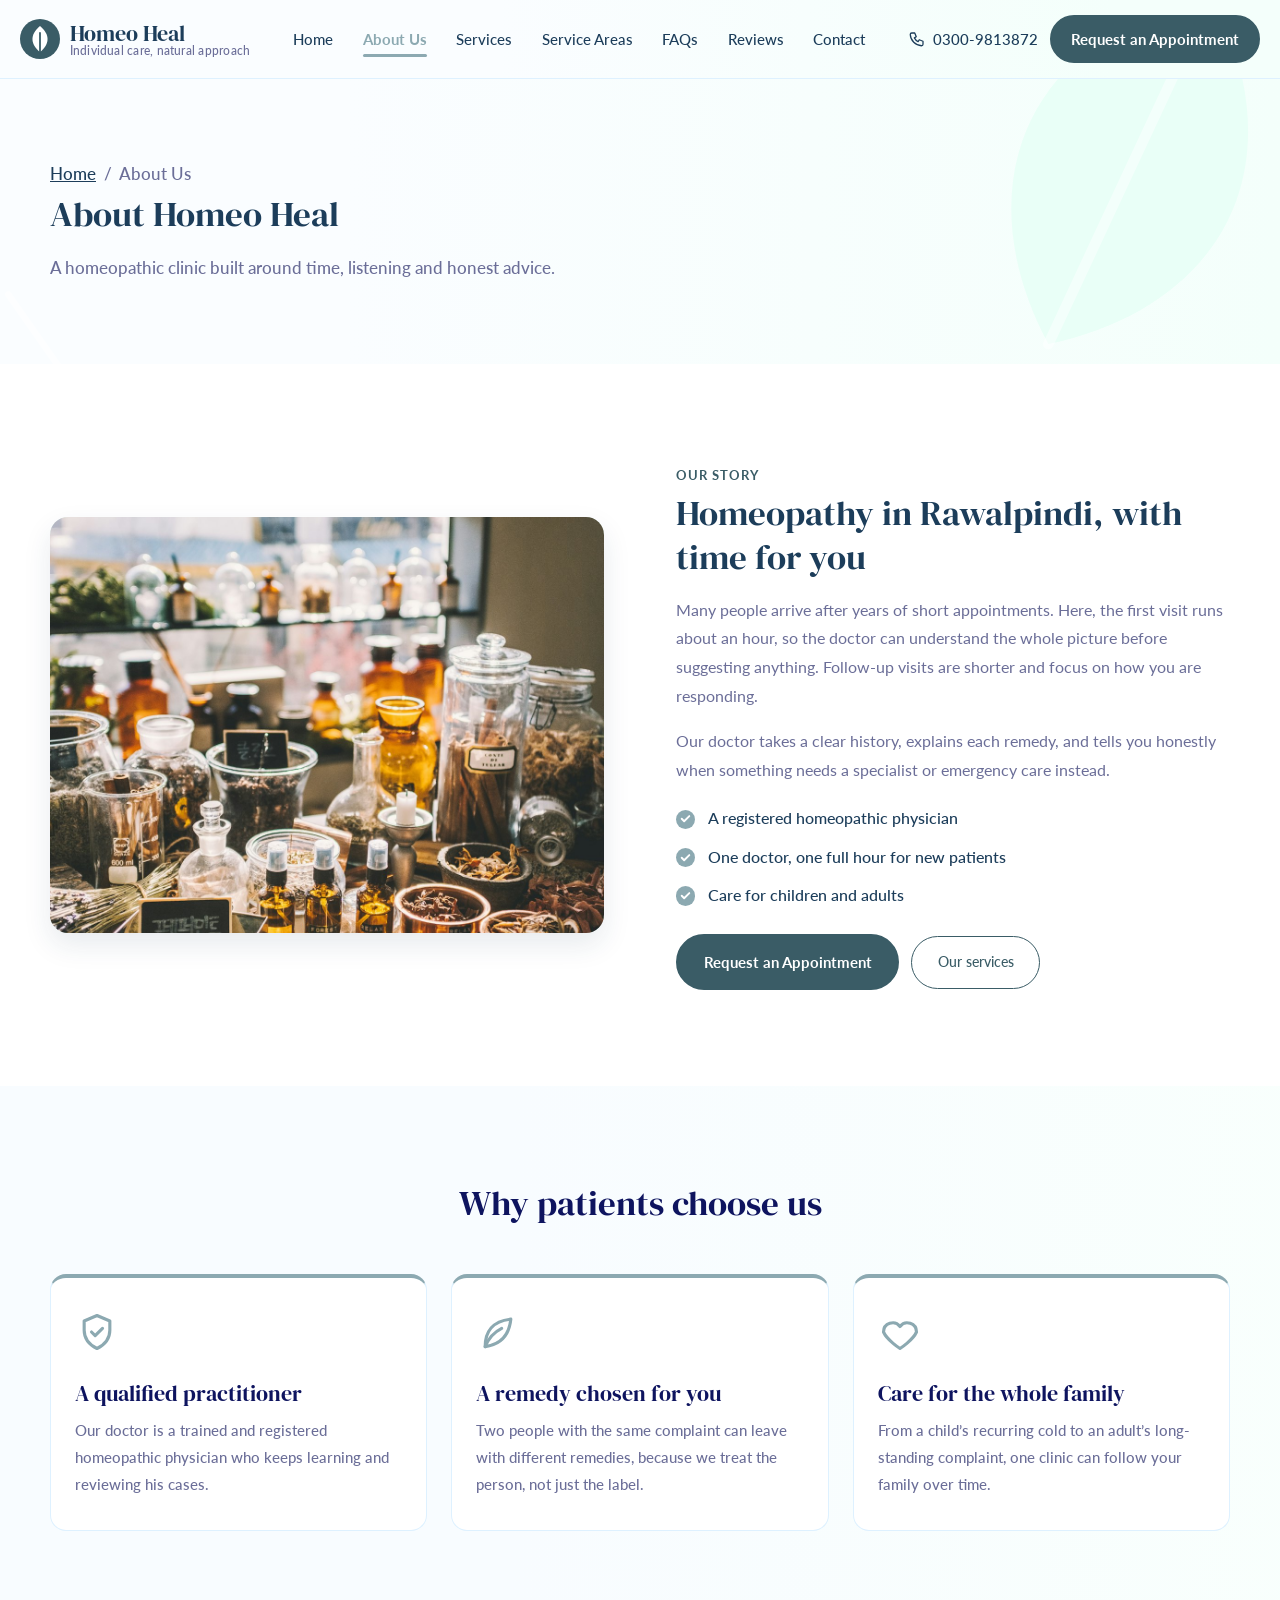
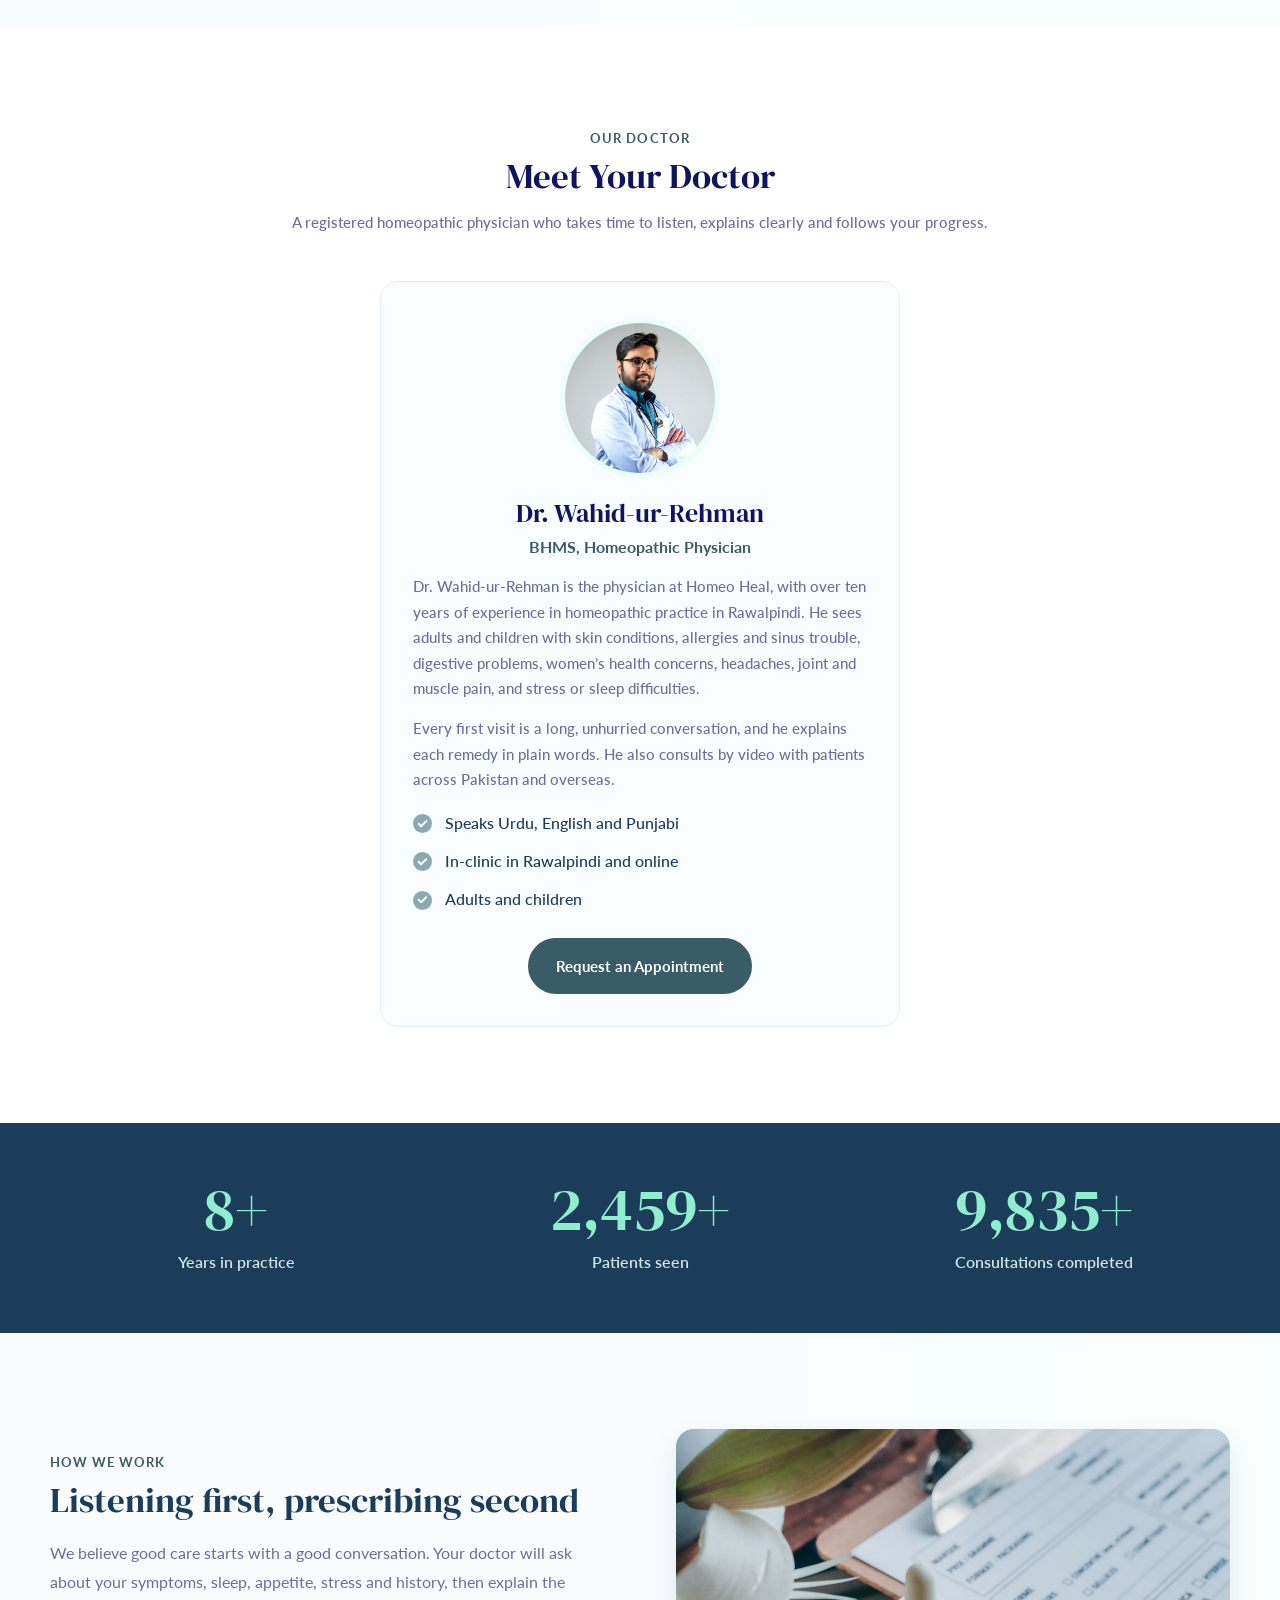
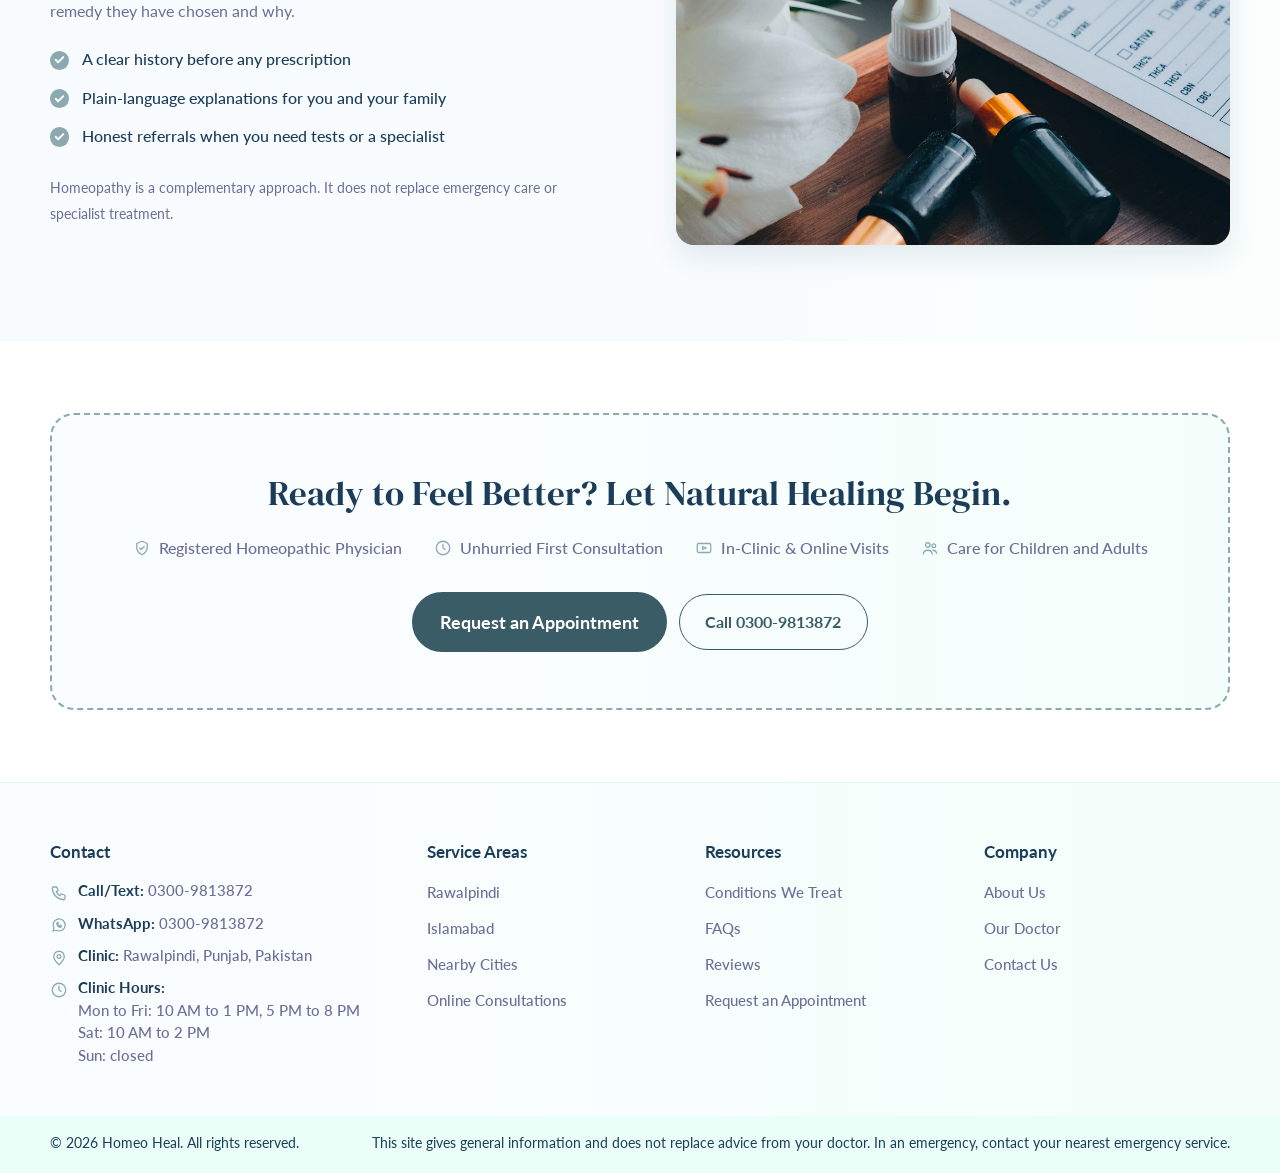
==== about.html @ 40932a97 "Remove sticky bottom bar; keep button pairs on one line on phones Co-Authored-By: Claude Sonnet 5.5 " ====
<!DOCTYPE html>
<html lang="en">
<head>
<meta charset="utf-8">
<meta name="viewport" content="width=device-width, initial-scale=1">
<title>About Us | Homeo Heal Homeopathic Clinic, Rawalpindi</title>
<meta name="description" content="Meet the registered homeopathic doctor at Homeo Heal and learn how we take time to listen. Unhurried first visits for adults and children.">
<meta property="og:type" content="website">
<meta property="og:title" content="About Us | Homeo Heal Homeopathic Clinic, Rawalpindi">
<meta property="og:description" content="Meet the registered homeopathic doctor at Homeo Heal and learn how we take time to listen. Unhurried first visits for adults and children.">
<meta property="og:image" content="assets/images/remedies-bottles.jpg">
<link rel="icon" href="data:image/svg+xml,%3Csvg xmlns='http://www.w3.org/2000/svg' viewBox='0 0 40 40'%3E%3Ccircle cx='20' cy='20' r='20' fill='%233A5C66'/%3E%3Cpath d='M20 33C11 26 9 16 20 7c11 9 9 19 0 26Z' fill='%23fff'/%3E%3C/svg%3E">
<link rel="preconnect" href="https://fonts.googleapis.com">
<link rel="preconnect" href="https://fonts.gstatic.com" crossorigin>
<link href="https://fonts.googleapis.com/css2?family=DM+Serif+Display&family=Lato:wght@400;700;900&display=swap" rel="stylesheet">
<link rel="stylesheet" href="assets/css/style.css">
</head>
<body>

<svg width="0" height="0" style="position:absolute" aria-hidden="true" focusable="false">
  <defs>
    <symbol id="leaf" viewBox="0 0 100 100">
      <path d="M50 96C18 72 12 34 50 4c38 30 32 68 0 92Z" fill="currentColor"/>
      <path d="M50 96V22" stroke="#fff" stroke-opacity="0.45" stroke-width="2.5" stroke-linecap="round" fill="none"/>
    </symbol>
  </defs>
</svg>


<header class="site-header">
  <div class="wrap header-row">
    <a class="brand" href="index.html" aria-label="Homeo Heal, home">
      <svg class="brand-mark" viewBox="0 0 40 40" aria-hidden="true"><circle cx="20" cy="20" r="20" fill="#3A5C66"/><path d="M20 33C11 26 9 16 20 7c11 9 9 19 0 26Z" fill="#fff"/><path d="M20 33V14" stroke="#3A5C66" stroke-width="1.8" stroke-linecap="round"/></svg>
      <span>Homeo Heal<small>Individual care, natural approach</small></span>
    </a>

    <nav class="nav" id="nav" aria-label="Main">
      <ul class="menu">
        <li><a href="index.html">Home</a></li>
        <li><a href="about.html" aria-current="page">About Us</a></li>
        <li><a href="services.html">Services</a></li>
        <li><a href="service-areas.html">Service Areas</a></li>
        <li><a href="faqs.html">FAQs</a></li>
        <li><a href="reviews.html">Reviews</a></li>
        <li><a href="contact.html">Contact</a></li>
      </ul>
    </nav>

    <div class="header-actions">
      <a class="header-phone" href="tel:+923009813872"><svg viewBox="0 0 24 24" fill="none" stroke="currentColor" stroke-width="1.7" stroke-linecap="round" stroke-linejoin="round" aria-hidden="true"><path d="M5 4h4l2 5-2.5 1.5a11 11 0 0 0 5 5L15 13l5 2v4a2 2 0 0 1-2 2A16 16 0 0 1 3 6a2 2 0 0 1 2-2z"/></svg>0300-9813872</a>
      <a class="btn btn--gold btn-long" href="request-an-appointment.html">Request an Appointment</a>
      <a class="btn btn--gold btn-short" href="request-an-appointment.html">Book</a>
      <button class="menu-toggle" id="menu-toggle" type="button" aria-expanded="false" aria-controls="nav">Menu</button>
    </div>
  </div>
</header>

<main id="top">

  <section class="page-hero">
    <svg class="banner-leaf l1" aria-hidden="true"><use href="#leaf"/></svg><svg class="banner-leaf l2" aria-hidden="true"><use href="#leaf"/></svg>
    <div class="wrap">
      <p class="crumbs"><a href="index.html">Home</a> &nbsp;/&nbsp; About Us</p>
      <h1>About Homeo Heal</h1>
      <p>A homeopathic clinic built around time, listening and honest advice.</p>
    </div>
  </section>

  <section class="section">
    <div class="wrap split">
      <figure class="photo wide"><img src="assets/images/apothecary.jpg" alt="Glass jars of dried herbs and natural ingredients on an apothecary table" width="1200" height="800" loading="lazy"></figure>
      <div>
        <span class="eyebrow">Our story</span>
        <h2>Homeopathy in Rawalpindi, with time for you</h2>
        <p style="margin-top:1rem">Many people arrive after years of short appointments. Here, the first visit runs about an hour, so the doctor can understand the whole picture before suggesting anything. Follow-up visits are shorter and focus on how you are responding.</p>
        <p>Our doctor takes a clear history, explains each remedy, and tells you honestly when something needs a specialist or emergency care instead.</p>
        <ul class="ticks">
          <li>A registered homeopathic physician</li>
          <li>One doctor, one full hour for new patients</li>
          <li>Care for children and adults</li>
        </ul>
        <div class="btn-row pair"><a class="btn btn--gold" href="request-an-appointment.html"><span class="lb-l">Request an Appointment</span><span class="lb-s">Book Appointment</span></a><a class="btn btn--outline" href="services.html"><span class="lb-l">Our services</span><span class="lb-s">Services</span></a></div>
      </div>
    </div>
  </section>

  <section class="section section--mint">
    <div class="wrap">
      <div class="section-head"><h2>Why patients choose us</h2></div>
      <div class="values">
        <article class="value"><svg viewBox="0 0 24 24" fill="none" stroke="currentColor" stroke-width="1.7" stroke-linecap="round" stroke-linejoin="round" aria-hidden="true"><path d="M12 3l7 3v5c0 5-3 8-7 10-4-2-7-5-7-10V6l7-3z"/><path d="M9 12l2 2 4-4"/></svg><h3>A qualified practitioner</h3><p>Our doctor is a trained and registered homeopathic physician who keeps learning and reviewing his cases.</p></article>
        <article class="value"><svg viewBox="0 0 24 24" fill="none" stroke="currentColor" stroke-width="1.7" stroke-linecap="round" stroke-linejoin="round" aria-hidden="true"><path d="M5 20c0-8 4-14 14-15-1 10-7 14-14 15z"/><path d="M5 20c2-5 5-8 9-10"/></svg><h3>A remedy chosen for you</h3><p>Two people with the same complaint can leave with different remedies, because we treat the person, not just the label.</p></article>
        <article class="value"><svg viewBox="0 0 24 24" fill="none" stroke="currentColor" stroke-width="1.7" stroke-linecap="round" stroke-linejoin="round" aria-hidden="true"><path d="M12 21s-7-4.5-9-9a5 5 0 0 1 9-3 5 5 0 0 1 9 3c-2 4.5-9 9-9 9z"/></svg><h3>Care for the whole family</h3><p>From a child’s recurring cold to an adult’s long-standing complaint, one clinic can follow your family over time.</p></article>
      </div>
    </div>
  </section>

  <section class="section" id="doctors">
    <div class="wrap">
      <div class="section-head">
        <span class="eyebrow">Our doctor</span>
        <h2>Meet Your Doctor</h2>
        <p>A registered homeopathic physician who takes time to listen, explains clearly and follows your progress.</p>
      </div>
      <div class="doctor-grid single">
        <article class="doctor doctor--solo">
          <img src="assets/images/doctor-male.jpg" alt="Portrait of Dr. Wahid-ur-Rehman in a white coat with a stethoscope" width="160" height="160" loading="lazy">
          <h3>Dr. Wahid-ur-Rehman</h3>
          <p class="cred">BHMS, Homeopathic Physician</p>
          <p class="bio">Dr. Wahid-ur-Rehman is the physician at Homeo Heal, with over ten years of experience in homeopathic practice in Rawalpindi. He sees adults and children with skin conditions, allergies and sinus trouble, digestive problems, women’s health concerns, headaches, joint and muscle pain, and stress or sleep difficulties.</p>
          <p class="bio">Every first visit is a long, unhurried conversation, and he explains each remedy in plain words. He also consults by video with patients across Pakistan and overseas.</p>
          <ul class="ticks">
            <li>Speaks Urdu, English and Punjabi</li>
            <li>In-clinic in Rawalpindi and online</li>
            <li>Adults and children</li>
          </ul>
          <a class="btn" href="request-an-appointment.html">Request an Appointment</a>
        </article>
      </div>
    </div>
  </section>

  <section class="stats" aria-label="Clinic in numbers">
    <div class="wrap">
      <ul>
        <li><div class="num"><span class="count" data-target="10">10</span>+</div><div class="label">Years in practice</div></li>
        <li><div class="num"><span class="count" data-target="3000">3,000</span>+</div><div class="label">Patients seen</div></li>
        <li><div class="num"><span class="count" data-target="12000">12,000</span>+</div><div class="label">Consultations completed</div></li>
      </ul>
    </div>
  </section>

  <section class="section section--soft">
    <div class="wrap split flip">
      <figure class="photo wide"><img src="assets/images/droppers-notes.jpg" alt="Remedy dropper bottles beside a clipboard of patient notes" width="1000" height="667" loading="lazy"></figure>
      <div>
        <span class="eyebrow">How we work</span>
        <h2>Listening first, prescribing second</h2>
        <p style="margin-top:1rem">We believe good care starts with a good conversation. Your doctor will ask about your symptoms, sleep, appetite, stress and history, then explain the remedy they have chosen and why.</p>
        <ul class="ticks">
          <li>A clear history before any prescription</li>
          <li>Plain-language explanations for you and your family</li>
          <li>Honest referrals when you need tests or a specialist</li>
        </ul>
        <p class="fine-note" style="font-size:0.9rem;color:var(--muted)">Homeopathy is a complementary approach. It does not replace emergency care or specialist treatment.</p>
      </div>
    </div>
  </section>

  <section class="cta">
    <svg class="banner-leaf l1" aria-hidden="true"><use href="#leaf"/></svg>
    <div class="wrap">
      <h2>Ready to Feel Better? Let Natural Healing Begin.</h2>
      <div class="cta-features">
        <p><svg viewBox="0 0 24 24" fill="none" stroke="currentColor" stroke-width="1.7" stroke-linecap="round" stroke-linejoin="round" aria-hidden="true"><path d="M12 3l7 3v5c0 5-3 8-7 10-4-2-7-5-7-10V6l7-3z"/><path d="M9 12l2 2 4-4"/></svg>Registered Homeopathic Physician</p>
        <p><svg viewBox="0 0 24 24" fill="none" stroke="currentColor" stroke-width="1.7" stroke-linecap="round" stroke-linejoin="round" aria-hidden="true"><circle cx="12" cy="12" r="9"/><path d="M12 7v5l3 2"/></svg>Unhurried First Consultation</p>
        <p><svg viewBox="0 0 24 24" fill="none" stroke="currentColor" stroke-width="1.7" stroke-linecap="round" stroke-linejoin="round" aria-hidden="true"><rect x="3" y="6" width="18" height="12" rx="2"/><path d="M10 10l5 2-5 2z"/></svg>In-Clinic &amp; Online Visits</p>
        <p><svg viewBox="0 0 24 24" fill="none" stroke="currentColor" stroke-width="1.7" stroke-linecap="round" stroke-linejoin="round" aria-hidden="true"><circle cx="9" cy="8" r="3"/><circle cx="17" cy="9" r="2.5"/><path d="M3 20c.5-3.5 3-5 6-5s5.5 1.5 6 5"/><path d="M16 15c2.5 0 4 1.2 5 4"/></svg>Care for Children and Adults</p>
      </div>
      <div class="btn-row pair center">
        <a class="btn btn--gold" href="request-an-appointment.html"><span class="lb-l">Request an Appointment</span><span class="lb-s">Book Appointment</span></a>
        <a class="btn btn--light" href="tel:+923009813872"><span class="lb-l">Call 0300-9813872</span><span class="lb-s">Call Now</span></a>
      </div>
    </div>
  </section>
</main>

<footer class="site-footer">
  <div class="wrap">
    <div class="footer-row">
      <div class="foot-contact">
        <span class="foot-head">Contact</span>
        <p><svg viewBox="0 0 24 24" fill="none" stroke="currentColor" stroke-width="1.7" stroke-linecap="round" stroke-linejoin="round" aria-hidden="true"><path d="M5 4h4l2 5-2.5 1.5a11 11 0 0 0 5 5L15 13l5 2v4a2 2 0 0 1-2 2A16 16 0 0 1 3 6a2 2 0 0 1 2-2z"/></svg><span><strong>Call/Text:</strong> <a href="tel:+923009813872">0300-9813872</a></span></p>
        <p><svg viewBox="0 0 24 24" fill="none" stroke="currentColor" stroke-width="1.7" stroke-linecap="round" stroke-linejoin="round" aria-hidden="true"><path d="M4 20l1.3-4A8 8 0 1 1 8.5 19L4 20z"/><path d="M9 10c.5 2.5 2.5 4.5 5 5l1.5-1.5-2-1-1 .8c-.8-.4-1.6-1.2-2-2l.8-1-1-2z"/></svg><span><strong>WhatsApp:</strong> <a href="https://wa.me/923009813872" rel="noopener">0300-9813872</a></span></p>
        <p><svg viewBox="0 0 24 24" fill="none" stroke="currentColor" stroke-width="1.7" stroke-linecap="round" stroke-linejoin="round" aria-hidden="true"><path d="M12 21s-7-6.5-7-11a7 7 0 0 1 14 0c0 4.5-7 11-7 11z"/><circle cx="12" cy="10" r="2.5"/></svg><span><strong>Clinic:</strong> Rawalpindi, Punjab, Pakistan</span></p>
        <p><svg viewBox="0 0 24 24" fill="none" stroke="currentColor" stroke-width="1.7" stroke-linecap="round" stroke-linejoin="round" aria-hidden="true"><circle cx="12" cy="12" r="9"/><path d="M12 7v5l3 2"/></svg><span><strong>Clinic Hours:</strong><br>Mon to Fri: 10 AM to 1 PM, 5 PM to 8 PM<br>Sat: 10 AM to 2 PM<br>Sun: closed</span></p>
      </div>
      <div>
        <span class="foot-head">Service Areas</span>
        <ul class="foot-links">
          <li><a href="service-areas.html#rawalpindi">Rawalpindi</a></li>
          <li><a href="service-areas.html#islamabad">Islamabad</a></li>
          <li><a href="service-areas.html#nearby">Nearby Cities</a></li>
          <li><a href="service-areas.html#online">Online Consultations</a></li>
        </ul>
      </div>
      <div>
        <span class="foot-head">Resources</span>
        <ul class="foot-links">
          <li><a href="services.html">Conditions We Treat</a></li>
          <li><a href="faqs.html">FAQs</a></li>
          <li><a href="reviews.html">Reviews</a></li>
          <li><a href="request-an-appointment.html">Request an Appointment</a></li>
        </ul>
      </div>
      <div>
        <span class="foot-head">Company</span>
        <ul class="foot-links">
          <li><a href="about.html">About Us</a></li>
          <li><a href="about.html#doctors">Our Doctor</a></li>
          <li><a href="contact.html">Contact Us</a></li>
        </ul>
      </div>
    </div>
  </div>
</footer>
<div class="copyrightDiv">
  <div class="wrap copyright">
    <span>© 2026 Homeo Heal. All rights reserved.</span>
    <span>This site gives general information and does not replace advice from your doctor. In an emergency, contact your nearest emergency service.</span>
  </div>
</div>

<script src="assets/js/main.js"></script>
</body>
</html>
---- assets/css/style.css ----
/* Homeo Heal — shared styles */
:root {
  --navy: #0f3b4c;
  --teal: #1b7f86;
  --teal-dark: #14666c;
  --mint: #e8f3f2;
  --soft: #f4faf9;
  --gold: #d9a441;
  --gold-dark: #c28f2f;
  --ink: #17323b;
  --muted: #506972;
  --line: #d3e2e1;
  --paper: #ffffff;
  --error: #a63a2b;
  --icon: #8ca9b1;
  --check: #90edcd;
  --serif: "Lora", Georgia, "Times New Roman", serif;
  --sans: "Nunito Sans", system-ui, -apple-system, "Segoe UI", Roboto, Arial, sans-serif;
}
*, *::before, *::after { box-sizing: border-box; }
html { scroll-behavior: smooth; scroll-padding-top: 90px; }
body { overflow-x: clip; margin: 0; font-family: var(--sans); font-size: 1.0625rem; line-height: 1.65; color: var(--ink); background: var(--paper); }
img, svg { max-width: 100%; }
img { display: block; height: auto; }
a { color: var(--teal-dark); }
h1, h2, h3, h4 { font-family: var(--serif); line-height: 1.2; margin: 0; color: var(--navy); }
h1 { font-size: clamp(2.1rem, 5vw, 3.4rem); font-weight: 600; }
h2 { font-size: clamp(1.8rem, 3.8vw, 2.6rem); font-weight: 600; }
h3 { font-size: 1.3rem; font-weight: 600; }
p { margin: 0 0 1rem; }
ul { padding-left: 1.2rem; }
:focus-visible { outline: 3px solid var(--gold); outline-offset: 3px; }
[hidden] { display: none !important; }
.wrap { width: min(1180px, 100% - 2.5rem); margin-inline: auto; }
.section { padding: clamp(3.5rem, 8vw, 6rem) 0; }
.section--mint { background: var(--mint); }
.section--soft { background: var(--soft); }
.section-head { text-align: center; max-width: 44rem; margin: 0 auto 3rem; }
.section-head p { color: var(--muted); margin-top: 0.75rem; }
.eyebrow { display: inline-block; font: 700 0.85rem var(--sans); letter-spacing: 0.08em; text-transform: uppercase; color: var(--teal); margin-bottom: 0.6rem; }
.center { text-align: center; }
.mt { margin-top: 2rem; }

/* Buttons */
.btn {
  display: inline-block; font: 700 1rem/1 var(--sans);
  padding: 1rem 1.6rem; border-radius: 999px;
  border: 2px solid var(--teal); background: var(--teal); color: #fff;
  text-decoration: none; cursor: pointer; text-align: center;
  transition: background 0.15s, border-color 0.15s, color 0.15s, transform 0.15s, box-shadow 0.15s;
}
.btn:hover { background: var(--teal-dark); border-color: var(--teal-dark); transform: translateY(-2px); box-shadow: 0 8px 18px rgba(20, 102, 108, 0.28); }
.btn:active { transform: translateY(0); }
.btn--gold { background: var(--gold); border-color: var(--gold); color: var(--navy); box-shadow: 0 4px 12px rgba(217, 164, 65, 0.35); }
.btn--gold:hover { background: var(--gold-dark); border-color: var(--gold-dark); box-shadow: 0 8px 18px rgba(217, 164, 65, 0.5); }
.btn--outline { background: transparent; color: var(--teal-dark); }
.btn--outline:hover { background: var(--teal); color: #fff; border-color: var(--teal); }
.btn--light { background: transparent; border-color: #fff; color: #fff; }
.btn--light:hover { background: #fff; color: var(--navy); border-color: #fff; box-shadow: 0 8px 18px rgba(0, 0, 0, 0.2); }
.btn--block { width: 100%; }
.btn-row { display: flex; flex-wrap: wrap; gap: 0.75rem; }
.btn-row.center { justify-content: center; }

/* Announcement bar */
.topbar { background: var(--navy); color: #e6f1f0; font-size: 0.93rem; text-align: center; padding: 0.55rem 1rem; }
.topbar a { color: #fff; font-weight: 700; }

/* Header */
.site-header { position: sticky; top: 0; z-index: 50; background: #fff; border-bottom: 1px solid var(--line); }
.site-header .wrap { width: min(1320px, 100% - 2.5rem); }
.brand { flex: none; }
.header-row { display: flex; align-items: center; justify-content: space-between; gap: 1rem; min-height: 78px; }
.brand { display: flex; align-items: center; gap: 0.6rem; font-family: var(--serif); font-weight: 700; font-size: 1.25rem; color: var(--navy); text-decoration: none; line-height: 1.1; }
.brand-mark { width: 40px; height: 40px; flex: none; }
.brand small { display: block; font-family: var(--sans); font-weight: 600; font-size: 0.72rem; color: var(--muted); letter-spacing: 0.02em; }
.header-actions { display: flex; align-items: center; gap: 0.75rem; }
.header-phone { font-weight: 700; color: var(--navy); text-decoration: none; white-space: nowrap; display: none; align-items: center; gap: 0.4rem; }
.header-phone svg { width: 18px; height: 18px; color: var(--navy); }
.header-phone:hover { color: var(--teal); }
.header-actions .btn { padding: 0.75rem 1.2rem; font-size: 0.95rem; }
.header-actions .btn-long { display: none; }
.menu-toggle { display: inline-flex; background: none; border: 2px solid var(--line); border-radius: 8px; padding: 0.55rem 0.7rem; cursor: pointer; color: var(--navy); font: 700 0.9rem var(--sans); }

.nav { display: none; position: absolute; left: 0; right: 0; top: 100%; background: #fff; border-bottom: 1px solid var(--line); padding: 0.5rem 1.25rem 1.25rem; box-shadow: 0 12px 24px rgba(15, 59, 76, 0.12); }
.nav.open { display: block; }
.menu { list-style: none; margin: 0; padding: 0; }
.menu a { display: block; padding: 0.85rem 0; font-weight: 700; color: var(--navy); text-decoration: none; border-bottom: 1px solid var(--line); }
.menu a[aria-current="page"] { color: var(--teal); }

@media (min-width: 1040px) {
  .menu-toggle { display: none; }
  .nav { display: block; position: static; background: none; border: 0; padding: 0; box-shadow: none; }
  .menu { display: flex; gap: 0.15rem; }
  .menu a { border: 0; padding: 1.75rem 0.65rem; position: relative; white-space: nowrap; }
  .menu a::after { content: ""; position: absolute; left: 0.65rem; right: 0.65rem; bottom: 1.1rem; height: 3px; border-radius: 3px; background: var(--gold); transform: scaleX(0); transform-origin: left; transition: transform 0.2s; }
  .menu a:hover { color: var(--teal); }
  .menu a:hover::after, .menu a[aria-current="page"]::after { transform: scaleX(1); }
}

@media (min-width: 1280px) {
  .header-phone { display: inline-flex; }
  .header-actions .btn-long { display: inline-block; }
  .header-actions .btn-short { display: none; }
  .menu a { padding-left: 0.85rem; padding-right: 0.85rem; }
  .menu a::after { left: 0.85rem; right: 0.85rem; }
}
.header-actions .btn { white-space: nowrap; }

/* Home banner */
.banner { position: relative; background: linear-gradient(180deg, var(--soft) 0%, #fff 100%); overflow: hidden; }
.banner-leaf { position: absolute; color: var(--mint); pointer-events: none; }
.banner-leaf.l1 { width: 420px; height: 420px; right: -90px; top: -110px; transform: rotate(25deg); }
.banner-leaf.l2 { width: 260px; height: 260px; left: -90px; bottom: -80px; transform: rotate(-35deg); color: #dcefec; }
.banner-grid { position: relative; display: grid; gap: 2.5rem; padding: clamp(2.5rem, 6vw, 4.5rem) 0 clamp(5rem, 9vw, 7rem); align-items: center; }
@media (min-width: 940px) { .banner-grid { grid-template-columns: 1.1fr 0.9fr; gap: 4rem; } }
.banner h1 { margin-bottom: 1.1rem; }
.banner h1 em { font-style: normal; color: var(--teal); }
.banner p.lead { font-size: 1.15rem; color: var(--muted); max-width: 36rem; margin-bottom: 2rem; }
.banner-photo { position: relative; max-width: 420px; justify-self: center; width: 100%; }
.banner-photo .frame { border-radius: 220px 220px 28px 28px; overflow: hidden; aspect-ratio: 9 / 11; background: var(--teal); box-shadow: 0 24px 50px rgba(15, 59, 76, 0.22); border: 8px solid #fff; }
.banner-photo .frame img { width: 100%; height: 100%; object-fit: cover; }
.badge { position: absolute; display: flex; align-items: center; gap: 0.6rem; background: #fff; border-radius: 14px; padding: 0.7rem 0.95rem; font: 700 0.88rem/1.25 var(--sans); color: var(--navy); box-shadow: 0 12px 28px rgba(15, 59, 76, 0.18); }
.badge svg { width: 30px; height: 30px; color: var(--teal); flex: none; }
.badge small { display: block; font-weight: 600; color: var(--muted); }
.badge.b1 { left: -14px; bottom: 16%; }
.badge.b2 { right: -10px; top: 12%; }
@media (max-width: 520px) { .badge.b1 { left: 0; } .badge.b2 { right: 0; } }

/* Trust strip / personalised */
.trust { position: relative; margin-top: -3.5rem; padding-bottom: clamp(3rem, 7vw, 5rem); }
.trust-card { background: #fff; border: 1px solid var(--line); border-radius: 20px; box-shadow: 0 18px 40px rgba(15, 59, 76, 0.1); padding: 1.5rem; display: grid; gap: 1.25rem; align-items: center; }
@media (min-width: 900px) { .trust-card { grid-template-columns: auto 1fr auto; padding: 1.75rem 2.25rem; gap: 2rem; } }
.trust-count .num { font: 700 clamp(2.4rem, 5vw, 3.2rem) var(--serif); color: var(--navy); line-height: 1; }
.stars { color: var(--gold); letter-spacing: 3px; font-size: 1.15rem; }
.trust-text { color: var(--muted); margin: 0; }
.avatars { display: flex; align-items: center; }
.avatars img, .avatars span { width: 48px; height: 48px; border-radius: 50%; border: 3px solid #fff; object-fit: cover; margin-left: -12px; box-shadow: 0 2px 6px rgba(15, 59, 76, 0.2); }
.avatars img:first-child { margin-left: 0; }
.avatars span { display: grid; place-items: center; background: var(--teal); color: #fff; font: 700 0.85rem var(--sans); width: auto; min-width: 48px; padding: 0 0.6rem; border-radius: 999px; }
.trust-body { text-align: center; max-width: 52rem; margin: clamp(2.5rem, 6vw, 4rem) auto 0; }
.benefits { display: flex; flex-wrap: wrap; justify-content: center; gap: 0.75rem 2rem; margin-top: 1.75rem; }
.benefits p { margin: 0; display: flex; align-items: center; gap: 0.55rem; font-weight: 700; color: var(--navy); }
.benefits svg { width: 22px; height: 22px; color: var(--teal); flex: none; }

/* Cards grid (What we treat) */
.cards { display: grid; gap: 1.5rem; grid-template-columns: 1fr; }
@media (min-width: 640px) { .cards { grid-template-columns: repeat(2, 1fr); } }
@media (min-width: 980px) { .cards { grid-template-columns: repeat(3, 1fr); } }
.card { background: #fff; border: 1px solid var(--line); border-radius: 18px; padding: 2rem 1.6rem; transition: transform 0.2s, box-shadow 0.2s, border-color 0.2s; }
.card:hover { transform: translateY(-6px); box-shadow: 0 18px 36px rgba(15, 59, 76, 0.12); border-color: var(--teal); }
.card .ico { width: 68px; height: 68px; border-radius: 18px; background: var(--mint); display: grid; place-items: center; margin-bottom: 1.2rem; color: var(--teal); transition: background 0.2s, color 0.2s; }
@media (min-width: 980px) { .cards.two { grid-template-columns: repeat(2, 1fr); } }
.card:hover .ico { background: var(--teal); color: #fff; }
.card .ico svg { width: 34px; height: 34px; }
.card h3 { margin-bottom: 0.5rem; }
.card p { color: var(--muted); margin: 0; }
.card .more { display: inline-block; margin-top: 1rem; font-weight: 700; text-decoration: none; color: var(--teal-dark); }
.card .more:hover { text-decoration: underline; }
.card ul { margin: 1rem 0 0; padding-left: 1.1rem; color: var(--muted); font-size: 0.97rem; }
.card ul li { margin-bottom: 0.25rem; }

/* How it works */
.steps { display: grid; gap: 1.5rem; }
@media (min-width: 860px) { .steps { grid-template-columns: 1fr 1fr; gap: 2rem; } }
.track { background: #fff; border: 1px solid var(--line); border-radius: 20px; padding: 2rem 1.75rem; }
.track-title { display: inline-block; background: var(--navy); color: #fff; border-radius: 999px; padding: 0.4rem 1.1rem; font: 700 0.95rem var(--sans); margin-bottom: 1.5rem; }
.track ol { list-style: none; margin: 0; padding: 0; counter-reset: s; }
.track li { counter-increment: s; position: relative; padding: 0 0 1.5rem 3.4rem; font-weight: 600; color: var(--navy); min-height: 2.6rem; }
.track li:last-child { padding-bottom: 0; }
.track li::before { content: counter(s); position: absolute; left: 0; top: -0.15rem; width: 2.3rem; height: 2.3rem; border-radius: 50%; background: #fff; border: 2px solid var(--teal); color: var(--teal-dark); display: grid; place-items: center; font: 700 1rem var(--serif); z-index: 1; }
.track li::after { content: ""; position: absolute; left: 1.1rem; top: 2.1rem; bottom: -0.35rem; width: 2px; background: var(--line); }
.track li:last-child::after { display: none; }
.track li span { display: block; font-weight: 400; color: var(--muted); }
.steps-foot { text-align: center; margin-top: 2rem; padding: 1rem 1.25rem; background: var(--mint); border-radius: 14px; font-weight: 700; color: var(--navy); }
.steps-foot a { white-space: nowrap; }

/* Areas */
.areas { display: grid; gap: 1.5rem; }
@media (min-width: 640px) { .areas { grid-template-columns: repeat(2, 1fr); } }
@media (min-width: 1000px) { .areas { grid-template-columns: repeat(4, 1fr); } }
.area { background: #fff; border: 1px solid var(--line); border-radius: 16px; padding: 1.5rem; }
.area h3 { font-size: 1.15rem; margin-bottom: 0.2rem; }
.area h3 a { color: var(--navy); text-decoration: none; }
.area h3 a:hover { color: var(--teal); }
.area .region { display: block; color: var(--teal-dark); font-weight: 700; font-size: 0.88rem; margin-bottom: 0.8rem; }
.area ul { list-style: none; margin: 0; padding: 0; }
.area li { padding: 0.3rem 0 0.3rem 1.4rem; position: relative; color: var(--muted); }
.area li::before { content: ""; position: absolute; left: 0; top: 0.75rem; width: 8px; height: 8px; border-radius: 50%; background: var(--gold); }
.note-line { text-align: center; color: var(--muted); margin: 2rem 0 1.25rem; }

/* Reviews */
.reviews-grid { display: grid; gap: 1.5rem; }
@media (min-width: 700px) { .reviews-grid { grid-template-columns: repeat(2, 1fr); } }
@media (min-width: 1000px) { .reviews-grid.three { grid-template-columns: repeat(3, 1fr); } }
.review-card { position: relative; background: #fff; border: 1px solid var(--line); border-radius: 18px; padding: 1.75rem 1.6rem; display: flex; flex-direction: column; gap: 1rem; transition: transform 0.2s, box-shadow 0.2s; }
.review-card:hover { transform: translateY(-5px); box-shadow: 0 16px 34px rgba(15, 59, 76, 0.11); }
.review-card h3 { font-size: 1.15rem; }
.review-card blockquote { margin: 0; color: var(--muted); flex: 1; }
.review-card .quote-ico { position: absolute; right: 1.25rem; top: 1.1rem; width: 34px; height: 34px; color: var(--mint); }
.author { display: flex; align-items: center; gap: 0.8rem; border-top: 1px solid var(--line); padding-top: 1rem; }
.author img { width: 52px; height: 52px; border-radius: 50%; object-fit: cover; }
.author .name { font-weight: 700; color: var(--navy); line-height: 1.2; }
.author .loc { font-size: 0.9rem; color: var(--muted); }
.sample-note { text-align: center; margin-top: 1.5rem; font-size: 0.85rem; color: var(--muted); }
.rating-box { display: grid; gap: 1.25rem; align-items: center; background: #fff; border: 1px solid var(--line); border-radius: 18px; padding: 1.5rem 2rem; margin: 0 auto 2.5rem; max-width: 760px; text-align: center; }
@media (min-width: 700px) { .rating-box { grid-template-columns: auto 1fr; text-align: left; } }
.rating-box .big { font: 700 3rem var(--serif); color: var(--navy); line-height: 1; }

/* Detail text section */
.detail { display: grid; gap: 2.5rem; align-items: start; }
@media (min-width: 940px) { .detail { grid-template-columns: 1.25fr 0.75fr; gap: 4rem; } }
.detail h2 { margin: 2.5rem 0 1rem; font-size: clamp(1.5rem, 3vw, 2.1rem); }
.detail h2:first-child { margin-top: 0; }
.detail h3 { margin: 1.5rem 0 0.75rem; }
.detail p, .detail li { color: var(--muted); }
.detail li strong { color: var(--navy); }
.detail ul { margin: 0 0 1rem; }
.detail li { margin-bottom: 0.65rem; }
.side-stack { display: grid; gap: 1.25rem; position: sticky; top: 100px; }
.photo { border-radius: 18px; overflow: hidden; background: var(--mint); box-shadow: 0 14px 30px rgba(15, 59, 76, 0.12); }
.photo img { width: 100%; height: 100%; object-fit: cover; }
.photo.tall { aspect-ratio: 4 / 5; }
.photo.wide { aspect-ratio: 4 / 3; }
.photo figcaption { padding: 0.7rem 1rem; font-size: 0.85rem; color: var(--muted); background: #fff; }
figure.photo { margin: 0; }

/* Split block */
.split { display: grid; gap: 2.5rem; align-items: center; }
@media (min-width: 900px) { .split { grid-template-columns: 1fr 1fr; gap: 4.5rem; } .split.flip .photo { order: 2; } }
.split p { color: var(--muted); }
.ticks { list-style: none; padding: 0; margin: 1.25rem 0 1.5rem; }
.ticks li { position: relative; padding-left: 2rem; margin-bottom: 0.6rem; color: var(--ink); font-weight: 600; }
.ticks li::before { content: ""; position: absolute; left: 0; top: 0.32rem; width: 1.2rem; height: 1.2rem; border-radius: 50%; background: var(--teal) url("data:image/svg+xml,%3Csvg xmlns='http://www.w3.org/2000/svg' viewBox='0 0 24 24' fill='none' stroke='white' stroke-width='3.5' stroke-linecap='round' stroke-linejoin='round'%3E%3Cpath d='M5 12.5l4.5 4.5L19 7.5'/%3E%3C/svg%3E") center / 70% no-repeat; }

/* Stats */
.stats { background: var(--navy); color: #fff; padding: 3.5rem 0; }
.stats ul { list-style: none; margin: 0; padding: 0; display: grid; gap: 2rem; text-align: center; }
@media (min-width: 700px) { .stats ul { grid-template-columns: repeat(3, 1fr); } }
.stats .num { font: 700 clamp(2.6rem, 6vw, 3.8rem) var(--serif); color: var(--gold); line-height: 1; }
.stats .label { color: #cfe5e3; margin-top: 0.5rem; font-weight: 600; }

/* FAQ */
.faq { max-width: 860px; margin: 0 auto; }
.faq details { background: #fff; border: 1px solid var(--line); border-radius: 14px; padding: 0 1.4rem; margin-bottom: 0.75rem; transition: border-color 0.15s, box-shadow 0.15s; }
.faq details:hover { border-color: var(--teal); }
.faq details[open] { border-color: var(--teal); box-shadow: 0 10px 24px rgba(15, 59, 76, 0.08); }
.faq summary { cursor: pointer; padding: 1.15rem 0; font: 700 1.05rem var(--sans); color: var(--navy); list-style: none; display: flex; justify-content: space-between; gap: 1rem; }
.faq summary::-webkit-details-marker { display: none; }
.faq summary::after { content: "+"; font-size: 1.6rem; line-height: 1; color: var(--teal); flex: none; }
.faq details[open] summary::after { content: "\2212"; }
.faq details p { color: var(--muted); padding-bottom: 1.15rem; margin: 0; }
.faq-group { font: 600 1.4rem var(--serif); color: var(--navy); margin: 2.5rem 0 1rem; }
.faq-group:first-child { margin-top: 0; }
.faq-foot { text-align: center; margin-top: 1.5rem; color: var(--muted); }

/* CTA */
.cta { background: linear-gradient(135deg, var(--teal-dark), var(--navy)); color: #fff; text-align: center; padding: clamp(3.5rem, 8vw, 5.5rem) 0; position: relative; overflow: hidden; }
.cta .banner-leaf { color: rgba(255, 255, 255, 0.06); width: 340px; height: 340px; left: -80px; top: -80px; transform: rotate(-20deg); }
.cta .wrap { position: relative; }
.cta h2 { color: #fff; margin-bottom: 1.25rem; }
.cta-features { display: flex; flex-wrap: wrap; justify-content: center; gap: 0.6rem 2rem; margin-bottom: 2rem; }
.cta-features p { margin: 0; display: flex; align-items: center; gap: 0.5rem; color: #d7eceb; font-weight: 600; }
.cta-features svg { width: 18px; height: 18px; color: var(--gold); flex: none; }
.cta p.sub { max-width: 40rem; margin: 0 auto 1.75rem; color: #d7eceb; font-size: 1.1rem; }

/* Inner page hero */
.page-hero { position: relative; background: linear-gradient(135deg, var(--navy) 0%, #14566a 100%); color: #fff; overflow: hidden; padding: clamp(3rem, 7vw, 5rem) 0; }
.page-hero .banner-leaf { color: rgba(255, 255, 255, 0.07); }
.page-hero .banner-leaf.l1 { right: -60px; top: -120px; }
.page-hero .banner-leaf.l2 { left: -80px; bottom: -120px; color: rgba(255, 255, 255, 0.05); }
.page-hero .wrap { position: relative; }
.crumbs { font-size: 0.9rem; color: #bfe0de; margin-bottom: 0.8rem; }
.crumbs a { color: #fff; }
.page-hero h1 { color: #fff; margin-bottom: 0.9rem; }
.page-hero p { color: #d7eceb; font-size: 1.15rem; max-width: 42rem; margin: 0; }

/* Doctors */
.doctor-grid { display: grid; gap: 1.5rem; grid-template-columns: 1fr; }
@media (min-width: 640px) { .doctor-grid { grid-template-columns: repeat(2, 1fr); } }
@media (min-width: 960px) { .doctor-grid { grid-template-columns: repeat(3, 1fr); } }
.doctor { background: #fff; border: 1px solid var(--line); border-radius: 18px; padding: 2rem 1.5rem 1.5rem; text-align: center; transition: transform 0.2s, box-shadow 0.2s; }
.doctor:hover { transform: translateY(-5px); box-shadow: 0 16px 34px rgba(15, 59, 76, 0.11); }
.doctor img { width: 132px; height: 132px; border-radius: 50%; object-fit: cover; margin: 0 auto 1.1rem; border: 5px solid var(--mint); }
.doctor h3 { font-size: 1.2rem; margin-bottom: 0.15rem; }
.doctor .cred { color: var(--teal-dark); font-weight: 700; margin-bottom: 0.75rem; }
.doctor details { text-align: left; margin-top: 0.5rem; }
.doctor summary { cursor: pointer; font-weight: 700; color: var(--teal-dark); text-align: center; list-style: none; }
.doctor summary::-webkit-details-marker { display: none; }
.doctor summary:hover { text-decoration: underline; }
.doctor details p { margin: 0.75rem 0 0; color: var(--muted); font-size: 0.97rem; }

/* Values */
.values { display: grid; gap: 1.5rem; }
@media (min-width: 860px) { .values { grid-template-columns: repeat(3, 1fr); } }
.value { background: #fff; border-radius: 16px; padding: 2rem 1.5rem; border-top: 4px solid var(--gold); }
.value svg { width: 44px; height: 44px; color: var(--teal); margin-bottom: 1rem; }
.value h3 { margin-bottom: 0.5rem; }
.value p { margin: 0; color: var(--muted); }

/* Contact */
.contact-grid { display: grid; gap: 1.5rem; }
@media (min-width: 700px) { .contact-grid { grid-template-columns: repeat(2, 1fr); } }
@media (min-width: 1000px) { .contact-grid { grid-template-columns: repeat(4, 1fr); } }
.contact-card { background: #fff; border: 1px solid var(--line); border-radius: 18px; padding: 1.75rem 1.5rem; text-align: center; transition: transform 0.2s, box-shadow 0.2s, border-color 0.2s; }
.contact-card:hover { transform: translateY(-5px); box-shadow: 0 16px 34px rgba(15, 59, 76, 0.11); border-color: var(--teal); }
.contact-card .ico { width: 60px; height: 60px; border-radius: 50%; background: var(--mint); color: var(--teal); display: grid; place-items: center; margin: 0 auto 1rem; }
.contact-card .ico svg { width: 28px; height: 28px; }
.contact-card h3 { font-size: 1.1rem; margin-bottom: 0.4rem; }
.contact-card p { margin: 0; color: var(--muted); }
.hours { width: 100%; max-width: 520px; border-collapse: collapse; margin: 0 auto; }
.hours th, .hours td { padding: 0.8rem 1rem; border-bottom: 1px solid var(--line); text-align: left; }
.hours th { color: var(--navy); font-weight: 700; }
.hours td { color: var(--muted); }

/* Booking page */
.book-grid { display: grid; gap: 2rem; align-items: start; }
@media (min-width: 960px) { .book-grid { grid-template-columns: 1.1fr 0.9fr; gap: 3rem; } }
.side-card { background: var(--soft); border: 1px solid var(--line); border-radius: 18px; padding: 1.75rem; }
.side-card h3 { margin-bottom: 1rem; }
.side-card .ticks { margin-bottom: 0; }
.side-card + .side-card, .side-card + .photo, .photo + .side-card { margin-top: 1.25rem; }
.side-contact { list-style: none; margin: 0; padding: 0; }
.side-contact li { display: flex; gap: 0.7rem; align-items: flex-start; margin-bottom: 0.8rem; color: var(--ink); }
.side-contact svg { width: 20px; height: 20px; color: var(--teal); flex: none; margin-top: 0.2rem; }
.side-contact a { color: var(--navy); font-weight: 700; text-decoration: none; }
.side-contact a:hover { text-decoration: underline; }

/* Form card */
.form-card { background: #fff; color: var(--ink); border: 1px solid var(--line); border-radius: 18px; padding: 1.75rem; box-shadow: 0 18px 40px rgba(15, 59, 76, 0.1); }
.tabs { display: grid; grid-template-columns: 1fr 1fr; gap: 0; margin-bottom: 1.25rem; border: 2px solid var(--line); border-radius: 999px; overflow: hidden; }
.tab { background: #fff; border: 0; padding: 0.8rem 0.5rem; font: 700 0.95rem var(--sans); color: var(--muted); cursor: pointer; transition: background 0.15s, color 0.15s; }
.tab[aria-selected="true"] { background: var(--teal); color: #fff; }
.tab:hover:not([aria-selected="true"]) { background: var(--mint); color: var(--teal-dark); }
.tab[aria-selected="true"]:hover { background: var(--teal-dark); }
.form-card h2 { font-size: 1.6rem; margin-bottom: 0.25rem; }
.form-card .sub-note { color: var(--muted); font-size: 0.97rem; margin-bottom: 1.25rem; }
.field { margin-bottom: 0.9rem; }
.field label { display: block; font-weight: 700; font-size: 0.92rem; margin-bottom: 0.3rem; }
.field label span { font-weight: 400; color: var(--muted); }
input[type="text"], input[type="tel"], input[type="email"], input[type="date"], select, textarea {
  width: 100%; font: inherit; color: var(--ink); padding: 0.75rem 0.85rem;
  border: 1.5px solid #9db7b5; border-radius: 8px; background: #fff;
  transition: border-color 0.15s, box-shadow 0.15s, background-color 0.15s;
}
input[type="text"]::placeholder, input[type="tel"]::placeholder, textarea::placeholder { color: #8aa0a6; }
input[type="text"]:hover, input[type="tel"]:hover, input[type="email"]:hover, input[type="date"]:hover,
select:hover:not(:disabled), textarea:hover { border-color: var(--teal); background: #f6fbfa; }
input[type="text"]:focus, input[type="tel"]:focus, input[type="email"]:focus, input[type="date"]:focus,
select:focus, textarea:focus { outline: none; border-color: var(--teal); background: #fff; box-shadow: 0 0 0 4px rgba(27, 127, 134, 0.18); }
select { cursor: pointer; }
select:disabled { background: #f1f5f5; color: var(--muted); cursor: not-allowed; }
input[type="date"]::-webkit-calendar-picker-indicator { cursor: pointer; }
textarea { min-height: 96px; resize: vertical; }
input[aria-invalid="true"], select[aria-invalid="true"] { border-color: var(--error); }
input[aria-invalid="true"]:focus, select[aria-invalid="true"]:focus { box-shadow: 0 0 0 4px rgba(166, 58, 43, 0.18); }
.two { display: grid; gap: 0.9rem; }
@media (min-width: 480px) { .two { grid-template-columns: 1fr 1fr; } }
.error { color: var(--error); font-size: 0.88rem; min-height: 1.1em; margin-top: 0.2rem; }
.form-card .btn { width: 100%; }
.fine-note { font-size: 0.82rem; color: var(--muted); margin: 0.75rem 0 0; }
.summary { margin: 1rem 0; padding: 0; list-style: none; border-top: 1px solid var(--line); }
.summary li { display: flex; justify-content: space-between; gap: 1rem; padding: 0.6rem 0; border-bottom: 1px solid var(--line); font-size: 0.97rem; }
.summary li span:first-child { color: var(--muted); }
.summary li span:last-child { font-weight: 700; text-align: right; }
.confirm-actions { display: grid; gap: 0.6rem; }

/* Footer */
.site-footer { background: #0a2733; color: #c4dcda; padding: 3.5rem 0 0; font-size: 0.97rem; }
.footer-row { display: grid; gap: 2rem; }
@media (min-width: 700px) { .footer-row { grid-template-columns: repeat(2, 1fr); } }
@media (min-width: 1000px) { .footer-row { grid-template-columns: 1.4fr 1fr 1fr 1fr; } }
.foot-head { color: #fff; font: 700 1.05rem var(--sans); margin-bottom: 0.9rem; display: block; }
.site-footer a { color: #c4dcda; text-decoration: none; }
.site-footer a:hover { color: #fff; text-decoration: underline; }
.site-footer p { margin: 0 0 0.6rem; }
.foot-links { list-style: none; margin: 0; padding: 0; }
.foot-links li { margin-bottom: 0.5rem; }
.foot-contact p { display: flex; gap: 0.6rem; align-items: flex-start; }
.foot-contact svg { width: 18px; height: 18px; color: var(--icon); flex: none; margin-top: 0.3rem; }
.foot-contact strong { color: #fff; }
.site-footer .brand { color: #fff; margin-bottom: 0.8rem; }
.site-footer .brand small { color: #9fc0bd; }
.copyright { border-top: 1px solid #25444f; margin-top: 2.5rem; padding: 1.25rem 0 5.5rem; font-size: 0.85rem; color: #9fc0bd; display: grid; gap: 0.4rem; }
@media (min-width: 860px) { .copyright { padding-bottom: 1.5rem; grid-template-columns: auto 1fr; gap: 2rem; } .copyright span:last-child { text-align: right; } }

/* Mobile action bar */
.mobile-bar { position: fixed; left: 0; right: 0; bottom: 0; z-index: 60; display: grid; grid-template-columns: 1fr 1fr; gap: 0.5rem; padding: 0.6rem 0.75rem calc(0.6rem + env(safe-area-inset-bottom, 0px)); background: #fff; border-top: 1px solid var(--line); box-shadow: 0 -6px 18px rgba(15, 59, 76, 0.12); }
.mobile-bar .btn { padding: 0.85rem 0.5rem; font-size: 0.95rem; }
@media (min-width: 860px) { .mobile-bar { display: none; } }

@media (prefers-reduced-motion: reduce) {
  html { scroll-behavior: auto; }
  * { transition: none !important; }
  .btn:hover, .card:hover, .review-card:hover, .doctor:hover, .contact-card:hover { transform: none; }
}

/* ===== Booking page: refined form ===== */
.req-hero { position: relative; text-align: center; background: linear-gradient(180deg, var(--soft) 0%, #fff 100%); padding: clamp(3rem, 7vw, 4.5rem) 0 1.5rem; overflow: hidden; }
.req-hero .wrap { position: relative; }
.req-hero .banner-leaf.l1 { right: -120px; top: -150px; }
.req-hero .banner-leaf.l2 { left: -110px; bottom: -150px; }
.req-hero h1 { font-size: clamp(1.9rem, 4.4vw, 2.9rem); max-width: 46rem; margin: 0 auto 0.9rem; }
.req-hero p { color: var(--muted); max-width: 40rem; margin: 0 auto; font-size: 1.1rem; }
.req-body { background: linear-gradient(180deg, #fff 0%, var(--soft) 100%); padding: 1.5rem 0 clamp(3rem, 7vw, 5rem); }
.form-card--lg { max-width: 780px; margin: 0 auto; padding: clamp(1.25rem, 4vw, 2.5rem); border-radius: 24px; border-color: #e3eeed; box-shadow: 0 24px 60px rgba(15, 59, 76, 0.12); }
.form-card--lg .tabs { background: var(--soft); border: 1px solid var(--line); padding: 5px; gap: 5px; border-radius: 999px; margin-bottom: 1.75rem; overflow: visible; }
.form-card--lg .tab { display: flex; align-items: center; justify-content: center; gap: 0.5rem; border-radius: 999px; background: transparent; padding: 0.8rem 0.5rem; transition: background 0.25s, color 0.25s, box-shadow 0.25s; }
.form-card--lg .tab svg { width: 18px; height: 18px; flex: none; }
.form-card--lg .tab[aria-selected="true"] { background: var(--teal); color: #fff; box-shadow: 0 6px 16px rgba(27, 127, 134, 0.35); }
.form-card--lg .tab:hover:not([aria-selected="true"]) { background: #fff; color: var(--teal-dark); }
.form-card--lg .tab[aria-selected="true"]:hover { background: var(--teal-dark); }
@media (max-width: 480px) { .form-card--lg .tab { font-size: 0.85rem; gap: 0.3rem; } .form-card--lg .tab svg { display: none; } }
.form-head { margin-bottom: 1.4rem; }
.form-head h2 { font-size: clamp(1.5rem, 3vw, 1.9rem); margin-bottom: 0.3rem; }
.form-head .sub-note { margin: 0; }

.form-card--lg .field { margin-bottom: 1.15rem; }
.form-card--lg .field label { font-size: 0.93rem; margin-bottom: 0.45rem; color: var(--navy); }
.req { color: #c0392b; margin-left: 2px; font-weight: 700; }
.field label .opt { font-weight: 400; color: var(--muted); }

.control { position: relative; }
.control .lead { position: absolute; left: 15px; top: 50%; transform: translateY(-50%); width: 20px; height: 20px; color: var(--icon); pointer-events: none; transition: color 0.2s; z-index: 2; }
.control--area .lead { top: 18px; transform: none; }
.control:focus-within .lead { color: var(--teal); }
.control input, .control textarea, .select-btn {
  width: 100%; height: 54px; padding: 0 1rem 0 2.9rem; font: inherit; color: var(--ink);
  border: 1.5px solid #d3e2e1; border-radius: 12px; background: #fff;
  transition: border-color 0.2s, box-shadow 0.2s, background-color 0.2s;
}
.control textarea { height: auto; min-height: 112px; padding: 0.95rem 1rem 0.95rem 2.9rem; line-height: 1.5; }
.control input::placeholder, .control textarea::placeholder { color: #94a8ad; }
.control input:hover, .control textarea:hover, .select-btn:hover:not(:disabled) { border-color: #8fc3c4; background: #fbfefe; }
.control input:focus, .control textarea:focus, .select.open .select-btn, .select-btn:focus-visible {
  outline: none; border-color: var(--teal); background: #fff; box-shadow: 0 0 0 4px rgba(27, 127, 134, 0.16);
}
.control input[aria-invalid="true"], .select.invalid .select-btn { border-color: #d6705f; background: #fffafa; }
.control input[aria-invalid="true"]:focus { box-shadow: 0 0 0 4px rgba(166, 58, 43, 0.14); }
.control input[type="date"] { padding-right: 0.8rem; min-height: 54px; cursor: pointer; }
.control input[type="date"]::-webkit-calendar-picker-indicator { cursor: pointer; opacity: 0.55; transition: opacity 0.2s; }
.control input[type="date"]::-webkit-calendar-picker-indicator:hover { opacity: 1; }

.control--phone .prefix { position: absolute; left: 1px; top: 1px; bottom: 1px; display: flex; align-items: center; gap: 0.45rem; padding: 0 0.8rem 0 0.9rem; background: var(--soft); border-right: 1px solid #d3e2e1; border-radius: 11px 0 0 11px; font-weight: 700; font-size: 0.95rem; color: var(--navy); pointer-events: none; z-index: 2; }
.control--phone .flag { width: 22px; height: 15px; border-radius: 2px; box-shadow: 0 0 0 1px rgba(0, 0, 0, 0.12); }
.control--phone input { padding-left: 6.1rem; }

/* custom select */
.sr-only { position: absolute !important; width: 1px; height: 1px; margin: -1px; padding: 0; overflow: hidden; clip: rect(0 0 0 0); white-space: nowrap; border: 0; }
.select { position: relative; }
.select-btn { display: flex; align-items: center; justify-content: space-between; gap: 0.75rem; text-align: left; cursor: pointer; }
.select-label { overflow: hidden; text-overflow: ellipsis; white-space: nowrap; }
.select-label.placeholder { color: #94a8ad; }
.select-btn .chev { width: 18px; height: 18px; flex: none; color: var(--icon); transition: transform 0.25s, color 0.2s; }
.select.open .select-btn .chev { transform: rotate(180deg); color: var(--teal); }
.select.disabled .select-btn { background: #f3f7f7; color: var(--muted); cursor: pointer; }
.select.disabled .select-btn:hover { background: #f3f7f7; border-color: #DEF1FF; }
.select-list { position: absolute; z-index: 30; left: 0; right: 0; top: calc(100% + 8px); margin: 0; padding: 6px; list-style: none; background: #fff; border: 1px solid var(--line); border-radius: 14px; box-shadow: 0 18px 40px rgba(15, 59, 76, 0.18); max-height: 270px; overflow-y: auto; opacity: 0; visibility: hidden; transform: translateY(-8px) scale(0.98); transform-origin: top; transition: opacity 0.18s, transform 0.18s, visibility 0.18s; }
.select.open .select-list { opacity: 1; visibility: visible; transform: none; }
.select-opt { display: flex; align-items: center; justify-content: space-between; gap: 0.75rem; padding: 0.7rem 0.85rem; border-radius: 9px; cursor: pointer; color: var(--ink); transition: background 0.12s; }
.select-opt .txt small { display: block; font-size: 0.82rem; font-weight: 400; color: var(--muted); line-height: 1.3; }
.select-opt.active, .select-opt:hover { background: var(--mint); }
.select-opt[aria-selected="true"] { font-weight: 700; color: var(--teal-dark); }
.select-opt .tick { width: 18px; height: 18px; color: var(--teal); opacity: 0; flex: none; }
.select-opt[aria-selected="true"] .tick { opacity: 1; }

/* inline errors glide in */
.form-card--lg .error { max-height: 0; opacity: 0; overflow: hidden; margin-top: 0; min-height: 0; transition: max-height 0.25s, opacity 0.25s, margin-top 0.25s; }
.form-card--lg .error:not(:empty) { max-height: 3.5rem; opacity: 1; margin-top: 0.4rem; }

/* checkbox */
.check { position: relative; display: flex; gap: 0.75rem; align-items: flex-start; cursor: pointer; font-size: 0.97rem; color: var(--ink); margin: 0.3rem 0 1.5rem; user-select: none; }
.check input { position: absolute; opacity: 0; width: 22px; height: 22px; margin: 0; cursor: pointer; }
.check .box { width: 22px; height: 22px; flex: none; border: 1.5px solid #9db7b5; border-radius: 7px; background: #fff; display: grid; place-items: center; transition: background 0.2s, border-color 0.2s, box-shadow 0.2s; margin-top: 1px; }
.check .box svg { width: 14px; height: 14px; color: #fff; opacity: 0; transform: scale(0.5); transition: opacity 0.2s, transform 0.2s; }
.check:hover .box { border-color: var(--teal); }
.check input:checked + .box { background: var(--teal); border-color: var(--teal); }
.check input:checked + .box svg { opacity: 1; transform: scale(1); }
.check input:focus-visible + .box { box-shadow: 0 0 0 4px rgba(27, 127, 134, 0.2); }

/* submit */
.btn.submit { display: flex; align-items: center; justify-content: center; gap: 0.6rem; height: 58px; font-size: 1.05rem; }
.btn.submit svg { width: 20px; height: 20px; transition: transform 0.2s; }
.btn.submit:hover svg { transform: translateX(5px); }
.btn.submit .spin { display: none; width: 20px; height: 20px; border: 3px solid rgba(15, 59, 76, 0.25); border-top-color: var(--navy); border-radius: 50%; animation: spin 0.7s linear infinite; }
.btn.submit.loading { pointer-events: none; opacity: 0.9; }
.btn.submit.loading svg { display: none; }
.btn.submit.loading .spin { display: inline-block; }
.secure { display: flex; gap: 0.6rem; align-items: flex-start; margin: 1.1rem 0 0; padding: 0.85rem 1rem; background: var(--soft); border-radius: 12px; font-size: 0.85rem; color: var(--muted); line-height: 1.5; }
.secure svg { width: 18px; height: 18px; color: var(--teal); flex: none; margin-top: 2px; }

/* confirmation */
#confirm { text-align: center; outline: none; }
#confirm .summary { text-align: left; }
.ok-ico { width: 64px; height: 64px; border-radius: 50%; background: var(--mint); color: var(--teal); display: grid; place-items: center; margin: 0 auto 1rem; }
.ok-ico svg { width: 30px; height: 30px; }
#confirm h2 { font-size: 1.6rem; margin-bottom: 0.4rem; }

/* below-form info */
.req-info { max-width: 1000px; margin: 2.5rem auto 0; display: grid; gap: 1.25rem; align-items: stretch; }
@media (min-width: 900px) { .req-info { grid-template-columns: repeat(3, minmax(0, 1fr)); } }
.req-info .side-card, .req-info .photo { margin: 0 !important; min-width: 0; }
.req-info .photo { position: relative; min-height: 240px; aspect-ratio: auto; }
.req-info .photo img { position: absolute; inset: 0; width: 100%; height: 100%; object-fit: cover; }

/* motion */
@keyframes spin { to { transform: rotate(360deg); } }
@keyframes fadeUp { from { opacity: 0; transform: translateY(10px); } to { opacity: 1; transform: none; } }
form.swap > *, #when-fields:not([hidden]) { animation: fadeUp 0.35s ease backwards; }
/* an open dropdown or calendar lifts its row above the rows below, so nothing covers it */
.raise { position: relative; z-index: 40; }

/* calendar popover */
.cal { position: absolute; z-index: 30; left: 0; top: calc(100% + 8px); width: min(340px, calc(100vw - 2.5rem)); padding: 14px; background: #fff; border: 1px solid var(--line); border-radius: 16px; box-shadow: 0 18px 40px rgba(15, 59, 76, 0.18); opacity: 0; visibility: hidden; transform: translateY(-8px) scale(0.98); transform-origin: top left; transition: opacity 0.18s, transform 0.18s, visibility 0.18s; }
.select.open .cal { opacity: 1; visibility: visible; transform: none; }
.cal-head { display: flex; align-items: center; justify-content: space-between; margin-bottom: 10px; }
.cal-title { font: 600 1.05rem var(--serif); color: var(--navy); }
.cal-nav { width: 36px; height: 36px; border-radius: 50%; border: 1.5px solid var(--line); background: #fff; color: var(--teal-dark); display: grid; place-items: center; cursor: pointer; padding: 0; transition: background 0.15s, border-color 0.15s; }
.cal-nav svg { width: 18px; height: 18px; }
.cal-nav:hover:not(:disabled) { background: var(--mint); border-color: var(--teal); }
.cal-nav:disabled { opacity: 0.35; cursor: not-allowed; }
.cal-grid { display: grid; grid-template-columns: repeat(7, 1fr); gap: 4px; }
.cal-dow { text-align: center; font-size: 0.75rem; font-weight: 700; color: var(--muted); padding: 4px 0; }
.cal-day { aspect-ratio: 1; border: 0; border-radius: 10px; background: none; font: 600 0.92rem var(--sans); color: var(--ink); cursor: pointer; padding: 0; transition: background 0.15s, color 0.15s; }
.cal-day:hover:not(:disabled) { background: var(--mint); }
.cal-day:disabled { color: #b9c7ca; cursor: not-allowed; }
.cal-day.today:not(.sel) { box-shadow: inset 0 0 0 1.5px var(--gold); }
.cal-day.sel { background: var(--teal); color: #fff; }
.cal-foot { margin: 10px 0 0; font-size: 0.78rem; color: var(--muted); text-align: center; }
form.swap > *:nth-child(2) { animation-delay: 0.04s; }
form.swap > *:nth-child(3) { animation-delay: 0.08s; }
form.swap > *:nth-child(4) { animation-delay: 0.12s; }
#confirm:not([hidden]) { animation: fadeUp 0.4s ease both; }
@media (prefers-reduced-motion: reduce) { * { animation: none !important; } }

/* =====================================================================
   Typography and colour system matched to tanejaphysicaltherapy.com
   Fonts: DM Serif Display (headings) + Lato (body)
   Colours: #1C3D5A / #0E145F headings, #6B6E98 body, #8CA9B1 accent,
            #DEF1FF borders, #E9FFF7 / #F4FFFB / #F8FCFF tints
   ===================================================================== */
:root {
  --navy: #1C3D5A;
  --deep: #0E145F;
  --ink: #1C3D5A;
  --text: #6B6E98;
  --muted: #6B6E98;
  --teal: #8CA9B1;
  --teal-dark: #3A5C66;
  --icon: #8CA9B1;
  --line: #DEF1FF;
  --mint: #E9FFF7;
  --soft: #F8FCFF;
  --link: #4989F5;
  --serif: "DM Serif Display", Georgia, "Times New Roman", serif;
  --sans: "Lato", system-ui, -apple-system, "Segoe UI", Roboto, Arial, sans-serif;
}
body { font-family: var(--sans); font-size: 16px; line-height: 1.8; color: var(--text); background: #fff; }
h1, h2, h3, h4 { font-family: var(--serif); font-weight: 400; color: var(--navy); }
h1 { font-size: 35px; line-height: 1.35; }
h2 { font-size: 35px; line-height: 1.25; }
h3 { font-size: 22px; line-height: 1.35; }
p { color: var(--text); }
a { color: var(--link); }
.eyebrow { color: var(--teal-dark); font-weight: 700; font-size: 13px; }

/* buttons: #8CA9B1 with white text, like their CTA buttons */
.btn { font: 700 15px/1.35 var(--sans); }
.btn, .btn--gold { background: #8CA9B1; border-color: #8CA9B1; color: #fff; box-shadow: none; }
.btn:hover, .btn--gold:hover { background: #3A5C66; border-color: #3A5C66; color: #fff; box-shadow: 0 8px 18px rgba(58, 92, 102, 0.25); }
.btn--outline { background: transparent; border: 1px solid #8CA9B1; color: #3A5C66; font-weight: 500; font-size: 14px; }
.btn--outline:hover { background: #8CA9B1; color: #fff; border-color: #8CA9B1; }
.btn--light { background: transparent; border: 1px solid #8CA9B1; color: #3A5C66; }
.btn--light:hover { background: #8CA9B1; color: #fff; border-color: #8CA9B1; box-shadow: none; }
.banner .btn, .cta .btn { font-size: 18px; }
.banner .btn--outline, .cta .btn--light, .cta .btn--outline { font-size: 16px; }
.btn-row { align-items: center; }

/* top bar + header */
.topbar { background: #1C3D5A; }
.site-header { background: linear-gradient(90deg, #FAFDFF 39%, #F4FFFB 87%); border-bottom: 1px solid #DEF1FF; }
.brand { font-family: var(--serif); font-weight: 400; font-size: 22px; color: var(--navy); }
.brand small { font-family: var(--sans); font-weight: 500; color: var(--text); }
.menu a { font-size: 15px; font-weight: 500; line-height: 1; color: #1C3D5A; }
.menu a[aria-current="page"] { font-weight: 700; color: #8CA9B1; }
.menu a:hover { color: #3A5C66; }
.menu a::after { background: #8CA9B1; }
.header-phone { font-size: 15px; font-weight: 500; color: #1C3D5A; }
.header-phone svg { color: #1C3D5A; }
.header-actions .btn { font-size: 15px; font-weight: 700; }
.menu-toggle { color: #1C3D5A; border-color: #DEF1FF; }

/* home banner */
.banner { background: linear-gradient(90deg, #FAFDFF 66%, #F4FFFB 100%); }
.banner-leaf { color: #E9FFF7; }
.banner-leaf.l2 { color: #F0FBF8; }
.banner h1 { font-size: 43px; line-height: 1.4; font-weight: 400; color: #1C3D5A; }
.banner h1 em { color: #3A5C66; }
.banner p.lead { font-size: 16px; line-height: 1.8; color: #6B6E98; }
.banner-photo .frame { background: #8CA9B1; }
.badge { color: #1C3D5A; }
.badge svg { color: #8CA9B1; }
.badge small { color: #6B6E98; }

/* trust strip */
.trust-card { background: #E9FFF7; border: 1px solid #D2FAEC; box-shadow: 0 14px 32px rgba(28, 61, 90, 0.08); }
.trust-count .num { font-family: var(--sans); font-weight: 900; font-size: 28px; line-height: 1; color: #1C3D5A; }
.trust-text { font-size: 14px; line-height: 1.5; color: #656565; }
.avatars img, .avatars span { border: 4px solid #E9FFF7; }
.avatars span { background: #3A5C66; font-size: 12px; font-weight: 600; }
.trust-body h2 { font-size: 35px; line-height: 1.3; color: #0E145F; }
.benefits p { font-size: 17px; font-weight: 500; line-height: 1.35; color: #6B6E98; }
.benefits svg { color: #8CA9B1; }

/* section headings */
.section--mint { background: linear-gradient(90deg, #F8FCFF 40%, rgba(244, 255, 251, 0.6) 100%); }
.section--soft { background: linear-gradient(90deg, #F8FCFF 59%, rgba(244, 255, 251, 0.5) 100%); }
.section-head h2 { color: #0E145F; }
.section-head p { font-size: 15px; font-weight: 500; line-height: 1.5; color: #6B6E98; }

/* cards */
.card { background: #FAFDFF; border: 1px solid #DEF1FF; }
.card:hover { border-color: #8CA9B1; box-shadow: 0 14px 30px rgba(28, 61, 90, 0.08); }
.card .ico { background: #E9FFF7; color: #8CA9B1; }
.card:hover .ico { background: #8CA9B1; color: #fff; }
.card h3 { font-family: var(--serif); font-weight: 400; font-size: 18px; line-height: 1.35; color: #0E145F; }
.card p { font-size: 14px; font-weight: 500; line-height: 1.5; color: #6B6E98; }
.card .more { font-size: 14px; font-weight: 500; color: #3A5C66; }
.card ul { font-size: 14px; color: #6B6E98; }

/* how it works */
.track { background: #fff; border: 1px solid #DEF1FF; transition: border-color 0.2s; }
.track:hover { border-color: #8CA9B1; }
.track-title { background: #E9FFF7; color: #0E145F; font: 500 18px/1.8 var(--sans); border-radius: 999px; padding: 0.1rem 1.1rem; }
.track li { font-size: 16px; font-weight: 500; line-height: 1.35; color: #6B6E98; }
.track li a { color: #6B6E98; text-decoration: underline; }
.track li::before { border-color: #DEF1FF; color: #0E145F; background: #fff; }
.track li::after { background: #DEF1FF; }
.track li span { font-size: 14px; color: #6B6E98; }
.steps-foot { background: #F4FFFB; font-size: 14px; font-weight: 500; color: #6B6E98; }
.steps-foot a { color: #4AA3DF; }

/* areas */
.area { background: #fff; border: 1px solid #DEF1FF; }
.area h3, .area h3 a { font-family: var(--sans); font-weight: 500; font-size: 18px; line-height: 1.2; color: #1C3D5A; }
.area .region { color: #3A5C66; font-weight: 500; font-size: 14px; }
.area li { font-size: 15px; font-weight: 500; line-height: 1.8; color: #1C3D5A; }
.area li::before { background: #8CA9B1; }
.note-line { background: #F4FFFB; border-radius: 12px; padding: 0.75rem 1rem; font-size: 14px; font-weight: 500; line-height: 1.5; color: #6B6E98; }

/* reviews */
.review-card { background: #F8FCFF; border: 1px solid #DEF1FF; }
.review-card h3 { font-family: var(--sans); font-weight: 700; font-size: 17px; line-height: 1.5; color: #1C3D5A; }
.review-card blockquote { font-size: 16px; font-weight: 500; line-height: 1.8; color: #6B6E98; }
.review-card .quote-ico { color: #DEF1FF; }
.author { border-top-color: #DEF1FF; }
.author .name { font-size: 18px; font-weight: 500; line-height: 1.5; color: #1C3D5A; }
.author .loc { font-size: 14px; font-weight: 500; color: #6B6E98; }
.sample-note { font-size: 13px; color: #6B6E98; }
.rating-box { background: #E9FFF7; border-color: #D2FAEC; }
.rating-box .big { font-family: var(--sans); font-weight: 900; color: #1C3D5A; font-size: 34px; }

/* long text section */
.detail h2 { font-size: 35px; line-height: 1.4; color: #1C3D5A; }
.detail h3 { font-family: var(--sans); font-size: 22px; font-weight: 500; color: #1C3D5A; }
.detail p, .detail li { font-size: 16px; font-weight: 400; line-height: 1.8; color: #6B6E98; }
.detail li strong { font-size: 17px; color: #1C3D5A; }
.detail li::marker { color: #8CA9B1; }
.photo { background: #E9FFF7; box-shadow: 0 12px 28px rgba(28, 61, 90, 0.1); }
.ticks li { font-size: 16px; font-weight: 500; color: #1C3D5A; }
.ticks li::before { background-color: #8CA9B1; }
.split p { color: #6B6E98; }

/* FAQ */
.faq details { background: #F5FFFB; border: 1px solid #C2F2E0; }
.faq details:hover, .faq details[open] { border-color: #8CA9B1; box-shadow: none; }
.faq summary { font: 700 17px/1.4 var(--sans); color: #1C3D5A; }
.faq summary::after { color: #8CA9B1; }
.faq details p { font-size: 16px; font-weight: 500; line-height: 1.7; color: #6B6E98; }
.faq-group { font-family: var(--serif); font-weight: 400; font-size: 26px; color: #1C3D5A; }
.faq-foot { font-size: 14px; font-weight: 500; color: #6B6E98; }

/* call to action: dashed #8CA9B1 box like theirs */
.cta { background: #fff; text-align: center; padding: clamp(2.5rem, 6vw, 4.5rem) 0; }
.cta .banner-leaf { display: none; }
.cta .wrap { border: 2px dashed #8CA9B1; border-radius: 24px; padding: clamp(2rem, 5vw, 3.5rem) clamp(1.25rem, 4vw, 3rem); background: linear-gradient(90deg, #FAFDFF 27%, #F4FFFB 100%); }
.cta h2 { color: #1C3D5A; font-size: 35px; line-height: 1.3; }
.cta-features p { font-size: 16px; font-weight: 500; line-height: 1.5; color: #6B6E98; }
.cta-features svg { color: #8CA9B1; }
.cta p.sub { color: #6B6E98; }

/* inner page banners: light like theirs */
.page-hero, .req-hero { background: linear-gradient(90deg, #FAFDFF 27%, #F4FFFB 100%); color: #1C3D5A; }
.page-hero .banner-leaf, .req-hero .banner-leaf { color: #E9FFF7; }
.page-hero h1, .req-hero h1 { font-size: 35px; line-height: 1.4; color: #1C3D5A; }
.page-hero p, .req-hero p { font-size: 17px; font-weight: 500; line-height: 1.8; color: #6B6E98; }
.crumbs { color: #6B6E98; font-size: 14px; }
.crumbs a { color: #1C3D5A; }

/* doctors, values, contact, side cards */
.doctor, .value, .contact-card, .side-card { background: #FAFDFF; border: 1px solid #DEF1FF; }
.value { border-top: 4px solid #8CA9B1; background: #fff; }
.doctor:hover, .contact-card:hover { border-color: #8CA9B1; }
.doctor img { border-color: #E9FFF7; }
.doctor h3, .value h3, .contact-card h3, .side-card h3 { font-family: var(--serif); font-weight: 400; color: #0E145F; }
.doctor h3 { font-size: 20px; }
.doctor .cred { color: #3A5C66; font-weight: 700; }
.doctor details p, .value p, .contact-card p { color: #6B6E98; font-size: 15px; font-weight: 500; }
.doctor summary { color: #3A5C66; }
.value svg { color: #8CA9B1; }
.contact-card .ico { background: #E9FFF7; color: #8CA9B1; }
.contact-card a, .side-contact a { color: #1C3D5A; }
.hours th { color: #1C3D5A; }
.hours td { color: #6B6E98; }
.side-contact svg { color: #8CA9B1; }
.stats { background: #1C3D5A; }
.stats .num { font-family: var(--serif); font-weight: 400; color: #90EDCD; }

/* form */
.form-card--lg .tab[aria-selected="true"] { background: #8CA9B1; box-shadow: 0 6px 16px rgba(140, 169, 177, 0.4); }
.form-card--lg .tab[aria-selected="true"]:hover { background: #3A5C66; }
.form-card--lg .tab:hover:not([aria-selected="true"]) { color: #3A5C66; }
.form-head h2 { font-size: 28px; color: #1C3D5A; }
.form-card .sub-note { font-size: 15px; font-weight: 500; color: #6B6E98; }
.form-card--lg .field label { font-weight: 700; color: #1C3D5A; }
.control input, .control textarea, .select-btn { border-color: #DEF1FF; background: #fff; }
.control input:hover, .control textarea:hover, .select-btn:hover:not(:disabled) { border-color: #8CA9B1; background: #FAFDFF; }
.control input:focus, .control textarea:focus, .select.open .select-btn, .select-btn:focus-visible { border-color: #8CA9B1; box-shadow: 0 0 0 4px rgba(140, 169, 177, 0.28); }
.control:focus-within .lead { color: #3A5C66; }
.select-opt.active, .select-opt:hover { background: #E9FFF7; }
.select-opt[aria-selected="true"], .select-opt .tick { color: #3A5C66; }
.cal-day:hover:not(:disabled) { background: #E9FFF7; }
.cal-day.sel { background: #8CA9B1; }
.cal-nav { color: #3A5C66; border-color: #DEF1FF; }
.cal-nav:hover:not(:disabled) { background: #E9FFF7; border-color: #8CA9B1; }
.check input:checked + .box { background: #8CA9B1; border-color: #8CA9B1; }
.check input:focus-visible + .box { box-shadow: 0 0 0 4px rgba(140, 169, 177, 0.35); }
.secure { background: #F4FFFB; color: #6B6E98; }
.secure svg { color: #8CA9B1; }
.ok-ico { background: #E9FFF7; color: #8CA9B1; }
.btn.submit { font-size: 18px; }

/* footer: light, like theirs */
.site-footer { background: linear-gradient(90deg, #FAFDFF 27%, #F4FFFB 87%); color: #6B6E98; border-top: 1px solid #DEF1FF; padding-bottom: 2.5rem; }
.foot-head { font: 700 17px/1.5 var(--sans); color: #1C3D5A; }
.site-footer a, .site-footer p { font-size: 15px; font-weight: 500; line-height: 1.5; color: #6B6E98; }
.site-footer a:hover { color: #1C3D5A; text-decoration: underline; }
.foot-contact strong { font-weight: 700; color: #1C3D5A; }
.foot-contact svg { color: #8CA9B1; }
.site-footer .brand { color: #1C3D5A; }
.copyrightDiv { background: #E9FFF7; }
.copyrightDiv .copyright { border: 0; margin: 0 auto; padding: 1rem 0 5.5rem; display: grid; gap: 0.4rem; }
.copyrightDiv span { font-size: 14px; font-weight: 400; line-height: 1.5; color: #1C3D5A; }
@media (min-width: 860px) { .copyrightDiv .copyright { padding-bottom: 1rem; grid-template-columns: auto 1fr; gap: 2rem; } .copyrightDiv .copyright span:last-child { text-align: right; } }

/* mobile sizes follow theirs: h1 28, h2 26, smaller body */
@media (max-width: 768px) {
  h1, .page-hero h1, .req-hero h1 { font-size: 28px; }
  .banner h1 { font-size: 28px; }
  h2, .trust-body h2, .detail h2, .cta h2 { font-size: 26px; }
  .banner p.lead, .page-hero p, .req-hero p { font-size: 14px; }
  .banner .btn, .cta .btn { font-size: 15px; }
  .benefits p { font-size: 15px; }
  .faq summary { font-size: 16px; }
  .faq details p, .review-card blockquote { font-size: 14px; }
  .detail p, .detail li { font-size: 15px; }
  .detail li strong { font-size: 16px; }
  .review-card h3, .author .name { font-size: 16px; }
  .author .loc { font-size: 13px; }
  .area h3, .area h3 a { font-size: 16px; }
  .area li { font-size: 14px; }
  .btn.submit { font-size: 16px; }
}

/* ===== Buttons: dark slate by default, soft grey-blue on hover (site-wide) ===== */
.btn, .btn--gold { background: #3A5C66; border-color: #3A5C66; color: #fff; box-shadow: none; }
.btn:hover, .btn--gold:hover { background: #8CA9B1; border-color: #8CA9B1; color: #fff; box-shadow: 0 8px 18px rgba(140, 169, 177, 0.4); }
.btn--outline { background: transparent; border: 1px solid #3A5C66; color: #3A5C66; }
.btn--outline:hover { background: #8CA9B1; border-color: #8CA9B1; color: #fff; box-shadow: none; }
.btn--light { background: transparent; border: 1px solid #3A5C66; color: #3A5C66; }
.btn--light:hover { background: #8CA9B1; border-color: #8CA9B1; color: #fff; box-shadow: none; }
.btn.submit .spin { border-color: rgba(255, 255, 255, 0.35); border-top-color: #fff; }
.form-card--lg .tab[aria-selected="true"], .form-card--lg .tab[aria-selected="true"]:hover { background: #3A5C66; box-shadow: 0 6px 16px rgba(58, 92, 102, 0.35); }
.cal-day.sel { background: #3A5C66; }

/* Outline buttons (e.g. "Call 0300-...") turn the dark slate on hover */
.btn--outline:hover, .btn--light:hover { background: #3A5C66; border-color: #3A5C66; color: #fff; box-shadow: 0 8px 18px rgba(58, 92, 102, 0.28); }

/* ===== Final button rule: every button goes dark slate (#3A5C66) on hover ===== */
.btn, .btn--gold { background: #8CA9B1; border-color: #8CA9B1; color: #fff; box-shadow: none; }
.btn:hover, .btn--gold:hover, .btn--outline:hover, .btn--light:hover { background: #3A5C66; border-color: #3A5C66; color: #fff; box-shadow: 0 8px 18px rgba(58, 92, 102, 0.28); }
.btn--outline, .btn--light { background: transparent; border: 1px solid #8CA9B1; color: #3A5C66; }
.btn.submit .spin { border-color: rgba(255, 255, 255, 0.4); border-top-color: #fff; }
.form-card--lg .tab[aria-selected="true"], .form-card--lg .tab[aria-selected="true"]:hover { background: #3A5C66; }

/* ===== FINAL button colours: solid buttons stay dark slate; outline buttons fill dark slate on hover ===== */
.btn, .btn--gold { background: #3A5C66; border-color: #3A5C66; color: #fff; box-shadow: none; }
.btn:hover, .btn--gold:hover { background: #3A5C66; border-color: #3A5C66; color: #fff; box-shadow: 0 8px 18px rgba(58, 92, 102, 0.3); }
.btn--outline, .btn--light { background: transparent; border: 1px solid #3A5C66; color: #3A5C66; box-shadow: none; }
.btn--outline:hover, .btn--light:hover { background: #3A5C66; border-color: #3A5C66; color: #fff; box-shadow: 0 8px 18px rgba(58, 92, 102, 0.3); }
.form-card--lg .tab[aria-selected="true"], .form-card--lg .tab[aria-selected="true"]:hover { background: #3A5C66; }

/* single doctor card */
.doctor-grid.single { grid-template-columns: minmax(0, 520px); justify-content: center; }
.doctor--solo { padding: 2.25rem 2rem 2rem; }
.doctor--solo img { width: 160px; height: 160px; }
.doctor--solo h3 { font-size: 26px; }
.doctor--solo .bio { font-size: 15px; font-weight: 500; line-height: 1.7; color: #6B6E98; text-align: left; margin-bottom: 0.9rem; }
.doctor--solo .ticks { text-align: left; margin: 1rem 0 1.5rem; }

/* benefit lines under the home headline use the same size/family as other body lists */
.benefits p { font-family: var(--sans); font-size: 16px; font-weight: 500; line-height: 1.8; color: #6B6E98; }
@media (max-width: 768px) { .benefits p { font-size: 15px; } }

/* home banner collage: remedy bottles + thermometer + stethoscope */
.banner-photo { max-width: 500px; }
.collage { display: grid; grid-template-columns: 1.2fr 1fr; grid-template-rows: 1fr 1fr; gap: 14px; aspect-ratio: 9 / 10; }
.collage > div { overflow: hidden; border-radius: 28px; border: 6px solid #fff; background: #E9FFF7; box-shadow: 0 18px 40px rgba(28, 61, 90, 0.16); }
.collage img { width: 100%; height: 100%; object-fit: cover; display: block; }
.collage .c-main { grid-row: 1 / 3; border-radius: 220px 220px 28px 28px; }
.collage .c-main img { object-position: 38% center; }
.banner-photo .badge.b1 { left: -18px; bottom: 9%; }
.banner-photo .badge.b2 { right: -12px; top: 6%; }

/* review + success screens */
.send-error { margin: 1rem 0 0; padding: 0.8rem 1rem; background: #fff5f3; border: 1px solid #f0c4bb; border-radius: 12px; color: #a63a2b; font-size: 14px; font-weight: 500; line-height: 1.5; text-align: left; }
#confirm .confirm-actions { margin-top: 1.25rem; }
#success { text-align: center; padding: 1.5rem 0 1rem; outline: none; }
#success:not([hidden]) { animation: fadeUp 0.4s ease backwards; }
.ok-ico.big { width: 88px; height: 88px; margin-bottom: 1.25rem; background: #3A5C66; color: #fff; animation: popIn 0.5s cubic-bezier(0.2, 1.4, 0.4, 1) backwards; }
.ok-ico.big svg { width: 42px; height: 42px; }
#success h2 { font-size: 30px; margin-bottom: 0.5rem; }
.success-count { margin: 1.25rem 0 0; font-size: 14px; font-weight: 500; color: #6B6E98; }
@keyframes popIn { from { transform: scale(0.4); opacity: 0; } to { transform: scale(1); opacity: 1; } }

/* ===== Small phones: header must never be wider than the screen ===== */
.brand { flex: 0 1 auto; min-width: 0; }
.header-row { gap: 0.6rem; }
@media (max-width: 479px) {
  .header-actions .btn-short { display: none; }      /* the fixed bottom bar already has "Book appointment" */
  .brand { font-size: 21px; gap: 0.5rem; }
  .brand-mark { width: 36px; height: 36px; }
}
@media (max-width: 389px) {
  .brand small { display: none; }                    /* tagline would not fit next to the Menu button */
}

/* very narrow screens (folded foldables, small phones): keep the patient avatar row inside the card */
@media (max-width: 400px) {
  .avatars img, .avatars span { width: 40px; height: 40px; margin-left: -10px; border-width: 3px; }
  .avatars img:first-child { margin-left: 0; }
  .avatars span { min-width: 40px; padding: 0 0.5rem; font-size: 11px; }
}
@media (max-width: 340px) {
  .avatars img:nth-of-type(n+5) { display: none; }
}

/* ===== No sticky bottom bar; button pairs stay on one line on phones ===== */
.mobile-bar { display: none !important; }
.copyrightDiv .copyright { padding-bottom: 1.25rem; }
.lb-s { display: none; }
@media (max-width: 479px) {
  .lb-l { display: none; }
  .lb-s { display: inline; }
  .btn-row.pair { flex-wrap: nowrap; gap: 0.6rem; }
  .btn-row.pair .btn { flex: 1 1 auto; min-width: 0; padding: 0.95rem 0.7rem; font-size: 15px; white-space: nowrap; }
  .banner .btn-row.pair .btn, .cta .btn-row.pair .btn { font-size: 15px; }
}
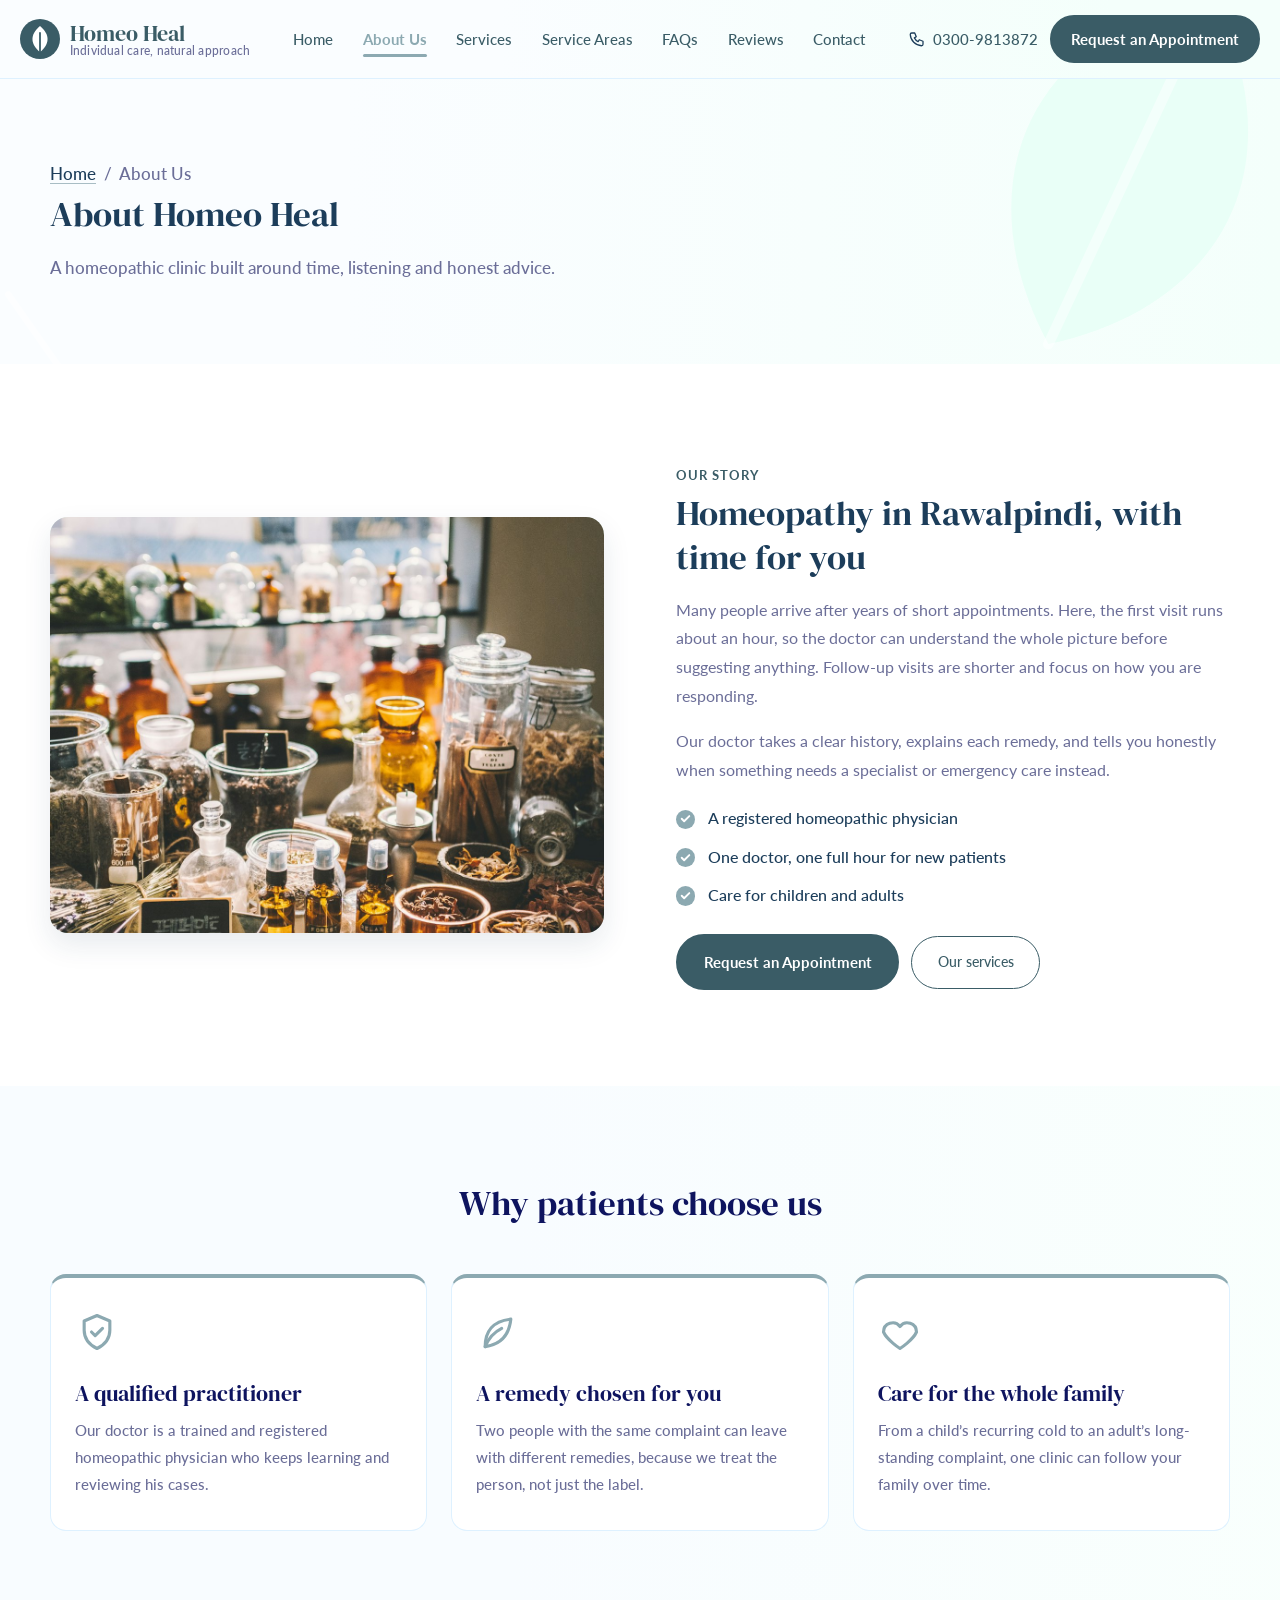
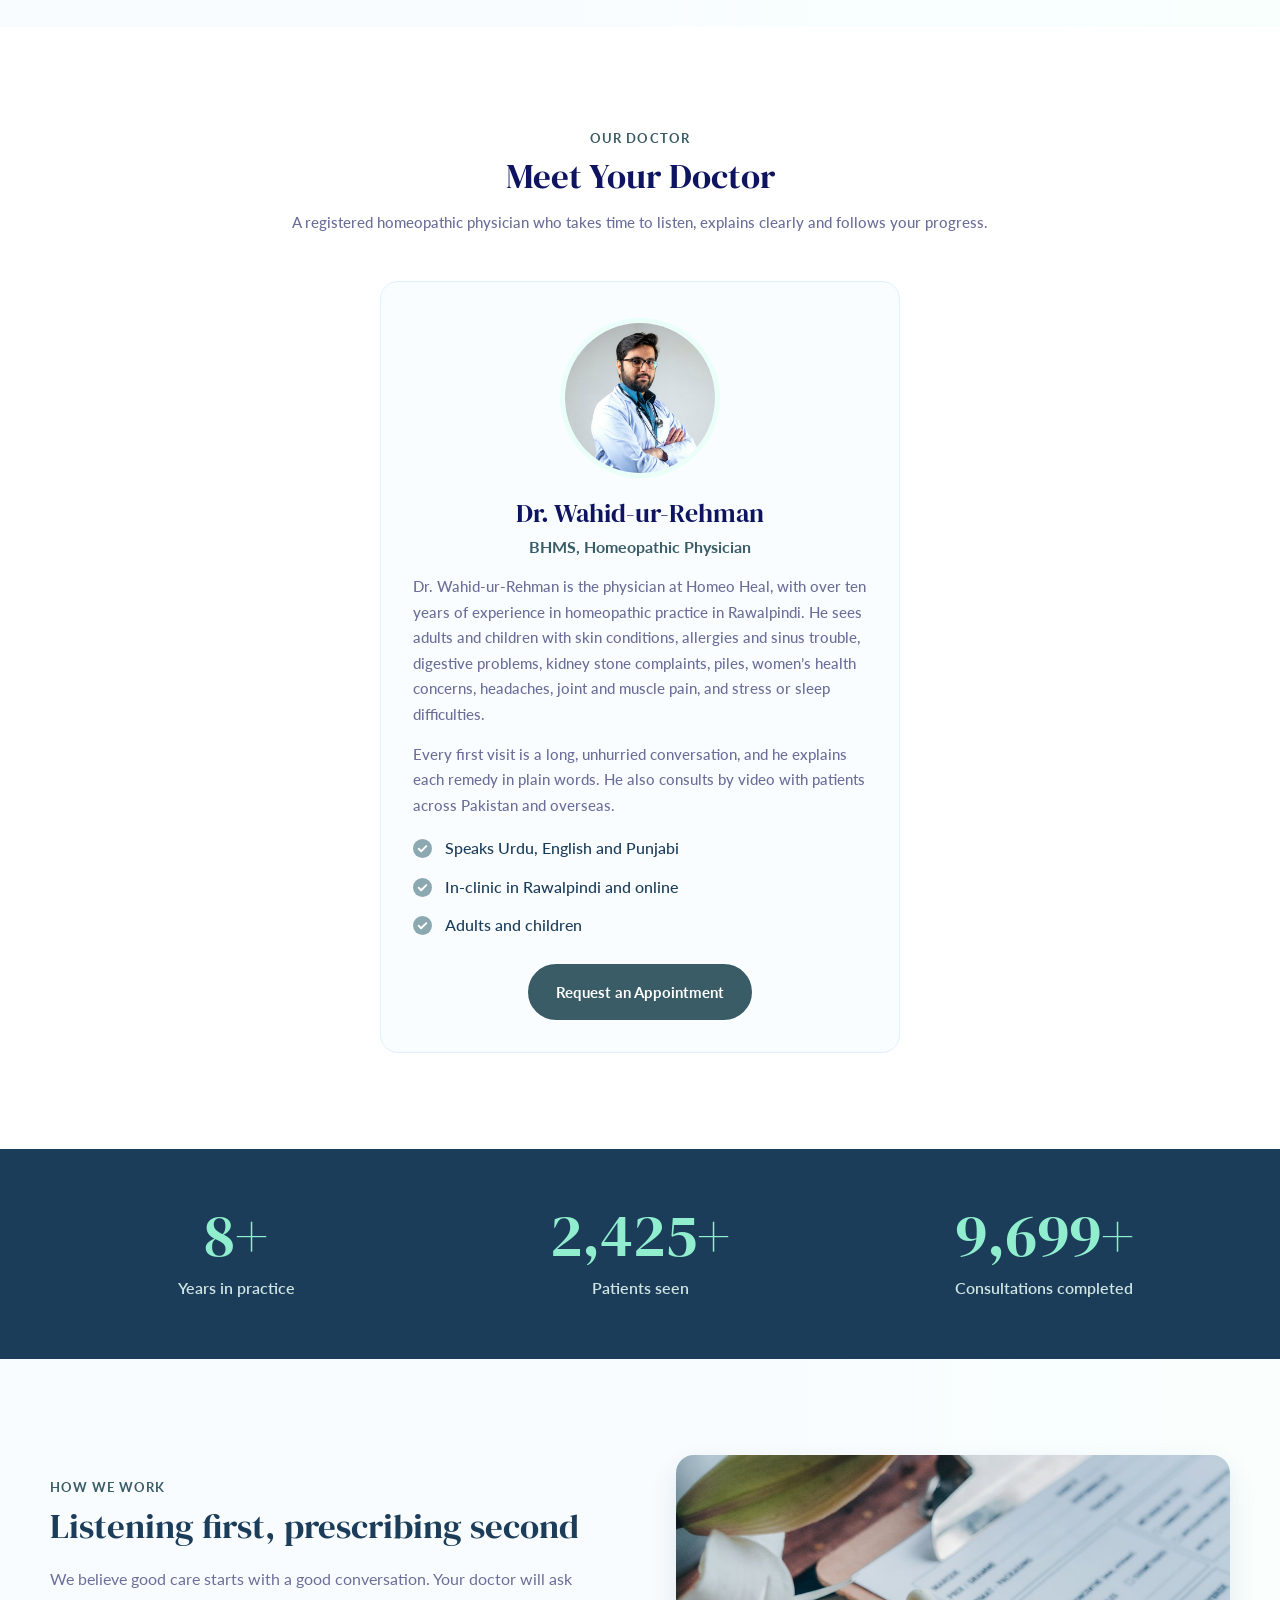
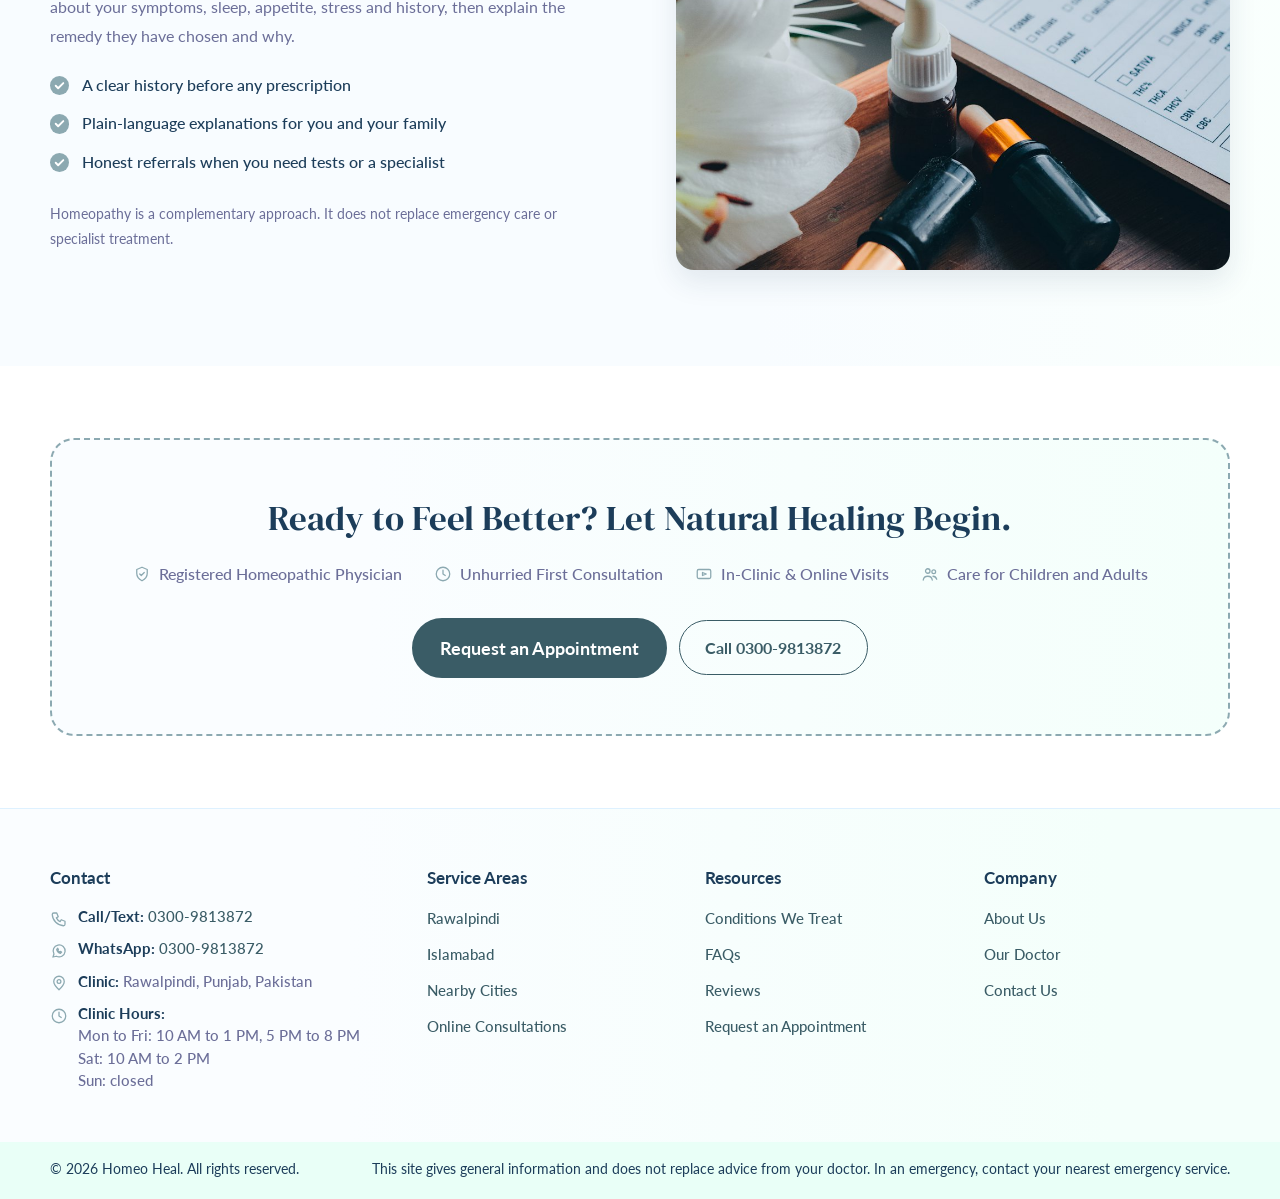
==== commit 236b2a20: "Add Kidney Stones and Piles to services, home, doctor bio and FAQs Co-Authored-By: Claude Sonnet 5.5" ====
--- a/about.html
+++ b/about.html
@@ -107,7 +107,7 @@
           <img src="assets/images/doctor-male.jpg" alt="Portrait of Dr. Wahid-ur-Rehman in a white coat with a stethoscope" width="160" height="160" loading="lazy">
           <h3>Dr. Wahid-ur-Rehman</h3>
           <p class="cred">BHMS, Homeopathic Physician</p>
-          <p class="bio">Dr. Wahid-ur-Rehman is the physician at Homeo Heal, with over ten years of experience in homeopathic practice in Rawalpindi. He sees adults and children with skin conditions, allergies and sinus trouble, digestive problems, women’s health concerns, headaches, joint and muscle pain, and stress or sleep difficulties.</p>
+          <p class="bio">Dr. Wahid-ur-Rehman is the physician at Homeo Heal, with over ten years of experience in homeopathic practice in Rawalpindi. He sees adults and children with skin conditions, allergies and sinus trouble, digestive problems, kidney stone complaints, piles, women’s health concerns, headaches, joint and muscle pain, and stress or sleep difficulties.</p>
           <p class="bio">Every first visit is a long, unhurried conversation, and he explains each remedy in plain words. He also consults by video with patients across Pakistan and overseas.</p>
           <ul class="ticks">
             <li>Speaks Urdu, English and Punjabi</li>
--- a/assets/css/style.css
+++ b/assets/css/style.css
@@ -865,3 +865,86 @@
   .btn-row.pair .btn { flex: 1 1 auto; min-width: 0; padding: 0.95rem 0.7rem; font-size: 15px; white-space: nowrap; }
   .banner .btn-row.pair .btn, .cta .btn-row.pair .btn { font-size: 15px; }
 }
+
+/* ===== Links (anchors): theme slate with a soft underline; navy + stronger underline on hover ===== */
+/* text links only: buttons (.btn) keep their own colours */
+a:not(.btn), a:not(.btn):visited { color: #3A5C66; }
+a:not(.btn):hover { color: #1C3D5A; }
+main a:not(.btn) {
+  color: #3A5C66; text-decoration: underline; text-decoration-color: rgba(140, 169, 177, 0.75);
+  text-decoration-thickness: 1px; text-underline-offset: 3px;
+  transition: color 0.2s, text-decoration-color 0.2s, text-decoration-thickness 0.2s;
+}
+main a:not(.btn):hover { color: #1C3D5A; text-decoration-color: #8CA9B1; text-decoration-thickness: 2px; }
+/* in-text links in the lighter body copy */
+.track li a, .steps-foot a, .faq-foot a, .detail a { color: #3A5C66; font-weight: 700; }
+.track li a:hover, .steps-foot a:hover, .faq-foot a:hover, .detail a:hover { color: #1C3D5A; }
+/* title / label links keep a clean look until hovered */
+main .area h3 a, main .area h3 a:visited { color: #1C3D5A; text-decoration: none; }
+main .area h3 a:hover { color: #3A5C66; text-decoration: underline; text-decoration-color: #8CA9B1; text-decoration-thickness: 2px; text-underline-offset: 4px; }
+main .crumbs a, main .crumbs a:visited { color: #1C3D5A; }
+main .crumbs a:hover { color: #3A5C66; }
+main .card .more { text-decoration: none; font-weight: 700; color: #3A5C66; }
+main .card .more:hover { color: #1C3D5A; text-decoration: underline; text-decoration-color: #8CA9B1; text-decoration-thickness: 2px; text-underline-offset: 4px; }
+main .contact-card a, main .side-contact a { font-weight: 700; color: #1C3D5A; }
+main .contact-card a:hover, main .side-contact a:hover { color: #3A5C66; }
+/* header + footer */
+.brand:hover { color: #3A5C66; }
+.header-phone { transition: color 0.2s; }
+.header-phone:hover { color: #3A5C66; text-decoration: underline; text-decoration-color: #8CA9B1; text-underline-offset: 4px; }
+.site-footer a { transition: color 0.2s, text-decoration-color 0.2s; text-underline-offset: 3px; }
+.site-footer a:hover { color: #1C3D5A; text-decoration: underline; text-decoration-color: #8CA9B1; text-decoration-thickness: 2px; }
+
+/* ===== FAQ boxes: lively hover (lift, accent edge, soft shadow, icon grows) ===== */
+.faq details { transition: transform 0.25s ease, box-shadow 0.25s ease, border-color 0.25s ease, background-color 0.25s ease; }
+.faq details:hover {
+  transform: translateY(-3px);
+  background-color: #fff;
+  border-color: #8CA9B1;
+  box-shadow: 0 14px 28px rgba(28, 61, 90, 0.11), inset 4px 0 0 #8CA9B1;
+}
+.faq summary { transition: color 0.2s ease; }
+.faq details:hover summary { color: #3A5C66; }
+.faq summary::after { transition: transform 0.25s ease, color 0.2s ease; display: inline-block; }
+.faq details:hover summary::after { color: #3A5C66; transform: scale(1.3); }
+@media (prefers-reduced-motion: reduce) { .faq details:hover { transform: none; } .faq details:hover summary::after { transform: none; } }
+
+/* ===== Lively hover on boxes site-wide: areas, steps, values, side cards, rating, photos, stats ===== */
+.area, .track, .value, .side-card, .trust-card, .rating-box {
+  transition: transform 0.25s ease, box-shadow 0.25s ease, border-color 0.25s ease, background-color 0.25s ease;
+}
+.area:hover, .track:hover, .value:hover, .side-card:hover, .rating-box:hover {
+  transform: translateY(-4px);
+  border-color: #8CA9B1;
+  background-color: #fff;
+  box-shadow: 0 16px 32px rgba(28, 61, 90, 0.12);
+}
+.trust-card:hover { transform: translateY(-3px); box-shadow: 0 20px 40px rgba(28, 61, 90, 0.14); border-color: #8CA9B1; }
+/* service-area boxes: title, bullets and city names react too */
+.area li { transition: transform 0.2s ease, color 0.2s ease; }
+.area li::before { transition: transform 0.2s ease, background-color 0.2s ease; }
+main .area:hover h3 a { color: #3A5C66; }
+.area:hover .region { color: #1C3D5A; }
+.area li:hover { transform: translateX(5px); color: #3A5C66; }
+.area li:hover::before { transform: scale(1.5); background-color: #3A5C66; }
+/* steps: the number circles light up */
+.track li::before { transition: background-color 0.2s ease, color 0.2s ease, border-color 0.2s ease; }
+.track li:hover::before { background-color: #3A5C66; border-color: #3A5C66; color: #fff; }
+/* values + side cards: icon nudges */
+.value svg, .side-card .ticks li::before { transition: transform 0.25s ease; }
+.value:hover svg { transform: scale(1.12) rotate(-4deg); }
+/* photos and the banner collage zoom gently */
+.photo img, .collage img { transition: transform 0.6s ease; }
+.photo:hover img, .collage > div:hover img { transform: scale(1.06); }
+.collage > div { transition: box-shadow 0.3s ease, transform 0.3s ease; }
+.collage > div:hover { box-shadow: 0 24px 48px rgba(28, 61, 90, 0.22); transform: translateY(-3px); }
+.badge { transition: transform 0.25s ease, box-shadow 0.25s ease; }
+.badge:hover { transform: translateY(-3px); box-shadow: 0 16px 34px rgba(15, 59, 76, 0.24); }
+/* numbers in the dark stats band */
+.stats .num { transition: transform 0.25s ease; }
+.stats li:hover .num { transform: scale(1.08); }
+@media (prefers-reduced-motion: reduce) {
+  .area:hover, .track:hover, .value:hover, .side-card:hover, .rating-box:hover, .trust-card:hover,
+  .area li:hover, .collage > div:hover, .badge:hover { transform: none; }
+  .photo:hover img, .collage > div:hover img, .value:hover svg, .stats li:hover .num { transform: none; }
+}
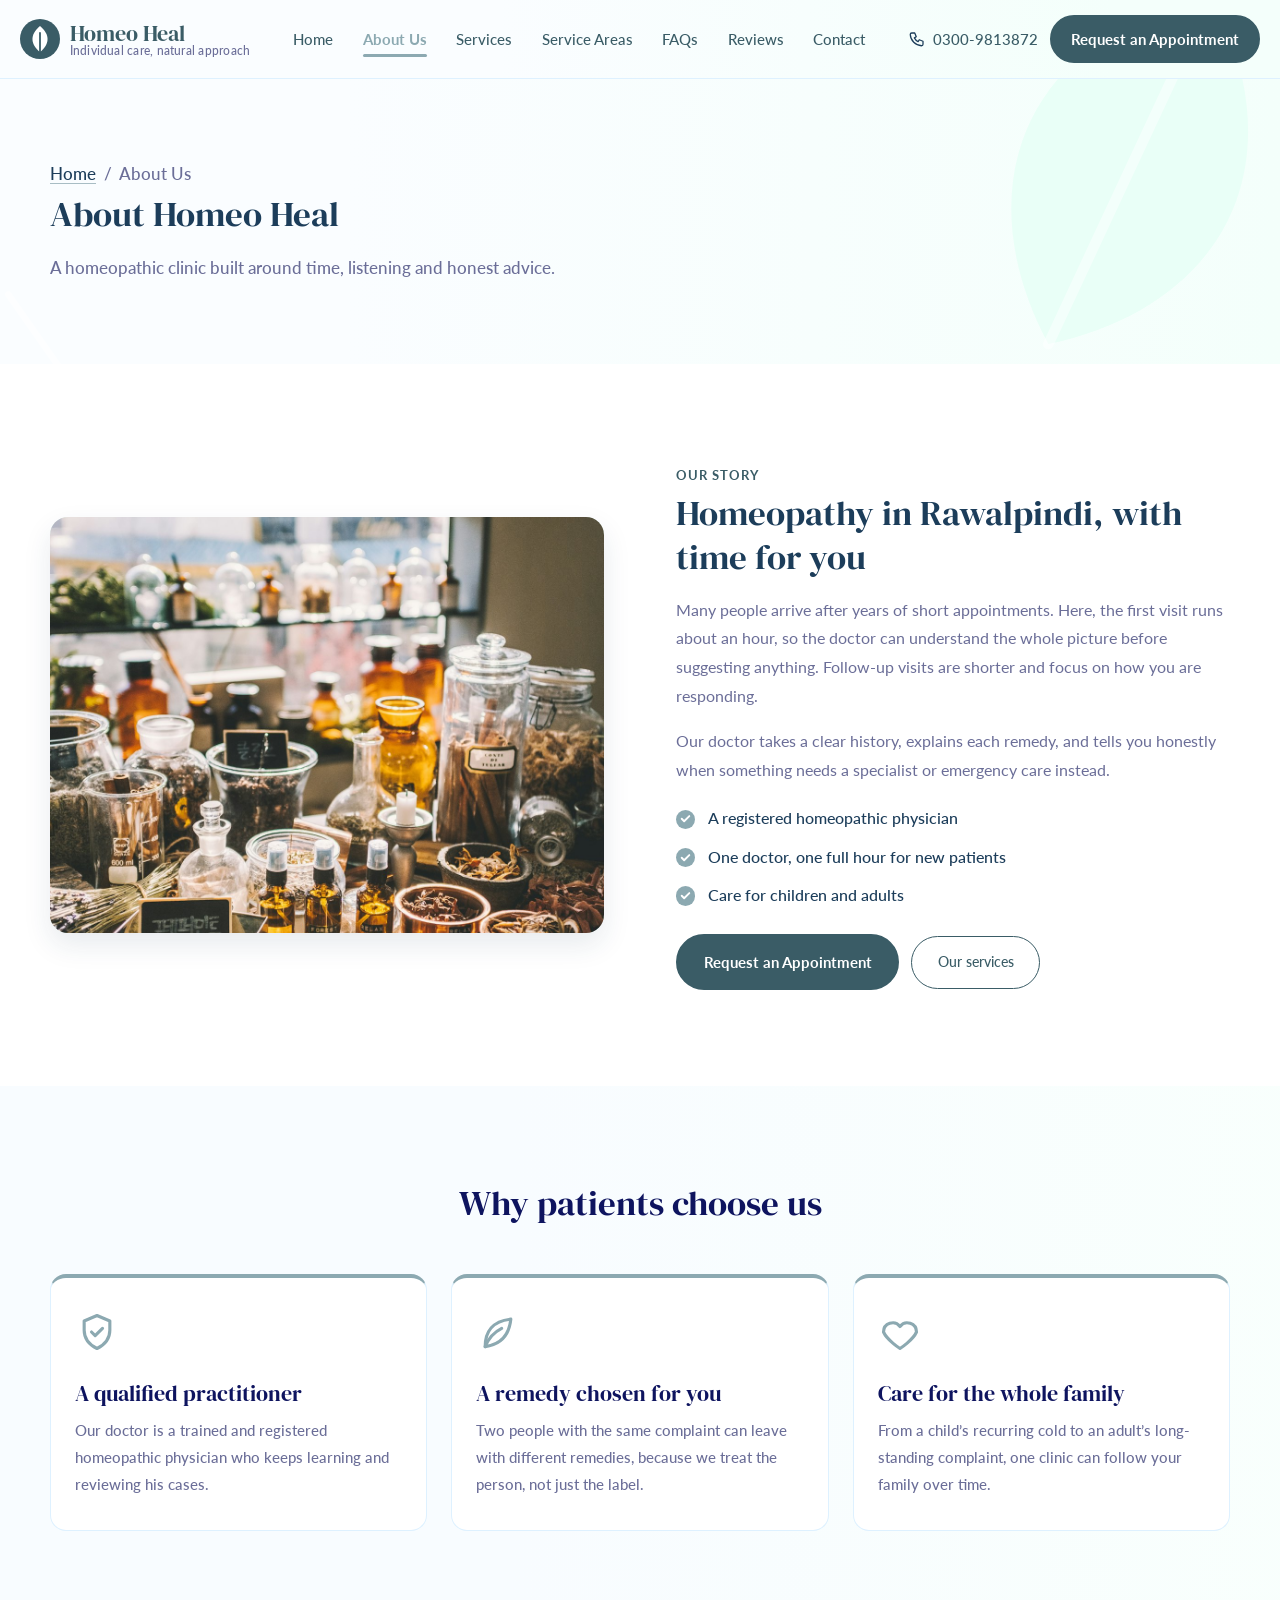
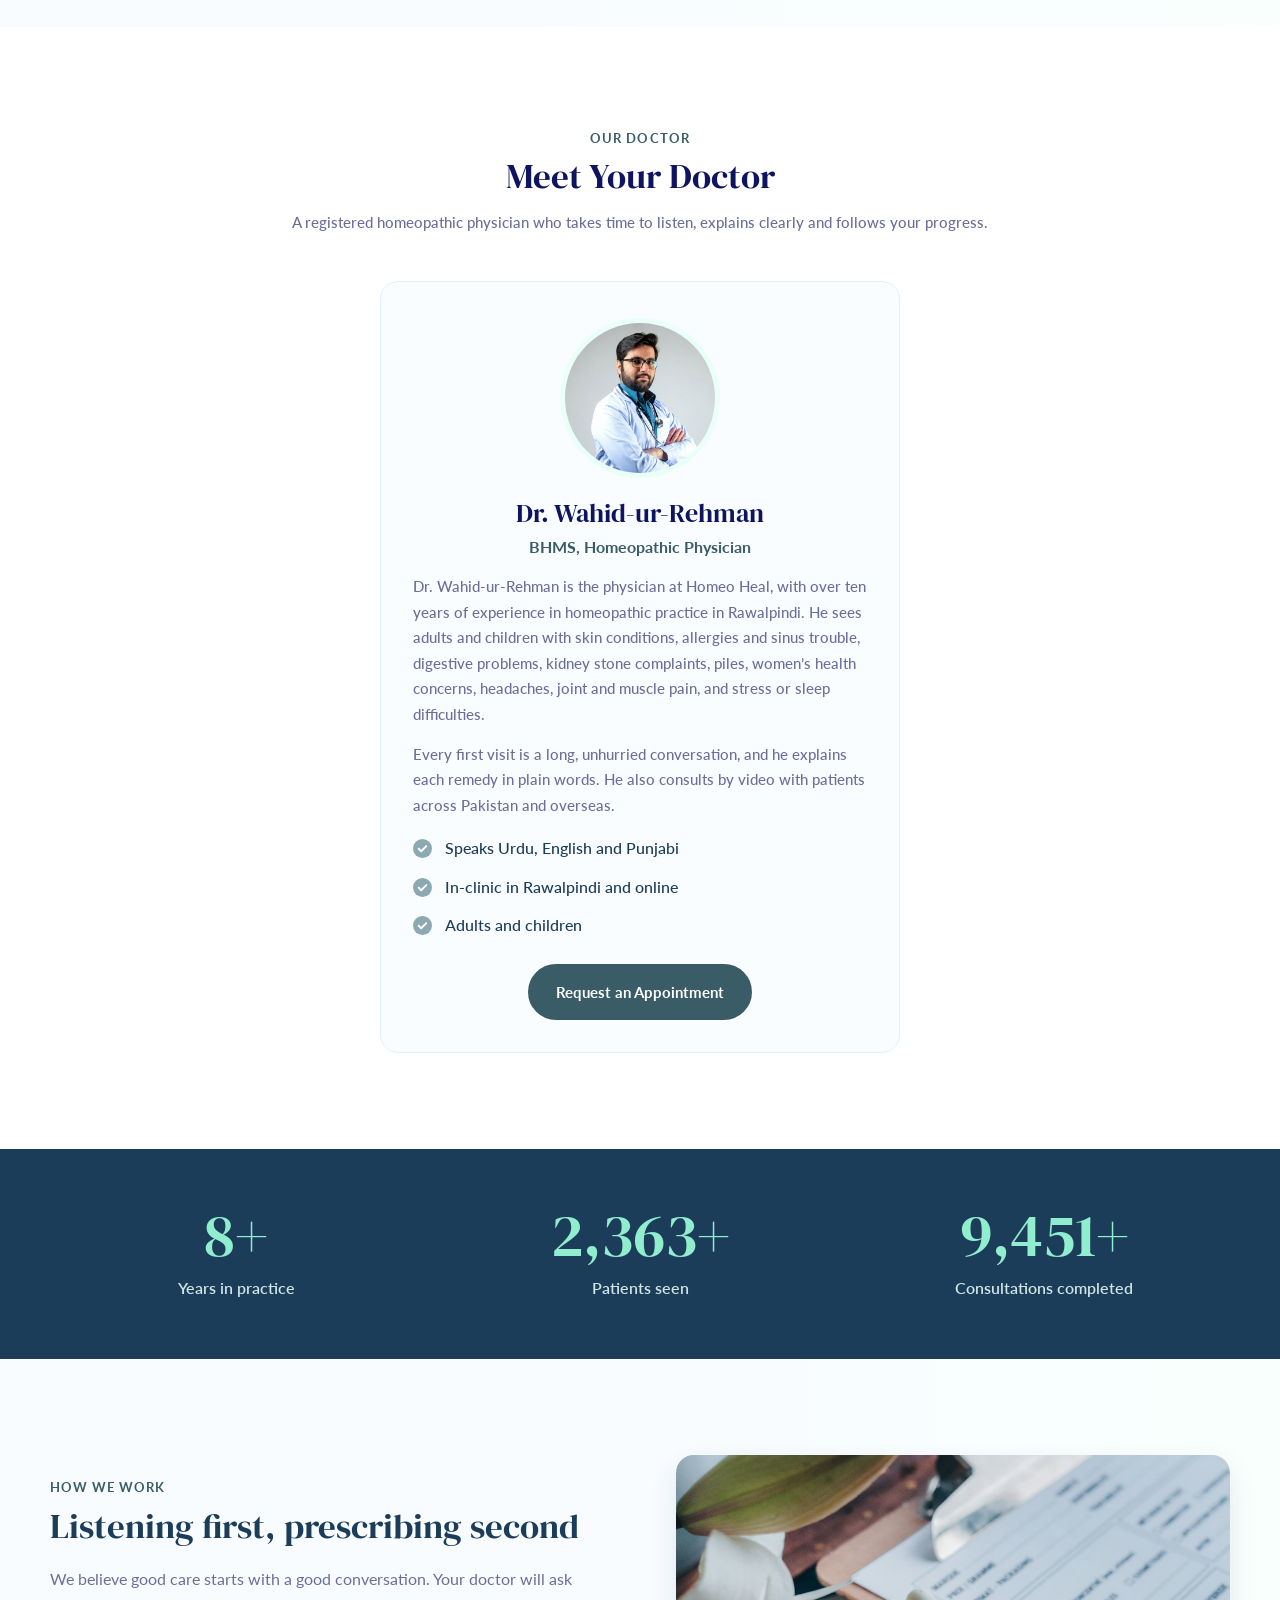
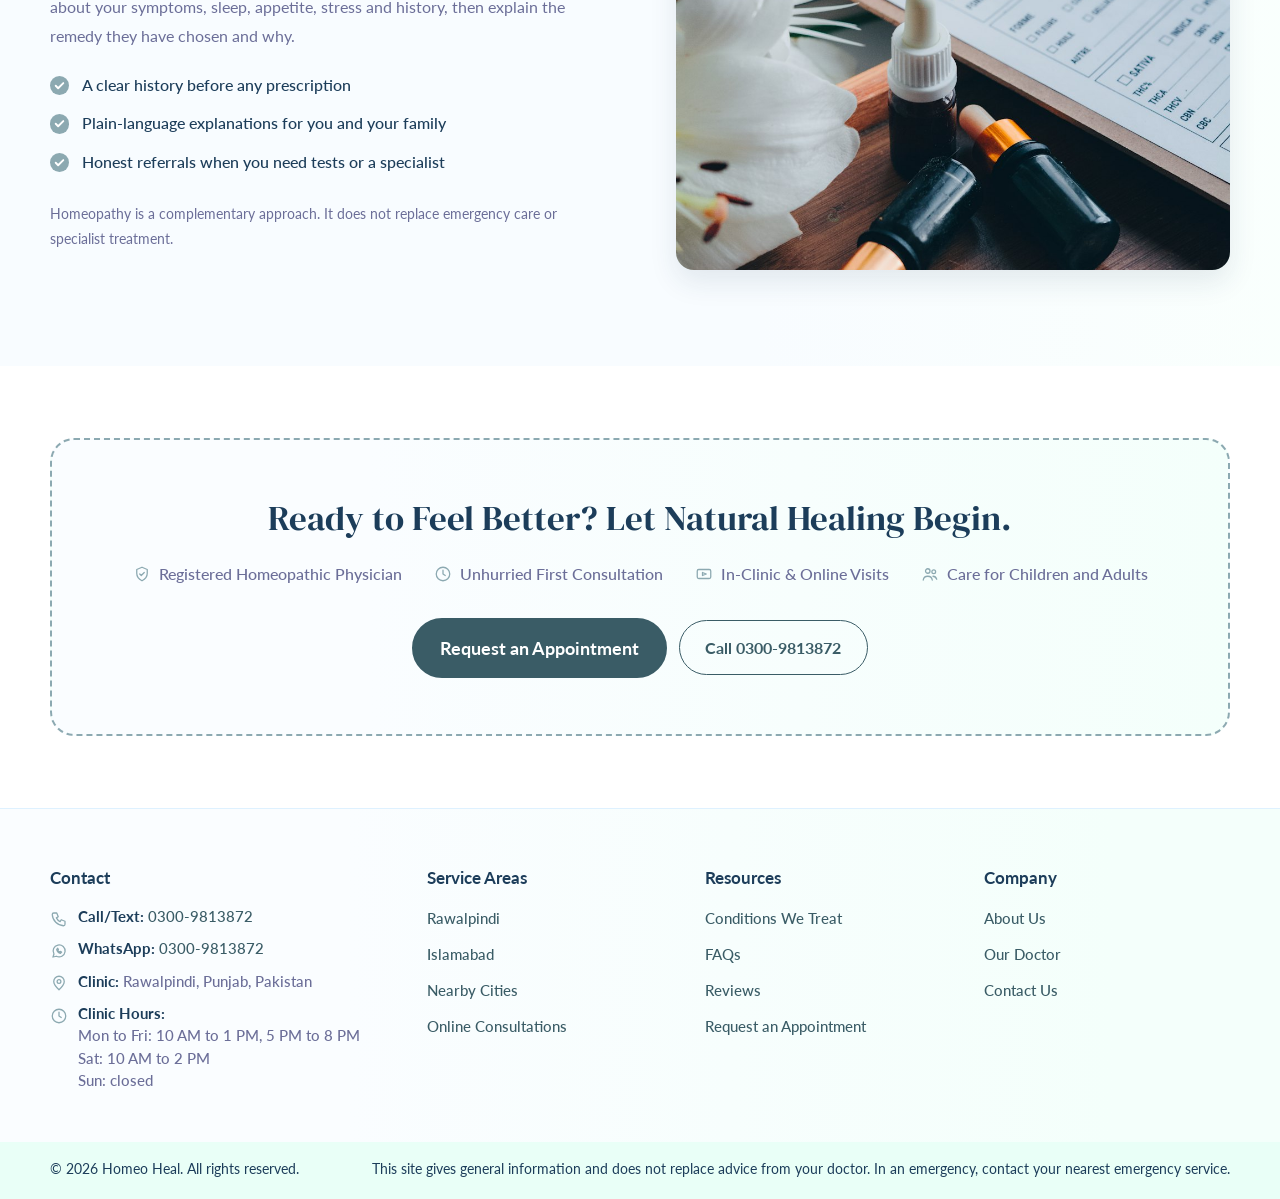
==== commit cf359a3f: "SEO: sitemap.xml, robots.txt, canonical tags, clinic and FAQ structured data Co-Authored-By: Claude " ====
--- a/about.html
+++ b/about.html
@@ -5,10 +5,13 @@
 <meta name="viewport" content="width=device-width, initial-scale=1">
 <title>About Us | Homeo Heal Homeopathic Clinic, Rawalpindi</title>
 <meta name="description" content="Meet the registered homeopathic doctor at Homeo Heal and learn how we take time to listen. Unhurried first visits for adults and children.">
+<link rel="canonical" href="https://homeo-heal.pages.dev/about">
+<meta property="og:url" content="https://homeo-heal.pages.dev/about">
+<meta property="og:site_name" content="Homeo Heal">
 <meta property="og:type" content="website">
 <meta property="og:title" content="About Us | Homeo Heal Homeopathic Clinic, Rawalpindi">
 <meta property="og:description" content="Meet the registered homeopathic doctor at Homeo Heal and learn how we take time to listen. Unhurried first visits for adults and children.">
-<meta property="og:image" content="assets/images/remedies-bottles.jpg">
+<meta property="og:image" content="https://homeo-heal.pages.dev/assets/images/remedies-bottles.jpg">
 <link rel="icon" href="data:image/svg+xml,%3Csvg xmlns='http://www.w3.org/2000/svg' viewBox='0 0 40 40'%3E%3Ccircle cx='20' cy='20' r='20' fill='%233A5C66'/%3E%3Cpath d='M20 33C11 26 9 16 20 7c11 9 9 19 0 26Z' fill='%23fff'/%3E%3C/svg%3E">
 <link rel="preconnect" href="https://fonts.googleapis.com">
 <link rel="preconnect" href="https://fonts.gstatic.com" crossorigin>
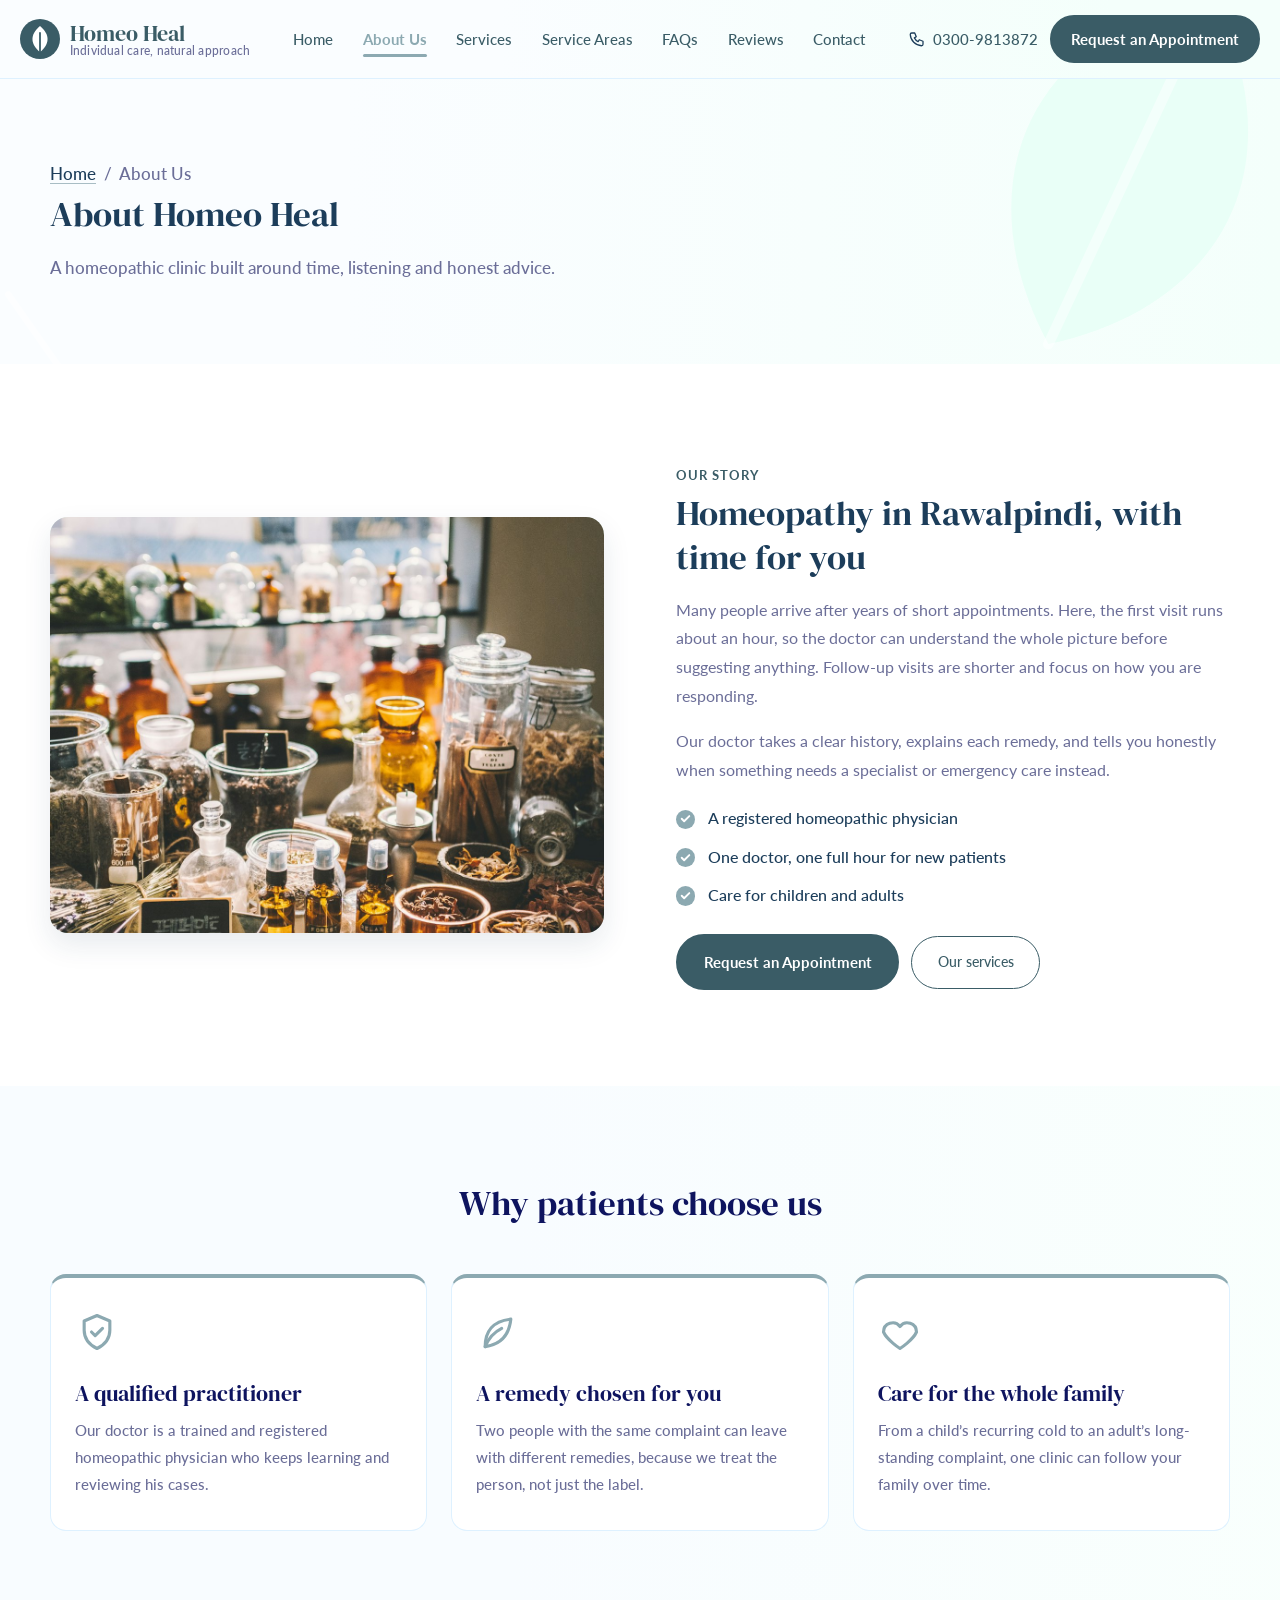
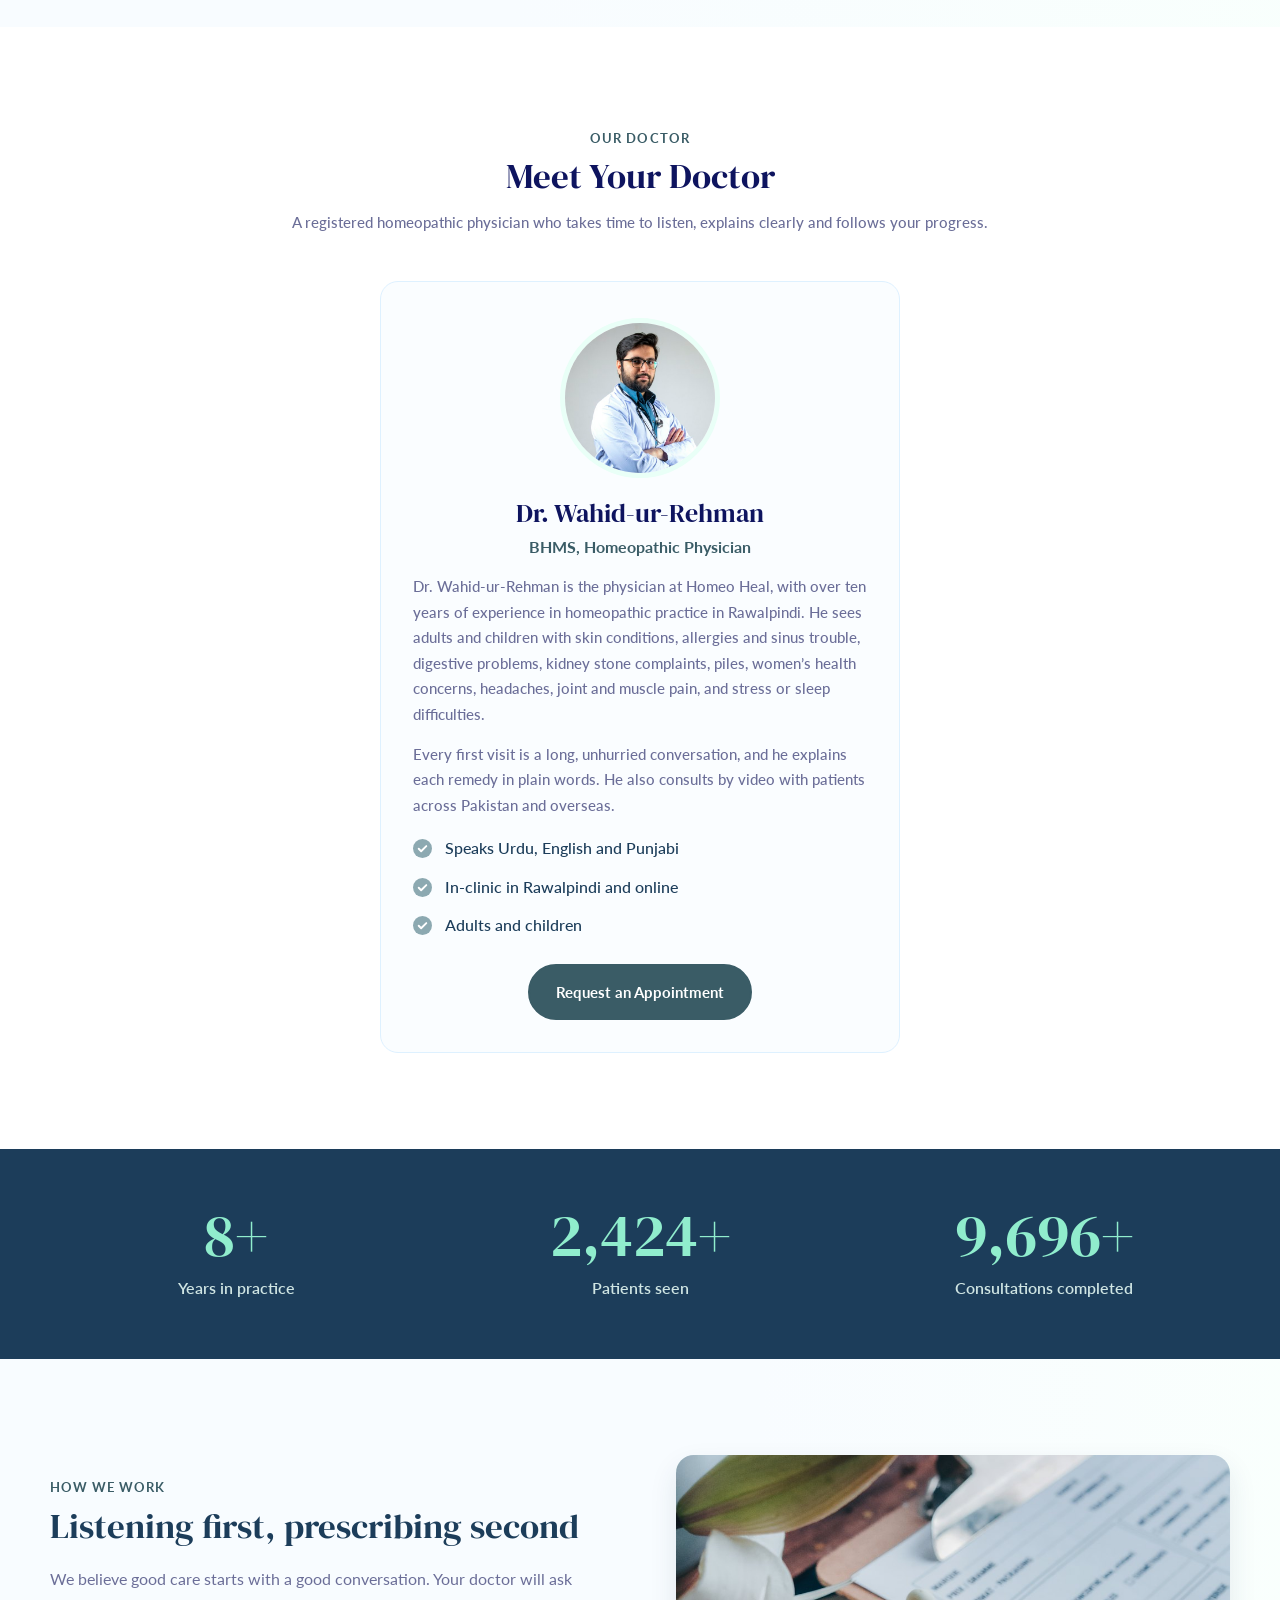
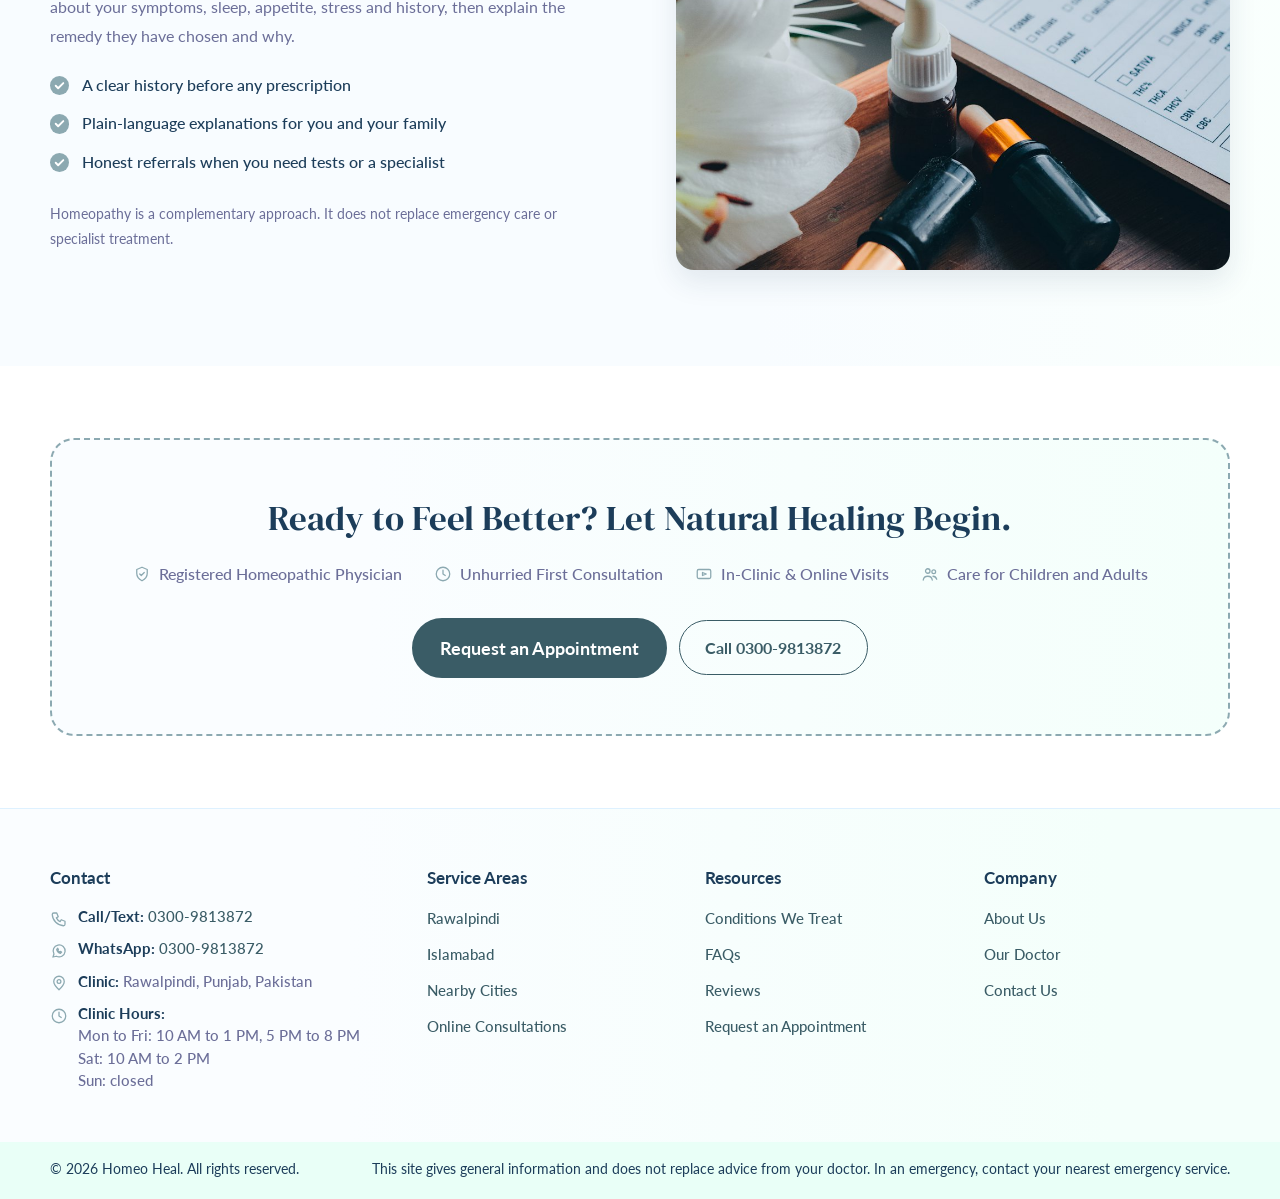
==== commit 0119108b: "Home audit: new title, meta and H1, per-condition links, clean internal URLs Co-Authored-By: Claude " ====
--- a/about.html
+++ b/about.html
@@ -32,27 +32,27 @@
 
 <header class="site-header">
   <div class="wrap header-row">
-    <a class="brand" href="index.html" aria-label="Homeo Heal, home">
+    <a class="brand" href="/" aria-label="Homeo Heal, home">
       <svg class="brand-mark" viewBox="0 0 40 40" aria-hidden="true"><circle cx="20" cy="20" r="20" fill="#3A5C66"/><path d="M20 33C11 26 9 16 20 7c11 9 9 19 0 26Z" fill="#fff"/><path d="M20 33V14" stroke="#3A5C66" stroke-width="1.8" stroke-linecap="round"/></svg>
       <span>Homeo Heal<small>Individual care, natural approach</small></span>
     </a>
 
     <nav class="nav" id="nav" aria-label="Main">
       <ul class="menu">
-        <li><a href="index.html">Home</a></li>
-        <li><a href="about.html" aria-current="page">About Us</a></li>
-        <li><a href="services.html">Services</a></li>
-        <li><a href="service-areas.html">Service Areas</a></li>
-        <li><a href="faqs.html">FAQs</a></li>
-        <li><a href="reviews.html">Reviews</a></li>
-        <li><a href="contact.html">Contact</a></li>
+        <li><a href="/">Home</a></li>
+        <li><a href="/about" aria-current="page">About Us</a></li>
+        <li><a href="/services">Services</a></li>
+        <li><a href="/service-areas">Service Areas</a></li>
+        <li><a href="/faqs">FAQs</a></li>
+        <li><a href="/reviews">Reviews</a></li>
+        <li><a href="/contact">Contact</a></li>
       </ul>
     </nav>
 
     <div class="header-actions">
       <a class="header-phone" href="tel:+923009813872"><svg viewBox="0 0 24 24" fill="none" stroke="currentColor" stroke-width="1.7" stroke-linecap="round" stroke-linejoin="round" aria-hidden="true"><path d="M5 4h4l2 5-2.5 1.5a11 11 0 0 0 5 5L15 13l5 2v4a2 2 0 0 1-2 2A16 16 0 0 1 3 6a2 2 0 0 1 2-2z"/></svg>0300-9813872</a>
-      <a class="btn btn--gold btn-long" href="request-an-appointment.html">Request an Appointment</a>
-      <a class="btn btn--gold btn-short" href="request-an-appointment.html">Book</a>
+      <a class="btn btn--gold btn-long" href="/request-an-appointment">Request an Appointment</a>
+      <a class="btn btn--gold btn-short" href="/request-an-appointment">Book</a>
       <button class="menu-toggle" id="menu-toggle" type="button" aria-expanded="false" aria-controls="nav">Menu</button>
     </div>
   </div>
@@ -63,7 +63,7 @@
   <section class="page-hero">
     <svg class="banner-leaf l1" aria-hidden="true"><use href="#leaf"/></svg><svg class="banner-leaf l2" aria-hidden="true"><use href="#leaf"/></svg>
     <div class="wrap">
-      <p class="crumbs"><a href="index.html">Home</a> &nbsp;/&nbsp; About Us</p>
+      <p class="crumbs"><a href="/">Home</a> &nbsp;/&nbsp; About Us</p>
       <h1>About Homeo Heal</h1>
       <p>A homeopathic clinic built around time, listening and honest advice.</p>
     </div>
@@ -82,7 +82,7 @@
           <li>One doctor, one full hour for new patients</li>
           <li>Care for children and adults</li>
         </ul>
-        <div class="btn-row pair"><a class="btn btn--gold" href="request-an-appointment.html"><span class="lb-l">Request an Appointment</span><span class="lb-s">Book Appointment</span></a><a class="btn btn--outline" href="services.html"><span class="lb-l">Our services</span><span class="lb-s">Services</span></a></div>
+        <div class="btn-row pair"><a class="btn btn--gold" href="/request-an-appointment"><span class="lb-l">Request an Appointment</span><span class="lb-s">Book Appointment</span></a><a class="btn btn--outline" href="/services"><span class="lb-l">Our services</span><span class="lb-s">Services</span></a></div>
       </div>
     </div>
   </section>
@@ -117,7 +117,7 @@
             <li>In-clinic in Rawalpindi and online</li>
             <li>Adults and children</li>
           </ul>
-          <a class="btn" href="request-an-appointment.html">Request an Appointment</a>
+          <a class="btn" href="/request-an-appointment">Request an Appointment</a>
         </article>
       </div>
     </div>
@@ -161,7 +161,7 @@
         <p><svg viewBox="0 0 24 24" fill="none" stroke="currentColor" stroke-width="1.7" stroke-linecap="round" stroke-linejoin="round" aria-hidden="true"><circle cx="9" cy="8" r="3"/><circle cx="17" cy="9" r="2.5"/><path d="M3 20c.5-3.5 3-5 6-5s5.5 1.5 6 5"/><path d="M16 15c2.5 0 4 1.2 5 4"/></svg>Care for Children and Adults</p>
       </div>
       <div class="btn-row pair center">
-        <a class="btn btn--gold" href="request-an-appointment.html"><span class="lb-l">Request an Appointment</span><span class="lb-s">Book Appointment</span></a>
+        <a class="btn btn--gold" href="/request-an-appointment"><span class="lb-l">Request an Appointment</span><span class="lb-s">Book Appointment</span></a>
         <a class="btn btn--light" href="tel:+923009813872"><span class="lb-l">Call 0300-9813872</span><span class="lb-s">Call Now</span></a>
       </div>
     </div>
@@ -181,27 +181,27 @@
       <div>
         <span class="foot-head">Service Areas</span>
         <ul class="foot-links">
-          <li><a href="service-areas.html#rawalpindi">Rawalpindi</a></li>
-          <li><a href="service-areas.html#islamabad">Islamabad</a></li>
-          <li><a href="service-areas.html#nearby">Nearby Cities</a></li>
-          <li><a href="service-areas.html#online">Online Consultations</a></li>
+          <li><a href="/service-areas#rawalpindi">Rawalpindi</a></li>
+          <li><a href="/service-areas#islamabad">Islamabad</a></li>
+          <li><a href="/service-areas#nearby">Nearby Cities</a></li>
+          <li><a href="/service-areas#online">Online Consultations</a></li>
         </ul>
       </div>
       <div>
         <span class="foot-head">Resources</span>
         <ul class="foot-links">
-          <li><a href="services.html">Conditions We Treat</a></li>
-          <li><a href="faqs.html">FAQs</a></li>
-          <li><a href="reviews.html">Reviews</a></li>
-          <li><a href="request-an-appointment.html">Request an Appointment</a></li>
+          <li><a href="/services">Conditions We Treat</a></li>
+          <li><a href="/faqs">FAQs</a></li>
+          <li><a href="/reviews">Reviews</a></li>
+          <li><a href="/request-an-appointment">Request an Appointment</a></li>
         </ul>
       </div>
       <div>
         <span class="foot-head">Company</span>
         <ul class="foot-links">
-          <li><a href="about.html">About Us</a></li>
-          <li><a href="about.html#doctors">Our Doctor</a></li>
-          <li><a href="contact.html">Contact Us</a></li>
+          <li><a href="/about">About Us</a></li>
+          <li><a href="/about#doctors">Our Doctor</a></li>
+          <li><a href="/contact">Contact Us</a></li>
         </ul>
       </div>
     </div>
--- a/assets/css/style.css
+++ b/assets/css/style.css
@@ -948,3 +948,6 @@
   .area li:hover, .collage > div:hover, .badge:hover { transform: none; }
   .photo:hover img, .collage > div:hover img, .value:hover svg, .stats li:hover .num { transform: none; }
 }
+
+/* anchored service cards clear the sticky header */
+.card[id]{scroll-margin-top:110px}
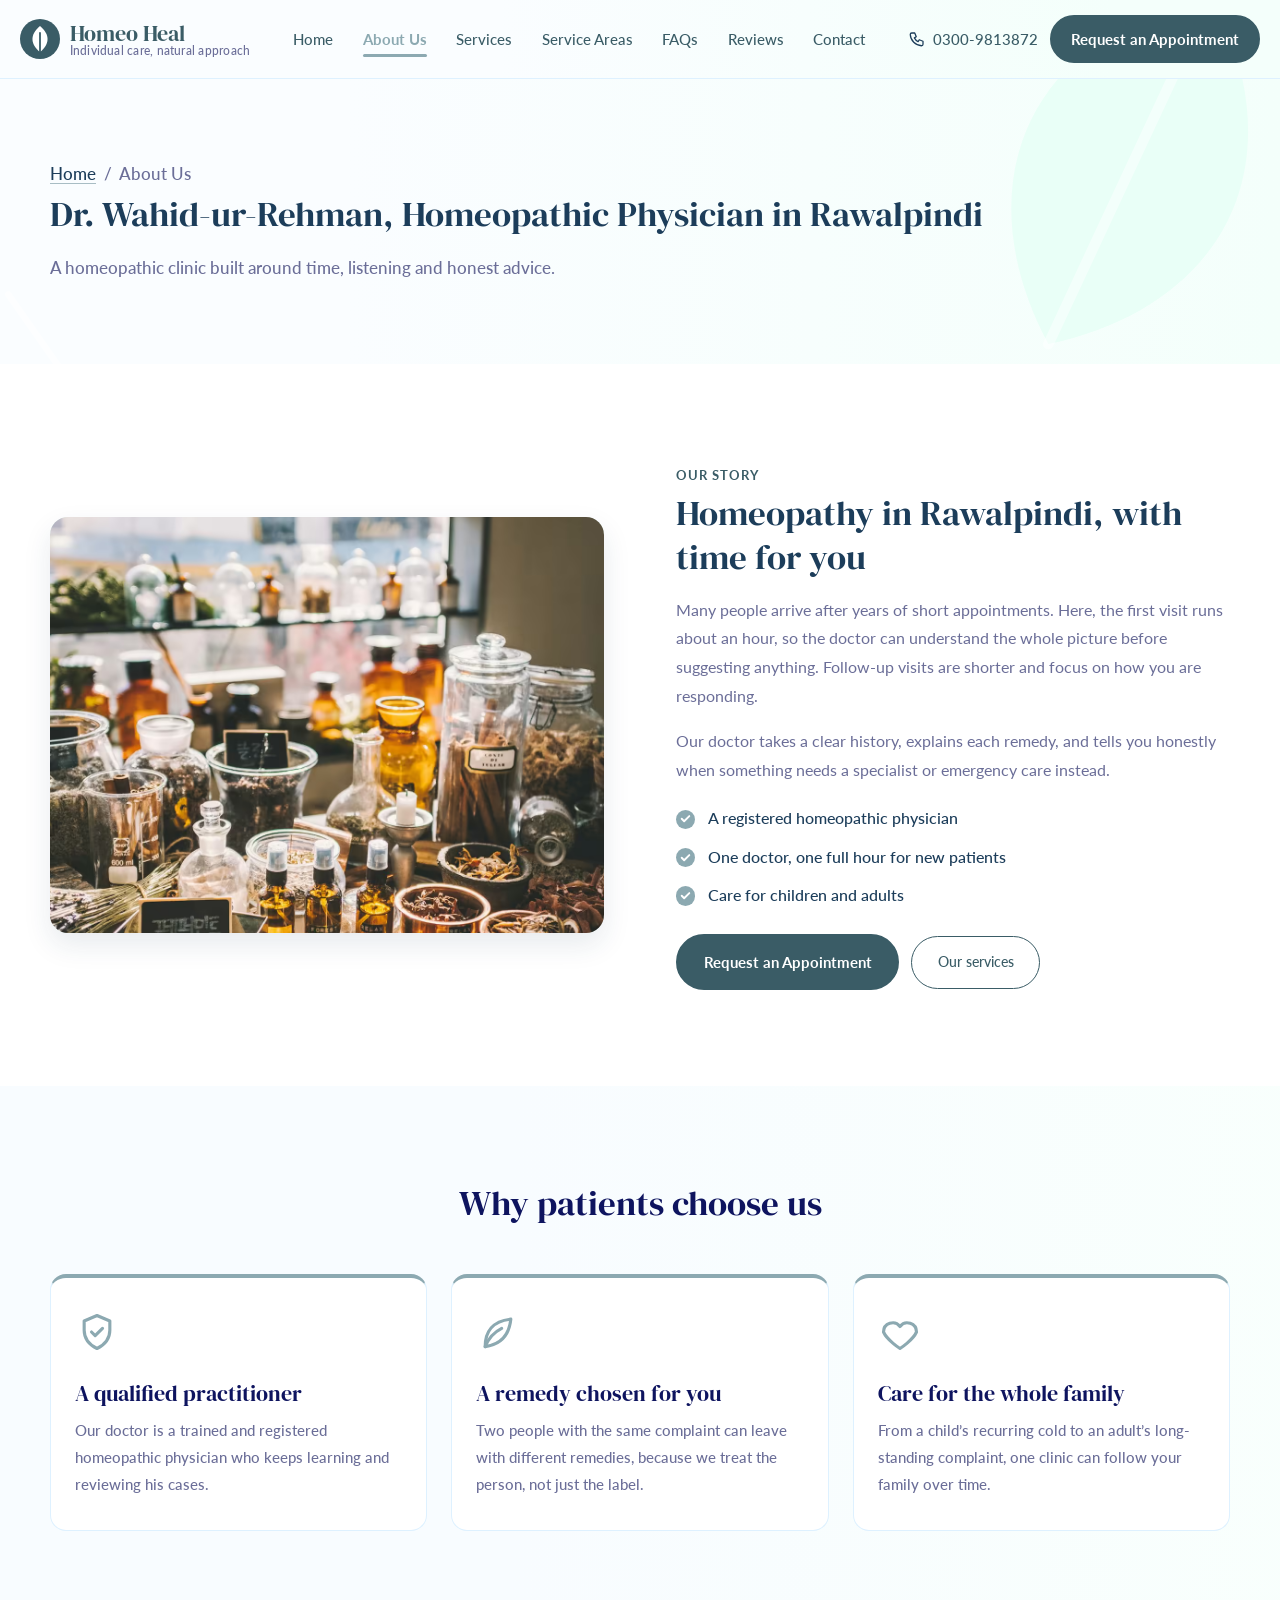
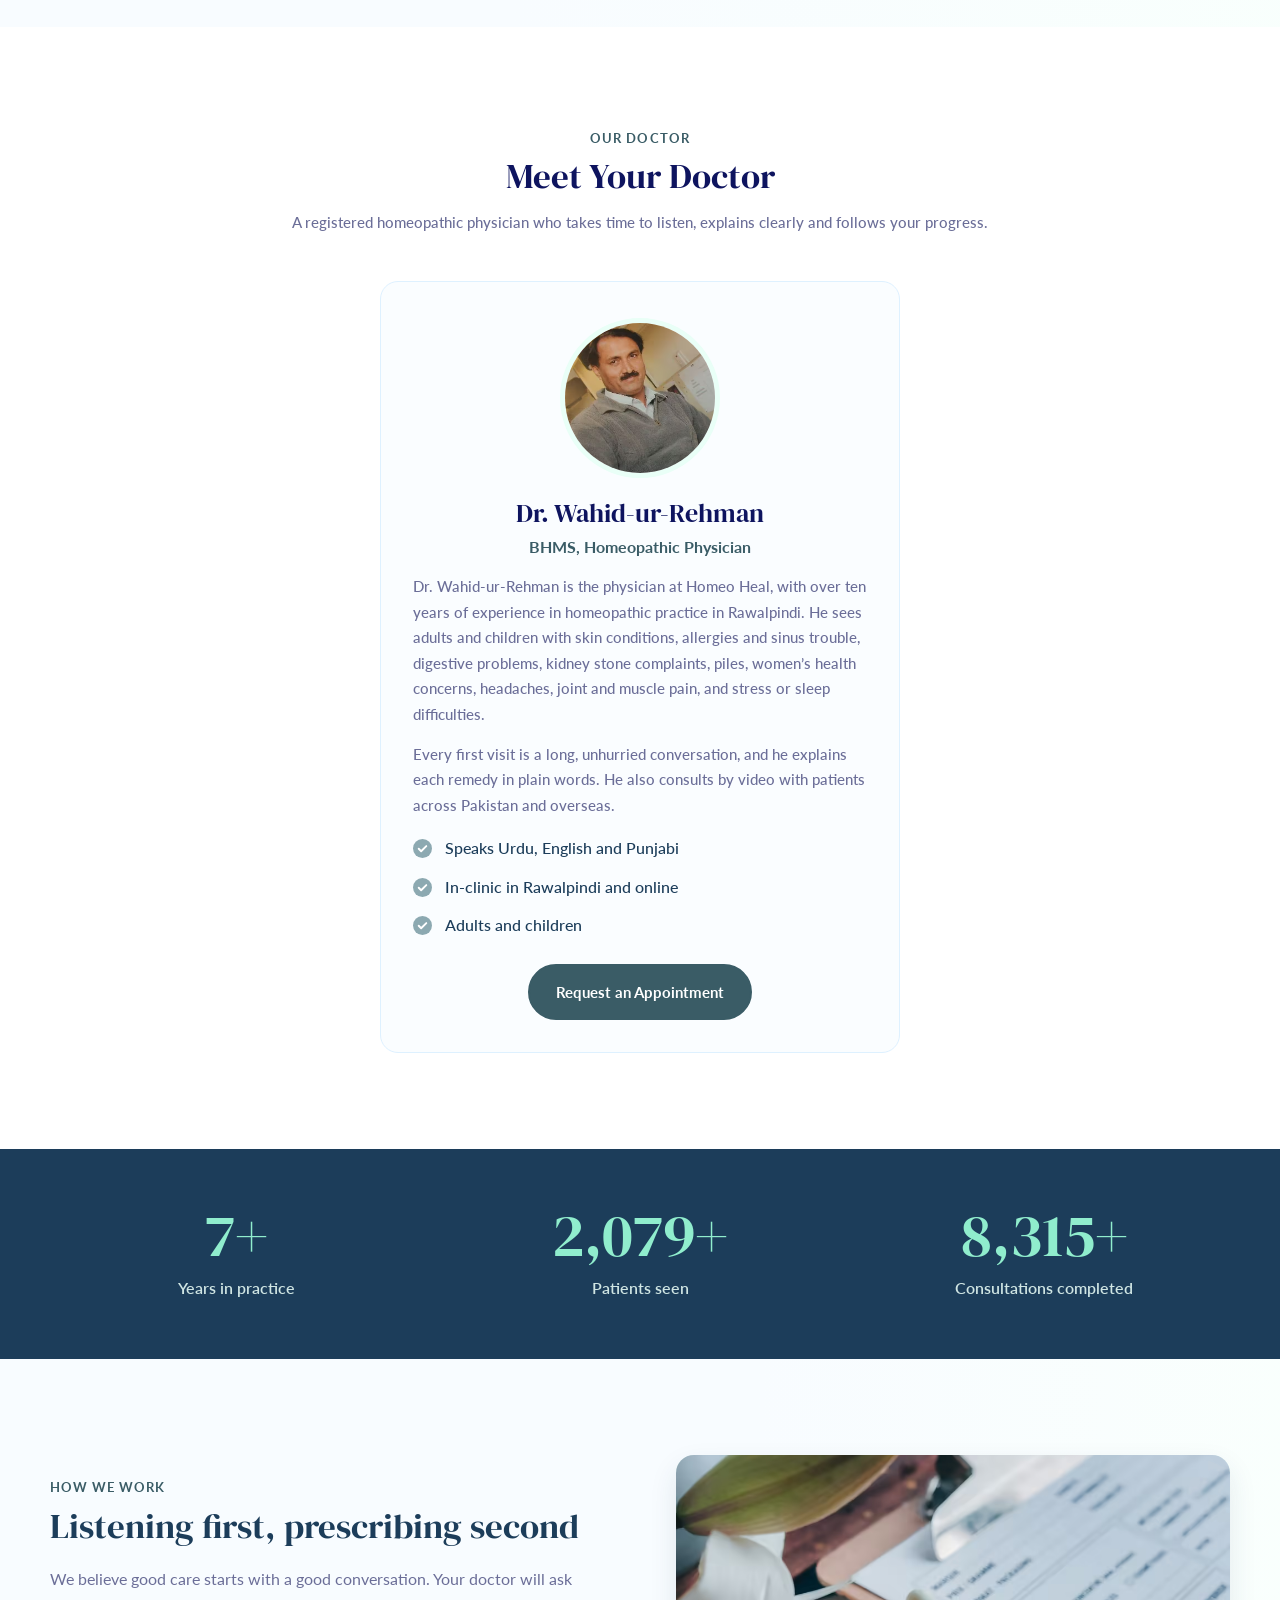
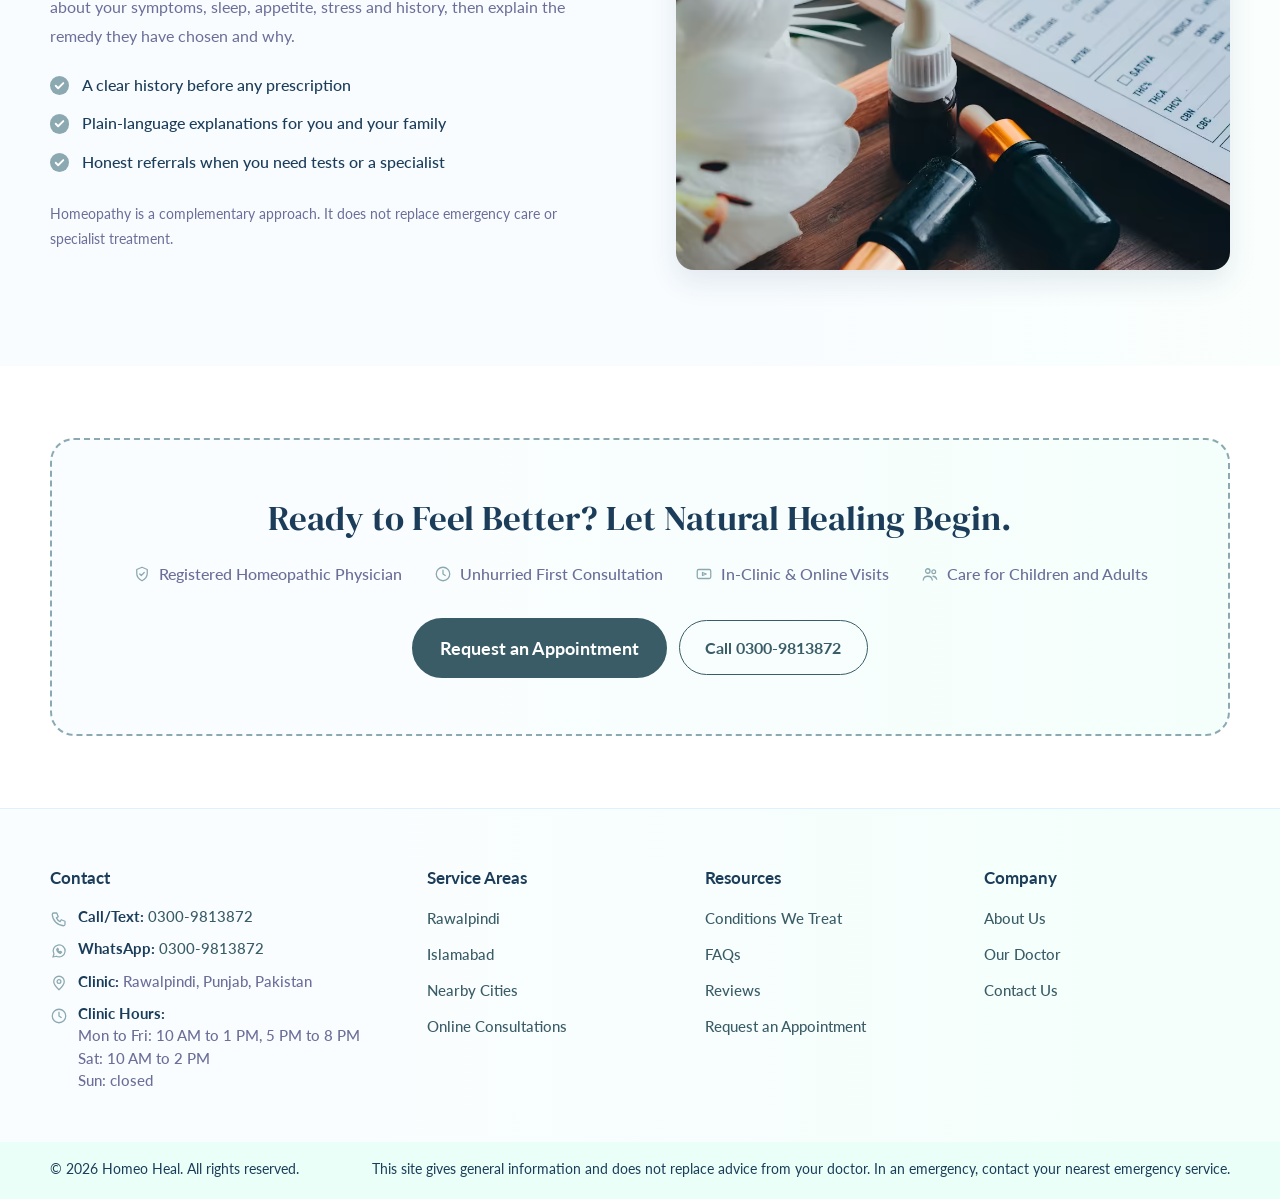
==== commit 1f6483bd: "About audit, real doctor photo, AVIF images with JPG fallback Co-Authored-By: Claude Sonnet 5.5 <nor" ====
--- a/about.html
+++ b/about.html
@@ -3,20 +3,21 @@
 <head>
 <meta charset="utf-8">
 <meta name="viewport" content="width=device-width, initial-scale=1">
-<title>About Us | Homeo Heal Homeopathic Clinic, Rawalpindi</title>
-<meta name="description" content="Meet the registered homeopathic doctor at Homeo Heal and learn how we take time to listen. Unhurried first visits for adults and children.">
+<title>Dr. Wahid-ur-Rehman, BHMS | Homeopath in Rawalpindi</title>
+<meta name="description" content="Meet Dr. Wahid-ur-Rehman, BHMS, a homeopathic physician with 10+ years of practice in Rawalpindi. Clinic and online consultations for adults and children.">
 <link rel="canonical" href="https://homeo-heal.pages.dev/about">
 <meta property="og:url" content="https://homeo-heal.pages.dev/about">
 <meta property="og:site_name" content="Homeo Heal">
 <meta property="og:type" content="website">
-<meta property="og:title" content="About Us | Homeo Heal Homeopathic Clinic, Rawalpindi">
-<meta property="og:description" content="Meet the registered homeopathic doctor at Homeo Heal and learn how we take time to listen. Unhurried first visits for adults and children.">
+<meta property="og:title" content="Dr. Wahid-ur-Rehman, BHMS | Homeopath in Rawalpindi">
+<meta property="og:description" content="Meet Dr. Wahid-ur-Rehman, BHMS, a homeopathic physician with 10+ years of practice in Rawalpindi. Clinic and online consultations for adults and children.">
 <meta property="og:image" content="https://homeo-heal.pages.dev/assets/images/remedies-bottles.jpg">
 <link rel="icon" href="data:image/svg+xml,%3Csvg xmlns='http://www.w3.org/2000/svg' viewBox='0 0 40 40'%3E%3Ccircle cx='20' cy='20' r='20' fill='%233A5C66'/%3E%3Cpath d='M20 33C11 26 9 16 20 7c11 9 9 19 0 26Z' fill='%23fff'/%3E%3C/svg%3E">
 <link rel="preconnect" href="https://fonts.googleapis.com">
 <link rel="preconnect" href="https://fonts.gstatic.com" crossorigin>
 <link href="https://fonts.googleapis.com/css2?family=DM+Serif+Display&family=Lato:wght@400;700;900&display=swap" rel="stylesheet">
 <link rel="stylesheet" href="assets/css/style.css">
+<script type="application/ld+json">{"@context":"https://schema.org","@type":["Physician","Person"],"name":"Dr. Wahid-ur-Rehman","honorificPrefix":"Dr.","image":"https://homeo-heal.pages.dev/assets/images/doctor-wahid.jpg","jobTitle":"Homeopathic Physician","description":"Homeopathic physician (BHMS) with over ten years of practice in Rawalpindi, seeing adults and children in clinic and online.","hasCredential":{"@type":"EducationalOccupationalCredential","credentialCategory":"degree","name":"BHMS"},"medicalSpecialty":"Homeopathy","worksFor":{"@type":"MedicalBusiness","name":"Homeo Heal","url":"https://homeo-heal.pages.dev/"},"workLocation":{"@type":"Place","address":{"@type":"PostalAddress","addressLocality":"Rawalpindi","addressCountry":"PK"}},"url":"https://homeo-heal.pages.dev/about"}</script>
 </head>
 <body>
 
@@ -64,14 +65,14 @@
     <svg class="banner-leaf l1" aria-hidden="true"><use href="#leaf"/></svg><svg class="banner-leaf l2" aria-hidden="true"><use href="#leaf"/></svg>
     <div class="wrap">
       <p class="crumbs"><a href="/">Home</a> &nbsp;/&nbsp; About Us</p>
-      <h1>About Homeo Heal</h1>
+      <h1>Dr. Wahid-ur-Rehman, Homeopathic Physician in Rawalpindi</h1>
       <p>A homeopathic clinic built around time, listening and honest advice.</p>
     </div>
   </section>
 
   <section class="section">
     <div class="wrap split">
-      <figure class="photo wide"><img src="assets/images/apothecary.jpg" alt="Glass jars of dried herbs and natural ingredients on an apothecary table" width="1200" height="800" loading="lazy"></figure>
+      <figure class="photo wide"><picture><source srcset="assets/images/apothecary.avif" type="image/avif"><img src="assets/images/apothecary.jpg" alt="Glass jars of dried herbs and natural ingredients on an apothecary table" width="1200" height="800" loading="lazy"></picture></figure>
       <div>
         <span class="eyebrow">Our story</span>
         <h2>Homeopathy in Rawalpindi, with time for you</h2>
@@ -107,7 +108,7 @@
       </div>
       <div class="doctor-grid single">
         <article class="doctor doctor--solo">
-          <img src="assets/images/doctor-male.jpg" alt="Portrait of Dr. Wahid-ur-Rehman in a white coat with a stethoscope" width="160" height="160" loading="lazy">
+          <picture><source srcset="assets/images/doctor-wahid.avif" type="image/avif"><img src="assets/images/doctor-wahid.jpg" alt="Portrait of Dr. Wahid-ur-Rehman, homeopathic physician at Homeo Heal" width="160" height="160" loading="lazy"></picture>
           <h3>Dr. Wahid-ur-Rehman</h3>
           <p class="cred">BHMS, Homeopathic Physician</p>
           <p class="bio">Dr. Wahid-ur-Rehman is the physician at Homeo Heal, with over ten years of experience in homeopathic practice in Rawalpindi. He sees adults and children with skin conditions, allergies and sinus trouble, digestive problems, kidney stone complaints, piles, women’s health concerns, headaches, joint and muscle pain, and stress or sleep difficulties.</p>
@@ -135,7 +136,7 @@
 
   <section class="section section--soft">
     <div class="wrap split flip">
-      <figure class="photo wide"><img src="assets/images/droppers-notes.jpg" alt="Remedy dropper bottles beside a clipboard of patient notes" width="1000" height="667" loading="lazy"></figure>
+      <figure class="photo wide"><picture><source srcset="assets/images/droppers-notes.avif" type="image/avif"><img src="assets/images/droppers-notes.jpg" alt="Remedy dropper bottles beside a clipboard of patient notes" width="1000" height="667" loading="lazy"></picture></figure>
       <div>
         <span class="eyebrow">How we work</span>
         <h2>Listening first, prescribing second</h2>
--- a/assets/css/style.css
+++ b/assets/css/style.css
@@ -951,3 +951,6 @@
 
 /* anchored service cards clear the sticky header */
 .card[id]{scroll-margin-top:110px}
+
+/* AVIF <picture> wrappers do not affect layout */
+picture{display:contents}
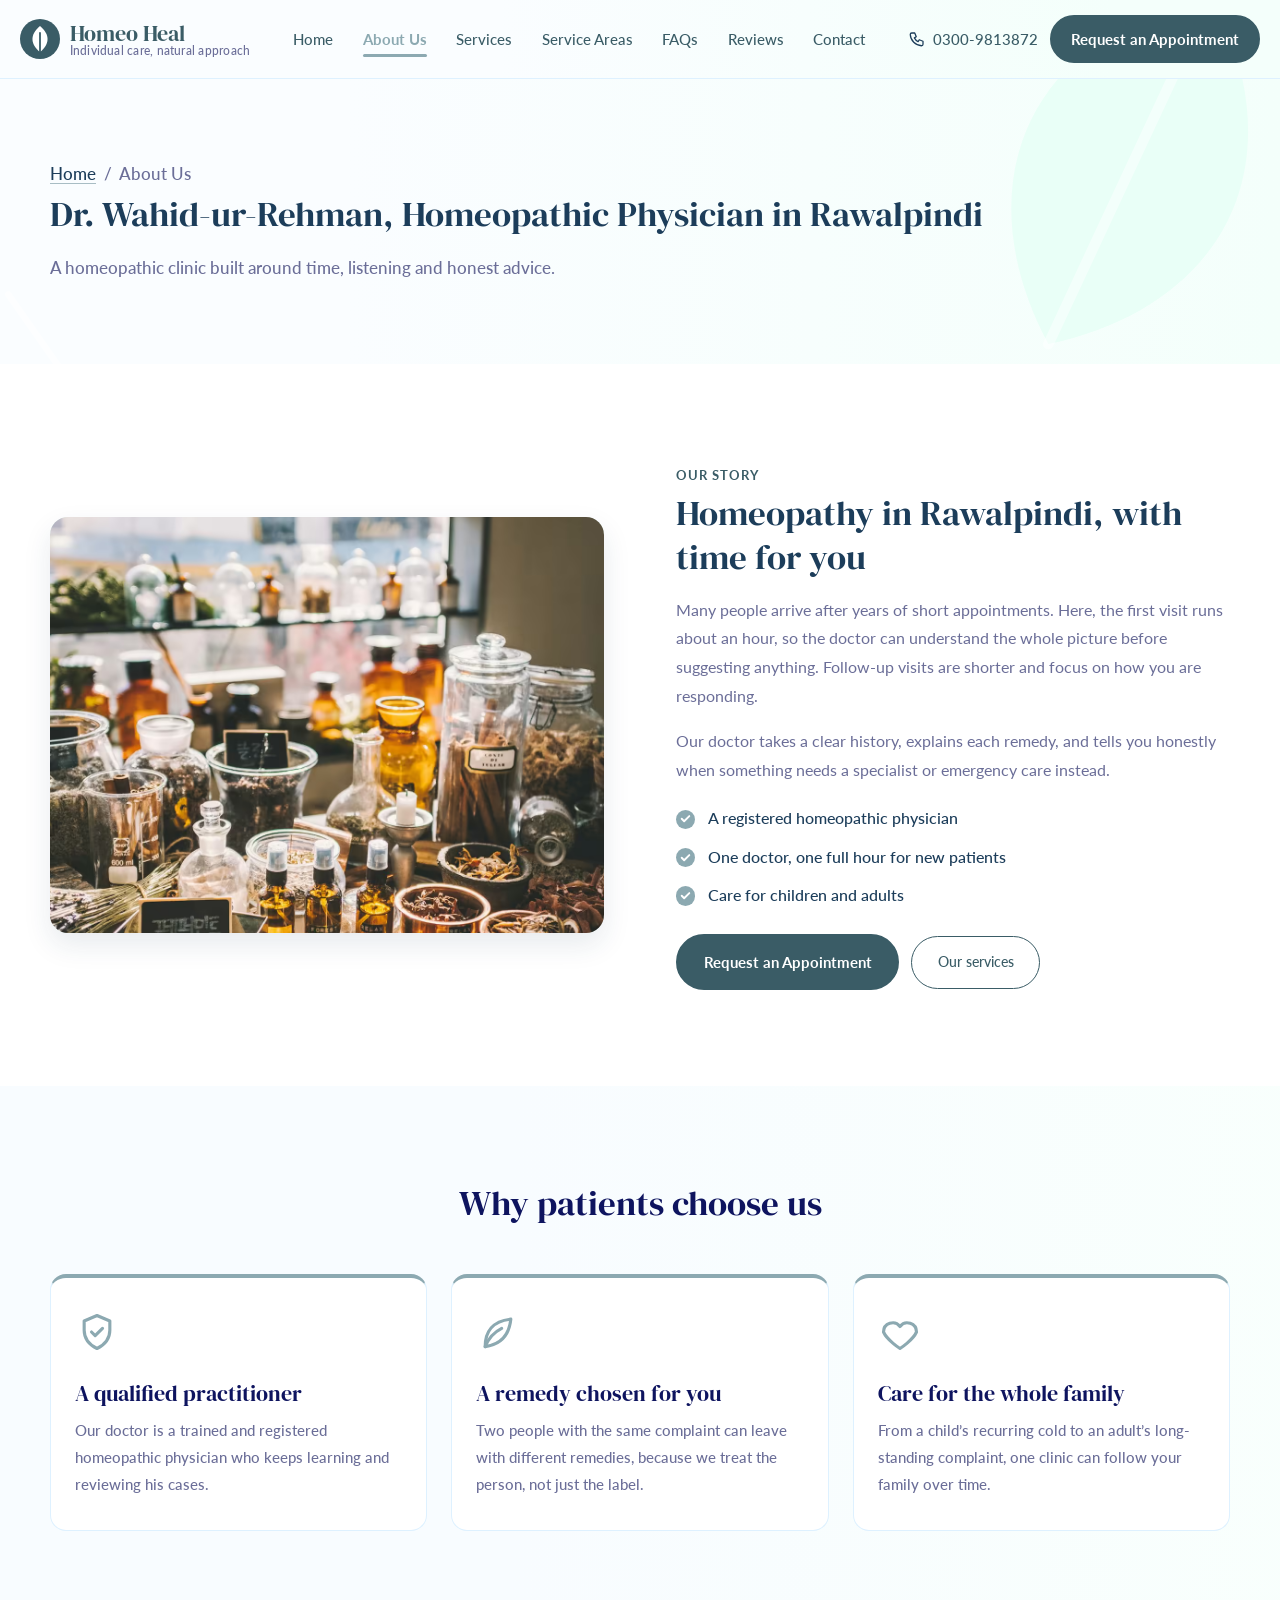
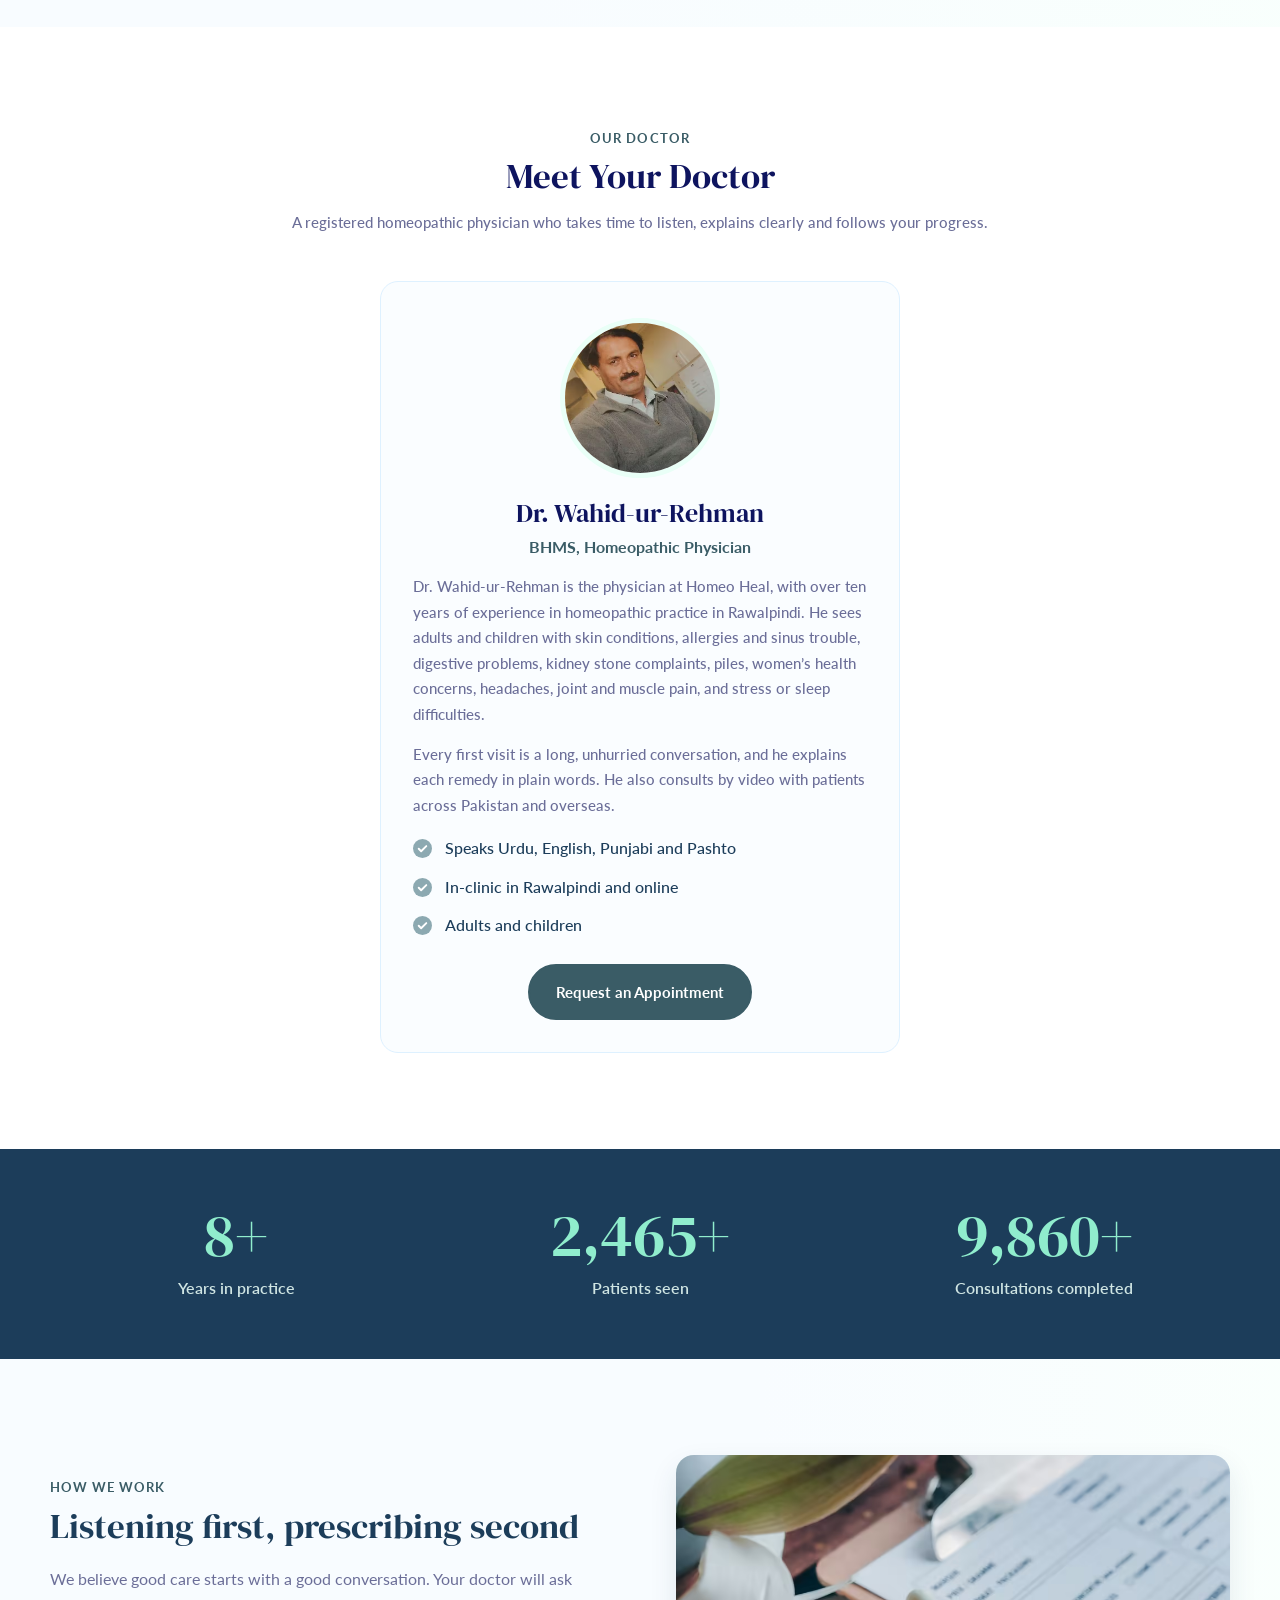
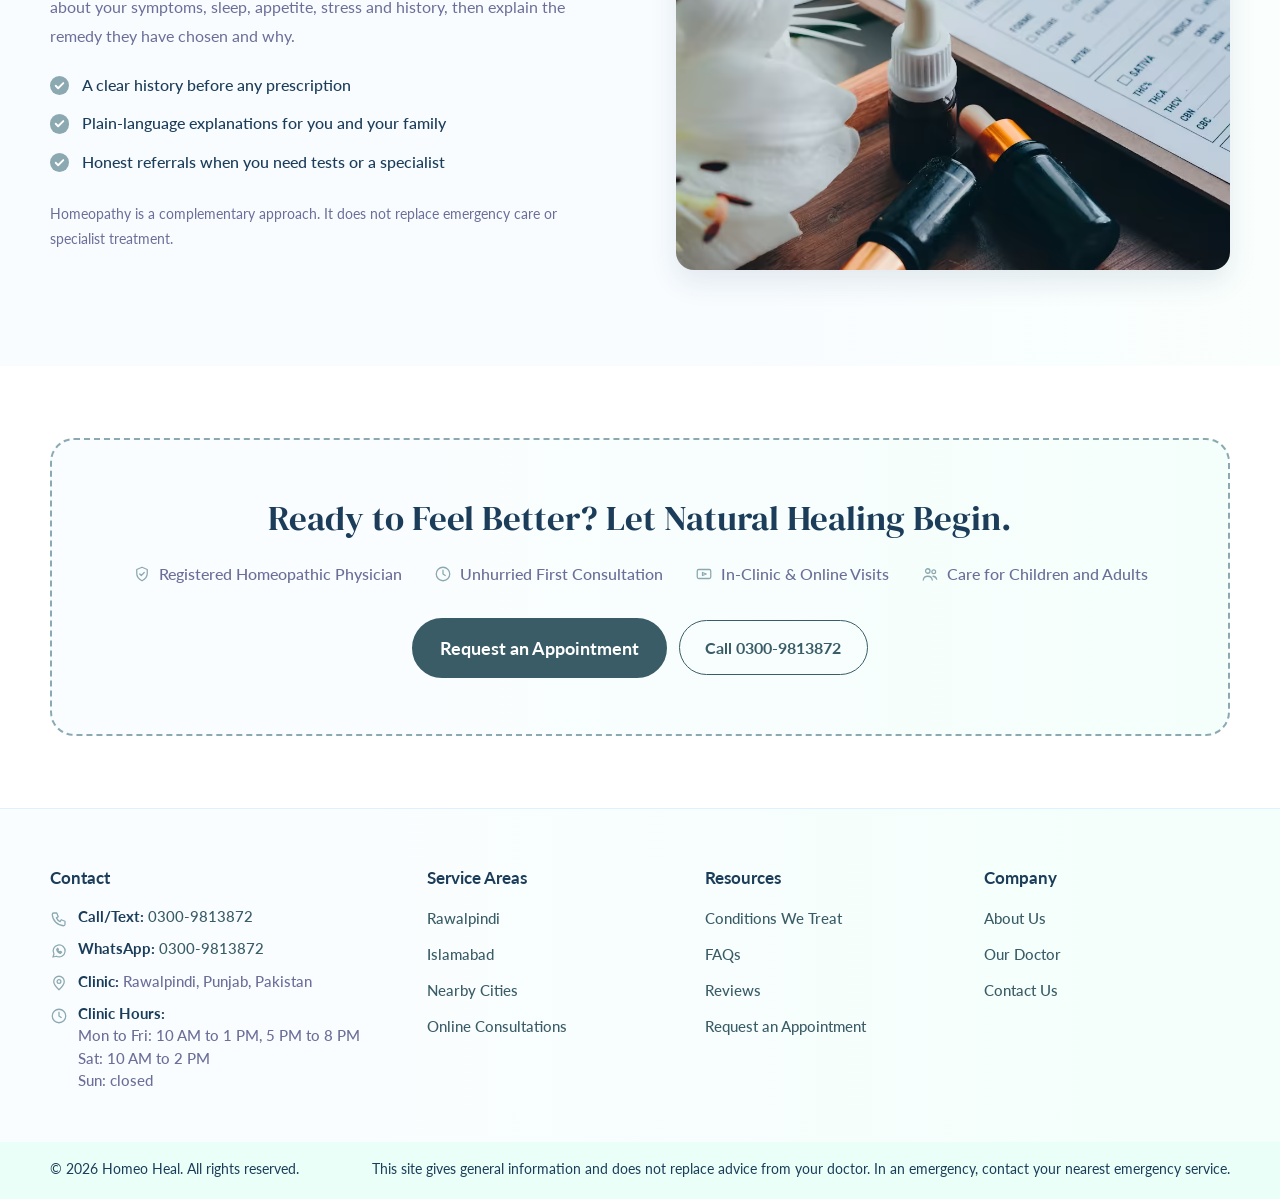
==== commit 7497d098: "Doctor card: add Pashto to languages Co-Authored-By: Claude Sonnet 5.5 <noreply@anthropic.com>" ====
--- a/about.html
+++ b/about.html
@@ -17,7 +17,7 @@
 <link rel="preconnect" href="https://fonts.gstatic.com" crossorigin>
 <link href="https://fonts.googleapis.com/css2?family=DM+Serif+Display&family=Lato:wght@400;700;900&display=swap" rel="stylesheet">
 <link rel="stylesheet" href="assets/css/style.css">
-<script type="application/ld+json">{"@context":"https://schema.org","@type":["Physician","Person"],"name":"Dr. Wahid-ur-Rehman","honorificPrefix":"Dr.","image":"https://homeo-heal.pages.dev/assets/images/doctor-wahid.jpg","jobTitle":"Homeopathic Physician","description":"Homeopathic physician (BHMS) with over ten years of practice in Rawalpindi, seeing adults and children in clinic and online.","hasCredential":{"@type":"EducationalOccupationalCredential","credentialCategory":"degree","name":"BHMS"},"medicalSpecialty":"Homeopathy","worksFor":{"@type":"MedicalBusiness","name":"Homeo Heal","url":"https://homeo-heal.pages.dev/"},"workLocation":{"@type":"Place","address":{"@type":"PostalAddress","addressLocality":"Rawalpindi","addressCountry":"PK"}},"url":"https://homeo-heal.pages.dev/about"}</script>
+<script type="application/ld+json">{"@context":"https://schema.org","@type":["Physician","Person"],"name":"Dr. Wahid-ur-Rehman","honorificPrefix":"Dr.","knowsLanguage":["Urdu","English","Punjabi","Pashto"],"image":"https://homeo-heal.pages.dev/assets/images/doctor-wahid.jpg","jobTitle":"Homeopathic Physician","description":"Homeopathic physician (BHMS) with over ten years of practice in Rawalpindi, seeing adults and children in clinic and online.","hasCredential":{"@type":"EducationalOccupationalCredential","credentialCategory":"degree","name":"BHMS"},"medicalSpecialty":"Homeopathy","worksFor":{"@type":"MedicalBusiness","name":"Homeo Heal","url":"https://homeo-heal.pages.dev/"},"workLocation":{"@type":"Place","address":{"@type":"PostalAddress","addressLocality":"Rawalpindi","addressCountry":"PK"}},"url":"https://homeo-heal.pages.dev/about"}</script>
 </head>
 <body>
 
@@ -114,7 +114,7 @@
           <p class="bio">Dr. Wahid-ur-Rehman is the physician at Homeo Heal, with over ten years of experience in homeopathic practice in Rawalpindi. He sees adults and children with skin conditions, allergies and sinus trouble, digestive problems, kidney stone complaints, piles, women’s health concerns, headaches, joint and muscle pain, and stress or sleep difficulties.</p>
           <p class="bio">Every first visit is a long, unhurried conversation, and he explains each remedy in plain words. He also consults by video with patients across Pakistan and overseas.</p>
           <ul class="ticks">
-            <li>Speaks Urdu, English and Punjabi</li>
+            <li>Speaks Urdu, English, Punjabi and Pashto</li>
             <li>In-clinic in Rawalpindi and online</li>
             <li>Adults and children</li>
           </ul>
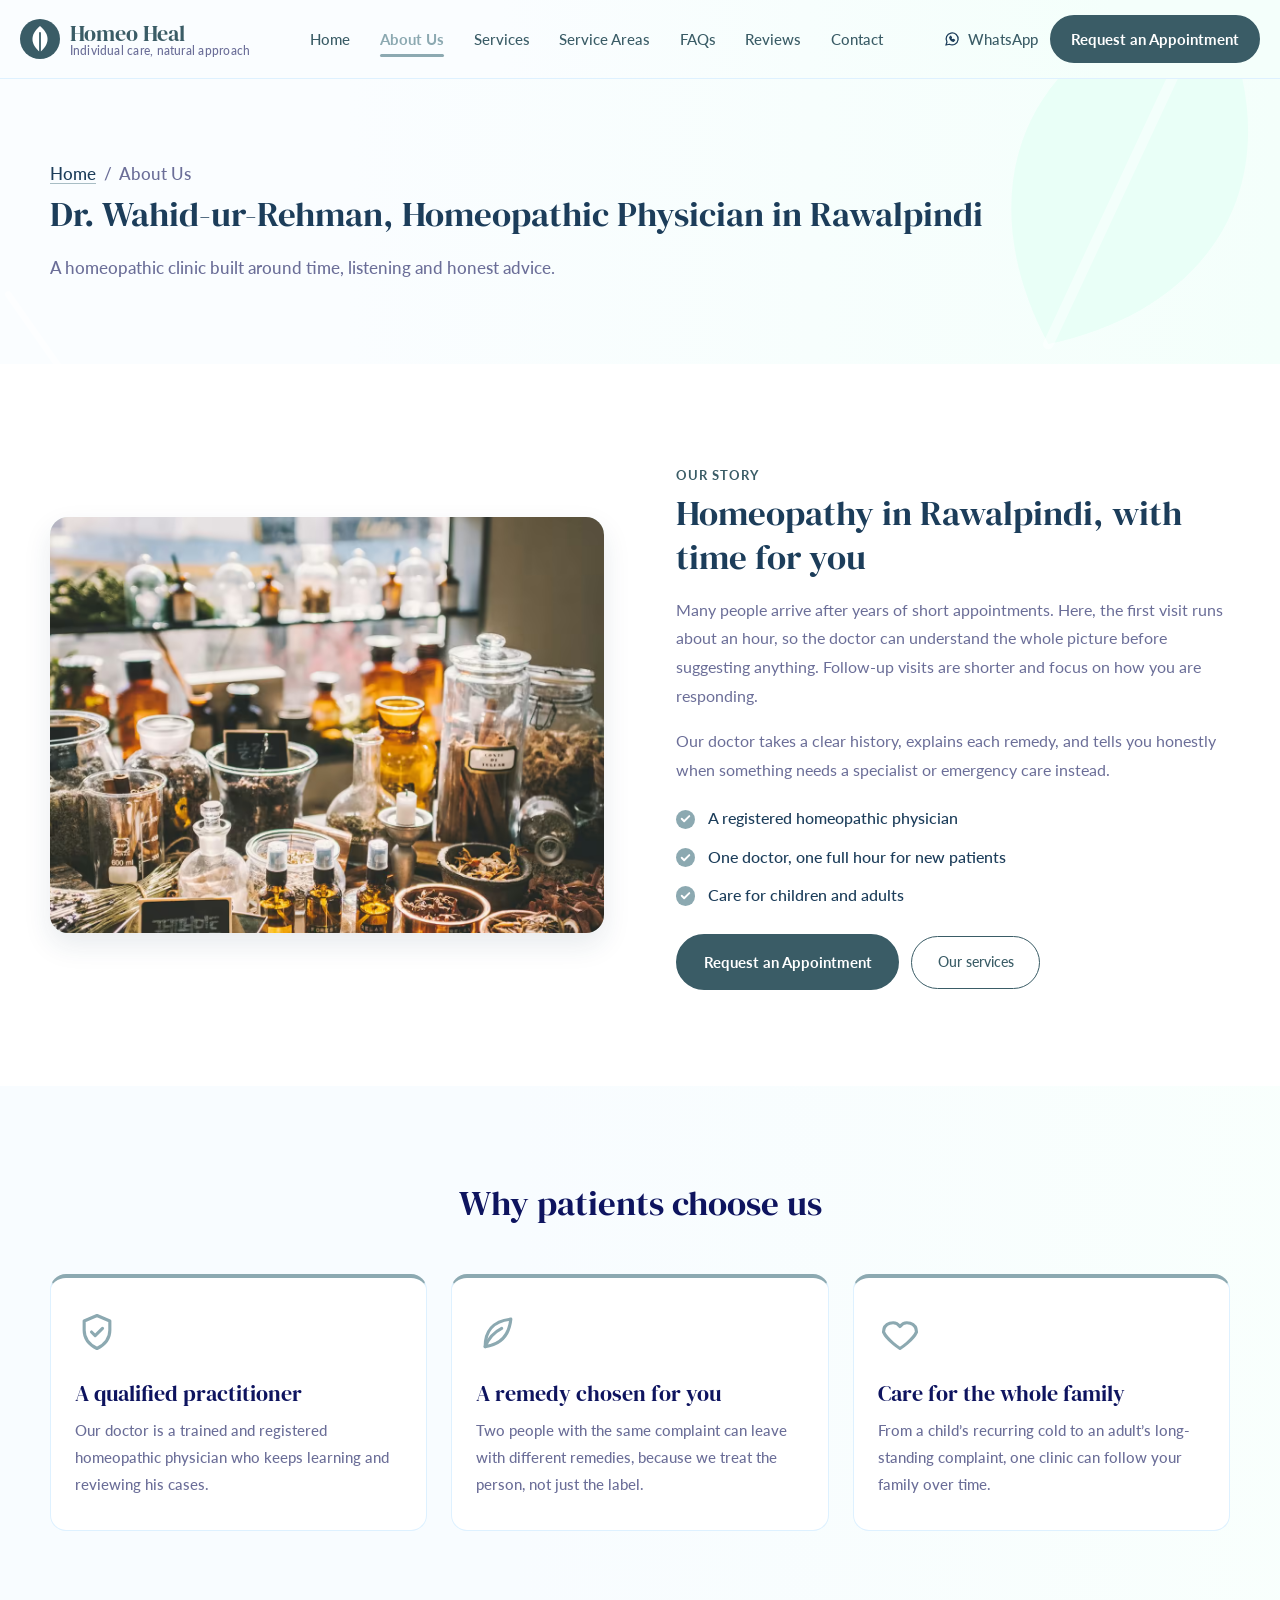
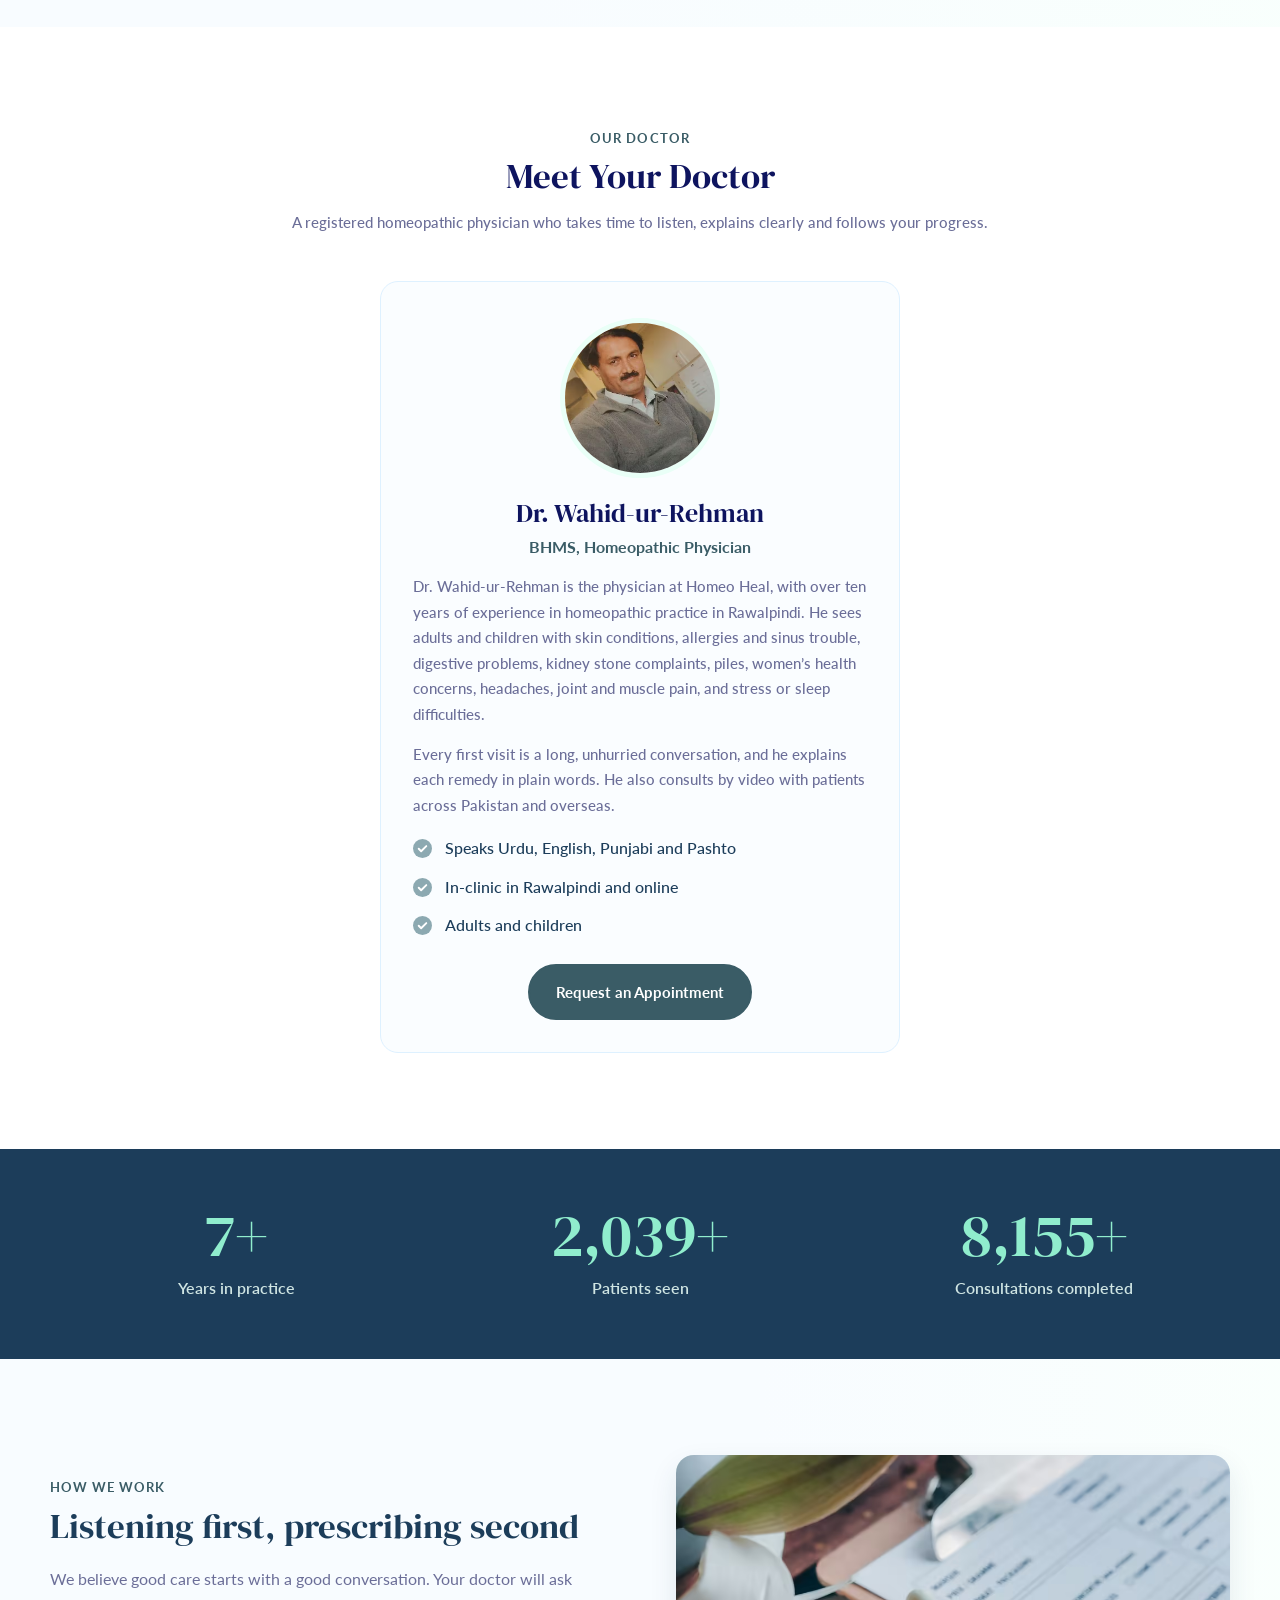
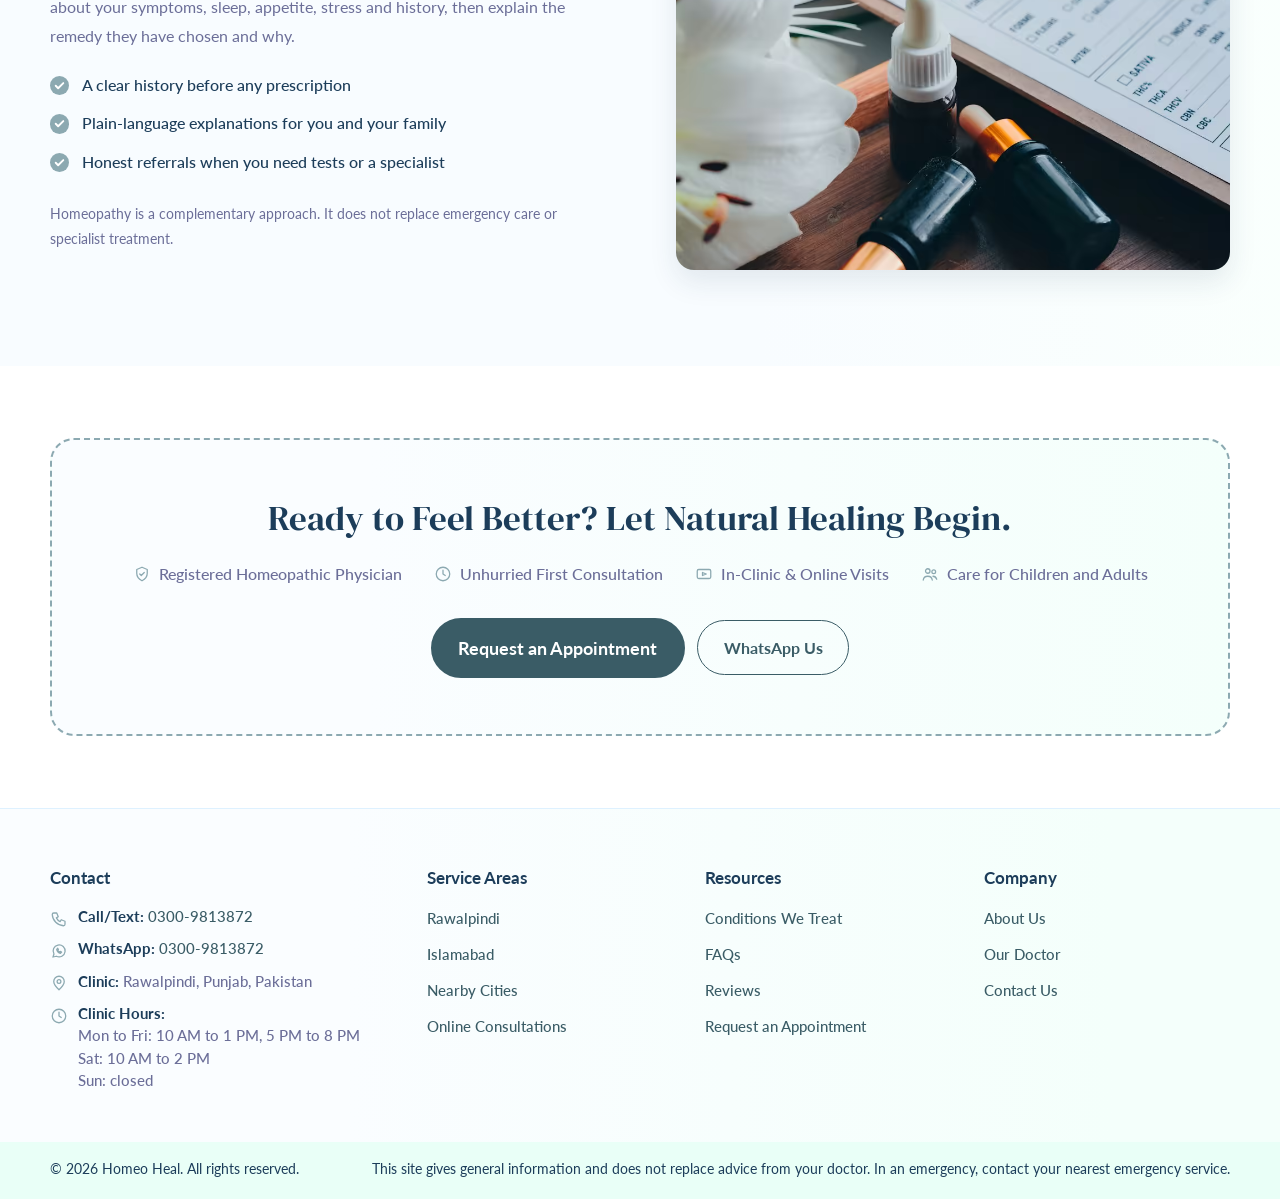
==== commit 3ff027ec: "Replace call buttons with WhatsApp, keep phone number only in footer Co-Authored-By: Claude Sonnet 5" ====
--- a/about.html
+++ b/about.html
@@ -51,7 +51,7 @@
     </nav>
 
     <div class="header-actions">
-      <a class="header-phone" href="tel:+923009813872"><svg viewBox="0 0 24 24" fill="none" stroke="currentColor" stroke-width="1.7" stroke-linecap="round" stroke-linejoin="round" aria-hidden="true"><path d="M5 4h4l2 5-2.5 1.5a11 11 0 0 0 5 5L15 13l5 2v4a2 2 0 0 1-2 2A16 16 0 0 1 3 6a2 2 0 0 1 2-2z"/></svg>0300-9813872</a>
+      <a class="header-phone" href="https://wa.me/923009813872?text=Hello%20Homeo%20Heal%2C%20I%20would%20like%20to%20book%20an%20appointment." rel="noopener"><svg viewBox="0 0 24 24" fill="none" stroke="currentColor" stroke-width="1.7" stroke-linecap="round" stroke-linejoin="round" aria-hidden="true"><path d="M4 20l1.3-4A8 8 0 1 1 8.5 19L4 20z"/><path d="M9 10c.5 2.5 2.5 4.5 5 5l1.5-1.5-2-1-1 .8c-.8-.4-1.6-1.2-2-2l.8-1-1-2z"/></svg>WhatsApp</a>
       <a class="btn btn--gold btn-long" href="/request-an-appointment">Request an Appointment</a>
       <a class="btn btn--gold btn-short" href="/request-an-appointment">Book</a>
       <button class="menu-toggle" id="menu-toggle" type="button" aria-expanded="false" aria-controls="nav">Menu</button>
@@ -163,7 +163,7 @@
       </div>
       <div class="btn-row pair center">
         <a class="btn btn--gold" href="/request-an-appointment"><span class="lb-l">Request an Appointment</span><span class="lb-s">Book Appointment</span></a>
-        <a class="btn btn--light" href="tel:+923009813872"><span class="lb-l">Call 0300-9813872</span><span class="lb-s">Call Now</span></a>
+        <a class="btn btn--light" href="https://wa.me/923009813872?text=Hello%20Homeo%20Heal%2C%20I%20would%20like%20to%20book%20an%20appointment." rel="noopener"><span class="lb-l">WhatsApp Us</span><span class="lb-s">WhatsApp</span></a>
       </div>
     </div>
   </section>
--- a/assets/css/style.css
+++ b/assets/css/style.css
@@ -954,3 +954,6 @@
 
 /* AVIF <picture> wrappers do not affect layout */
 picture{display:contents}
+
+/* contact page now has three cards */
+@media (min-width: 760px) { .contact-grid { grid-template-columns: repeat(3, 1fr); } }
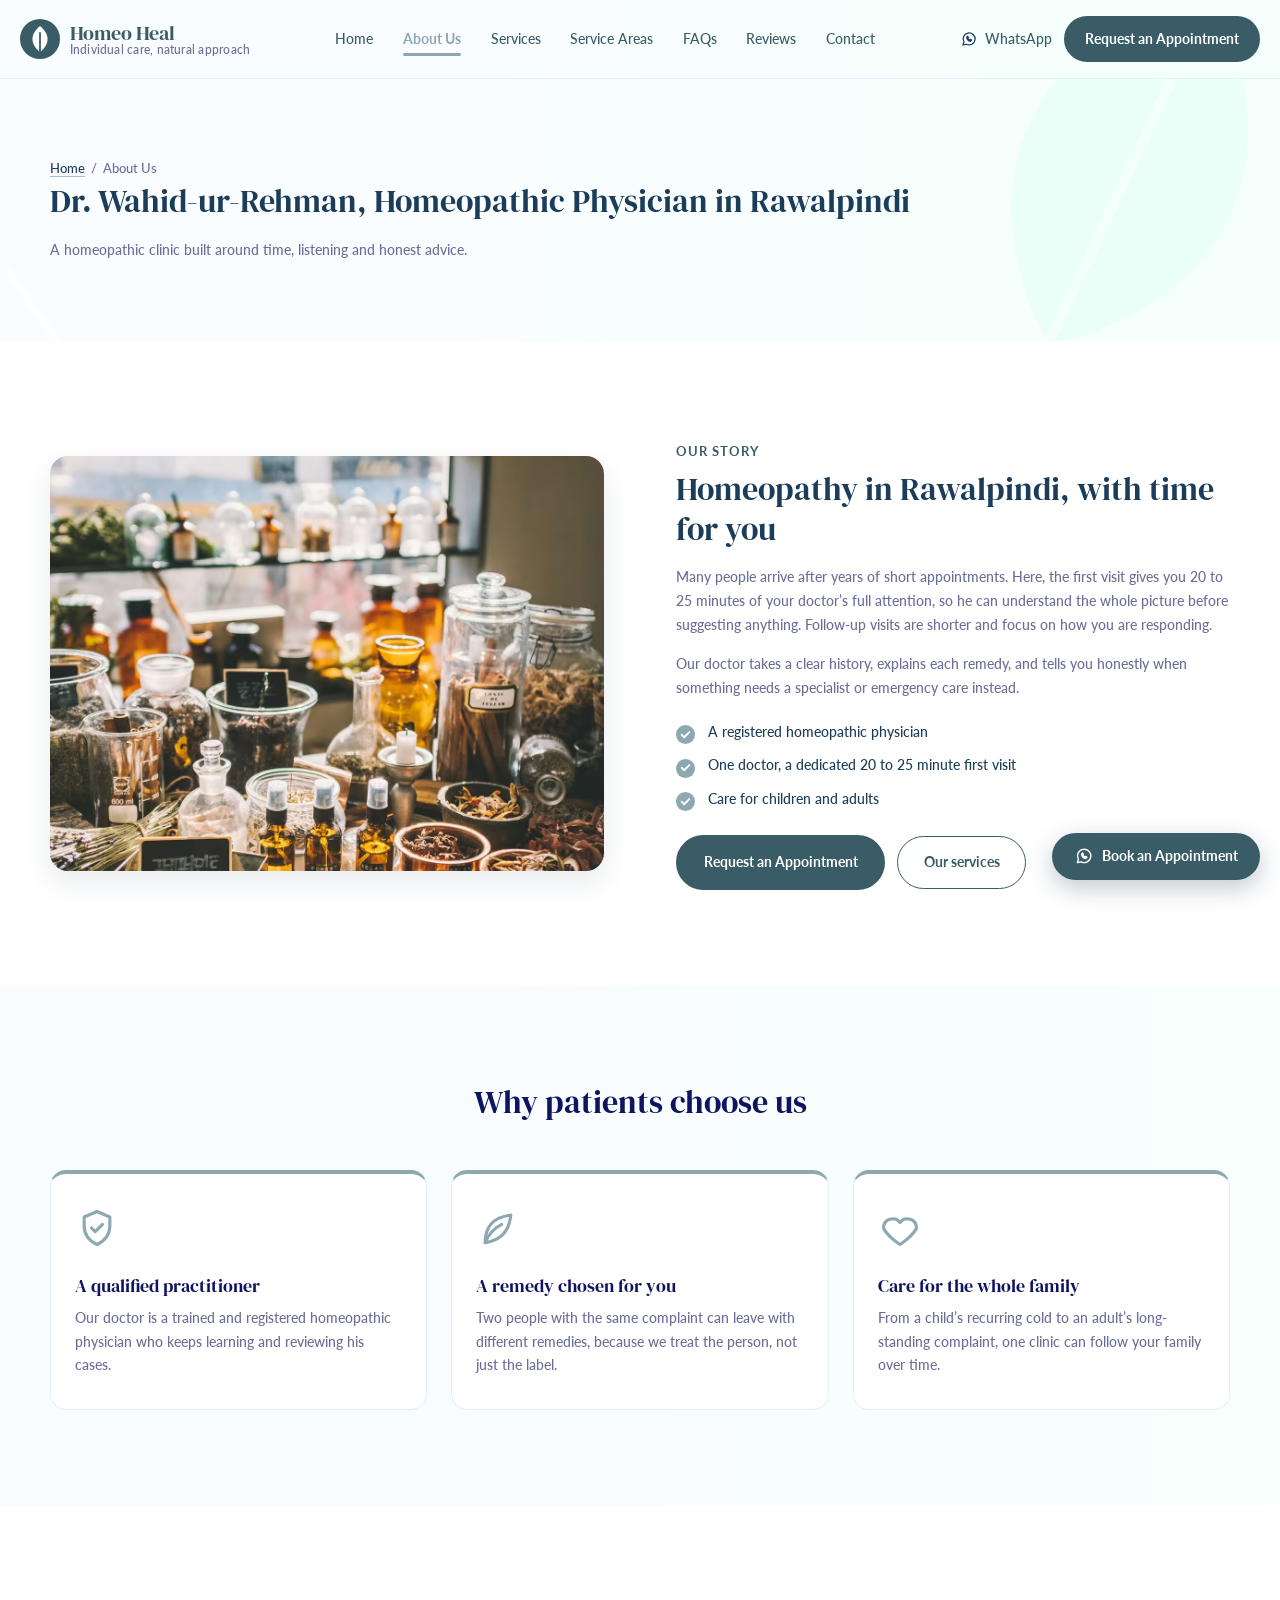
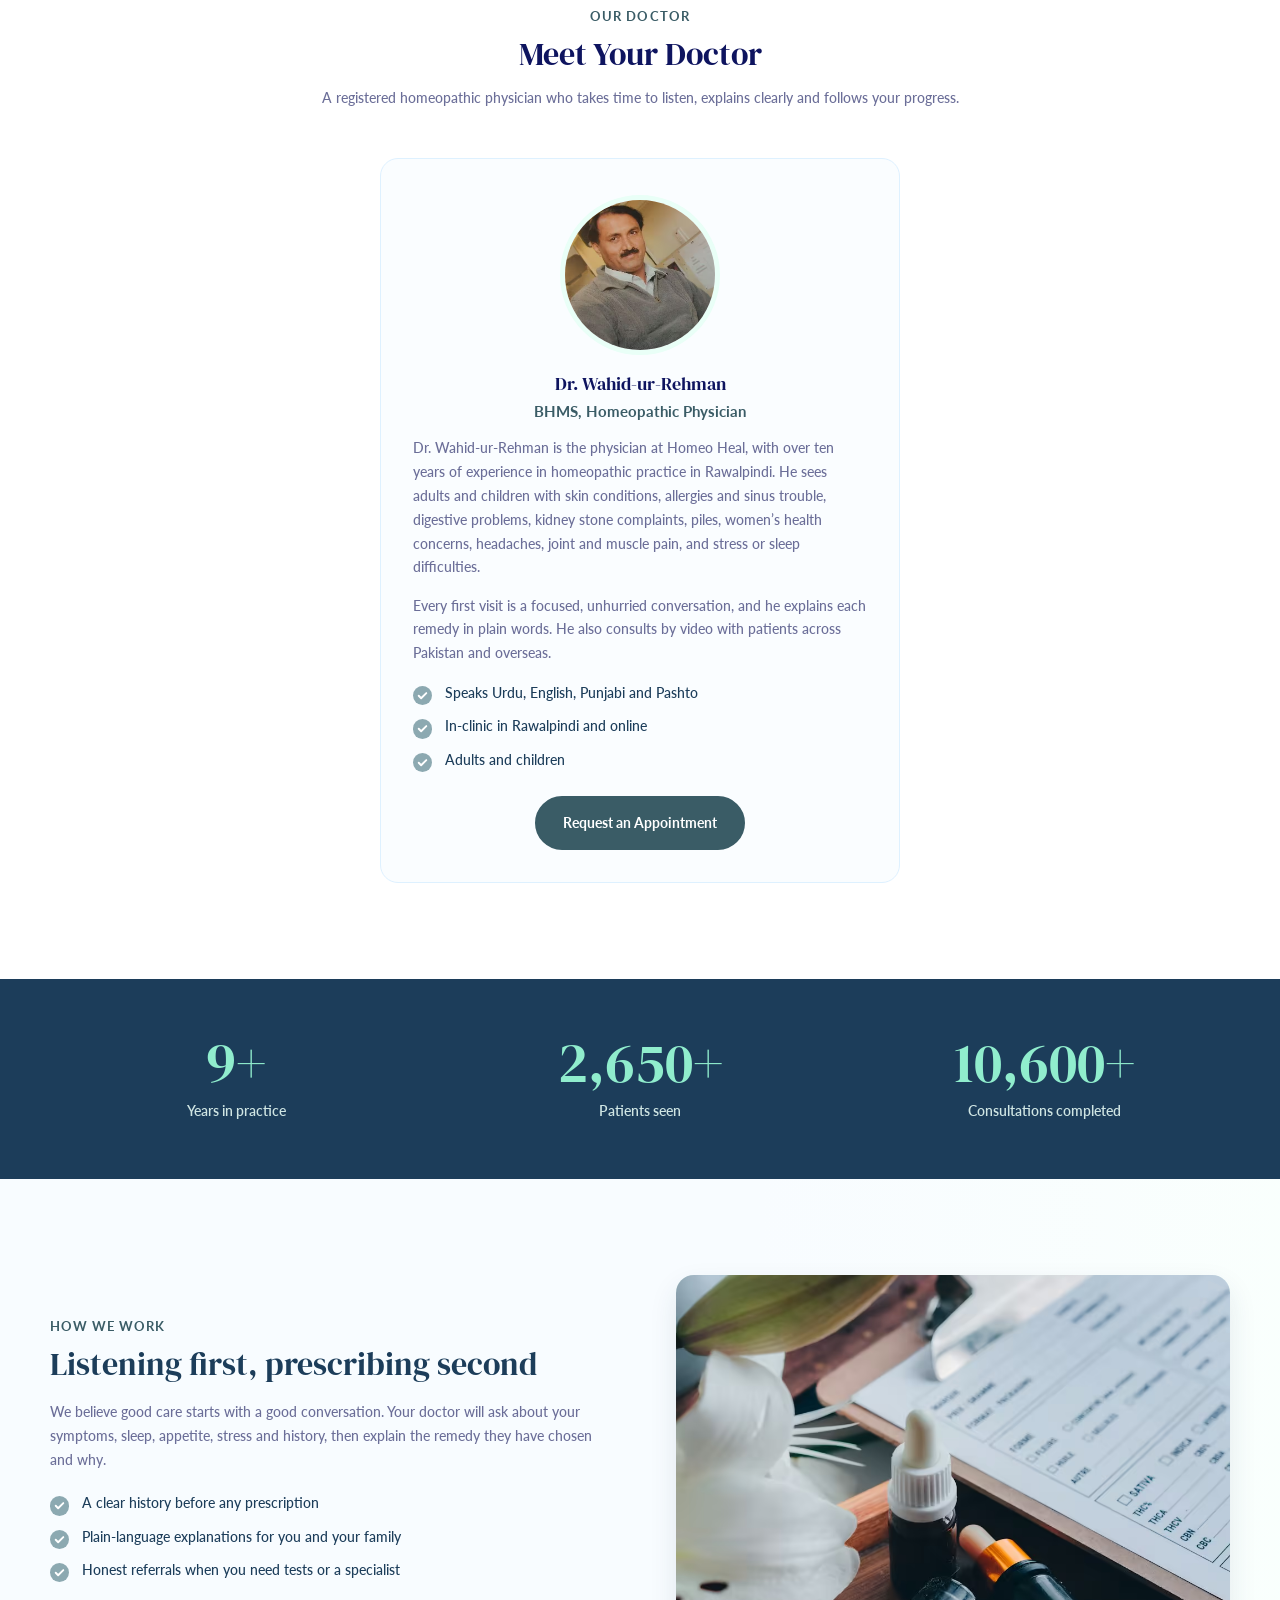
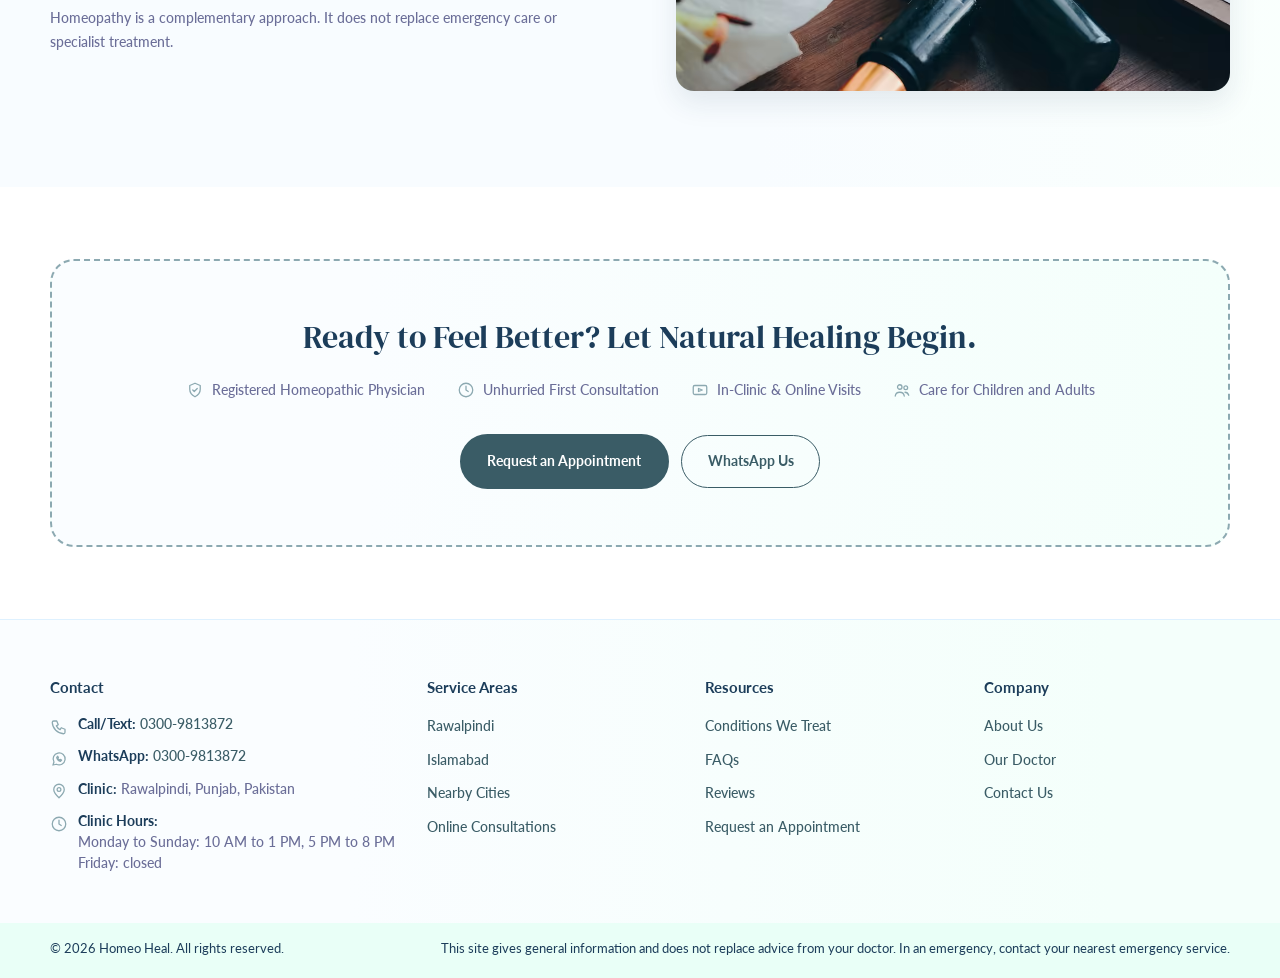
==== commit 16ab02fc: "WhatsApp booking popup with lead capture, floating button, new hours and visit length, unified type " ====
--- a/about.html
+++ b/about.html
@@ -76,11 +76,11 @@
       <div>
         <span class="eyebrow">Our story</span>
         <h2>Homeopathy in Rawalpindi, with time for you</h2>
-        <p style="margin-top:1rem">Many people arrive after years of short appointments. Here, the first visit runs about an hour, so the doctor can understand the whole picture before suggesting anything. Follow-up visits are shorter and focus on how you are responding.</p>
+        <p style="margin-top:1rem">Many people arrive after years of short appointments. Here, the first visit gives you 20 to 25 minutes of your doctor’s full attention, so he can understand the whole picture before suggesting anything. Follow-up visits are shorter and focus on how you are responding.</p>
         <p>Our doctor takes a clear history, explains each remedy, and tells you honestly when something needs a specialist or emergency care instead.</p>
         <ul class="ticks">
           <li>A registered homeopathic physician</li>
-          <li>One doctor, one full hour for new patients</li>
+          <li>One doctor, a dedicated 20 to 25 minute first visit</li>
           <li>Care for children and adults</li>
         </ul>
         <div class="btn-row pair"><a class="btn btn--gold" href="/request-an-appointment"><span class="lb-l">Request an Appointment</span><span class="lb-s">Book Appointment</span></a><a class="btn btn--outline" href="/services"><span class="lb-l">Our services</span><span class="lb-s">Services</span></a></div>
@@ -112,7 +112,7 @@
           <h3>Dr. Wahid-ur-Rehman</h3>
           <p class="cred">BHMS, Homeopathic Physician</p>
           <p class="bio">Dr. Wahid-ur-Rehman is the physician at Homeo Heal, with over ten years of experience in homeopathic practice in Rawalpindi. He sees adults and children with skin conditions, allergies and sinus trouble, digestive problems, kidney stone complaints, piles, women’s health concerns, headaches, joint and muscle pain, and stress or sleep difficulties.</p>
-          <p class="bio">Every first visit is a long, unhurried conversation, and he explains each remedy in plain words. He also consults by video with patients across Pakistan and overseas.</p>
+          <p class="bio">Every first visit is a focused, unhurried conversation, and he explains each remedy in plain words. He also consults by video with patients across Pakistan and overseas.</p>
           <ul class="ticks">
             <li>Speaks Urdu, English, Punjabi and Pashto</li>
             <li>In-clinic in Rawalpindi and online</li>
@@ -177,7 +177,7 @@
         <p><svg viewBox="0 0 24 24" fill="none" stroke="currentColor" stroke-width="1.7" stroke-linecap="round" stroke-linejoin="round" aria-hidden="true"><path d="M5 4h4l2 5-2.5 1.5a11 11 0 0 0 5 5L15 13l5 2v4a2 2 0 0 1-2 2A16 16 0 0 1 3 6a2 2 0 0 1 2-2z"/></svg><span><strong>Call/Text:</strong> <a href="tel:+923009813872">0300-9813872</a></span></p>
         <p><svg viewBox="0 0 24 24" fill="none" stroke="currentColor" stroke-width="1.7" stroke-linecap="round" stroke-linejoin="round" aria-hidden="true"><path d="M4 20l1.3-4A8 8 0 1 1 8.5 19L4 20z"/><path d="M9 10c.5 2.5 2.5 4.5 5 5l1.5-1.5-2-1-1 .8c-.8-.4-1.6-1.2-2-2l.8-1-1-2z"/></svg><span><strong>WhatsApp:</strong> <a href="https://wa.me/923009813872" rel="noopener">0300-9813872</a></span></p>
         <p><svg viewBox="0 0 24 24" fill="none" stroke="currentColor" stroke-width="1.7" stroke-linecap="round" stroke-linejoin="round" aria-hidden="true"><path d="M12 21s-7-6.5-7-11a7 7 0 0 1 14 0c0 4.5-7 11-7 11z"/><circle cx="12" cy="10" r="2.5"/></svg><span><strong>Clinic:</strong> Rawalpindi, Punjab, Pakistan</span></p>
-        <p><svg viewBox="0 0 24 24" fill="none" stroke="currentColor" stroke-width="1.7" stroke-linecap="round" stroke-linejoin="round" aria-hidden="true"><circle cx="12" cy="12" r="9"/><path d="M12 7v5l3 2"/></svg><span><strong>Clinic Hours:</strong><br>Mon to Fri: 10 AM to 1 PM, 5 PM to 8 PM<br>Sat: 10 AM to 2 PM<br>Sun: closed</span></p>
+        <p><svg viewBox="0 0 24 24" fill="none" stroke="currentColor" stroke-width="1.7" stroke-linecap="round" stroke-linejoin="round" aria-hidden="true"><circle cx="12" cy="12" r="9"/><path d="M12 7v5l3 2"/></svg><span><strong>Clinic Hours:</strong><br>Monday to Sunday: 10 AM to 1 PM, 5 PM to 8 PM<br>Friday: closed</span></p>
       </div>
       <div>
         <span class="foot-head">Service Areas</span>
@@ -215,6 +215,25 @@
   </div>
 </div>
 
+<!-- Floating booking button and popup -->
+<button class="fab-book" id="fab-book" type="button" aria-haspopup="dialog" aria-controls="bk-modal"><svg viewBox="0 0 24 24" fill="none" stroke="currentColor" stroke-width="1.7" stroke-linecap="round" stroke-linejoin="round" aria-hidden="true"><path d="M4 20l1.3-4A8 8 0 1 1 8.5 19L4 20z"/><path d="M9 10c.5 2.5 2.5 4.5 5 5l1.5-1.5-2-1-1 .8c-.8-.4-1.6-1.2-2-2l.8-1-1-2z"/></svg><span>Book an Appointment</span></button>
+<div class="bk-modal" id="bk-modal" role="dialog" aria-modal="true" aria-labelledby="bk-title" hidden>
+  <div class="bk-card">
+    <div class="bk-head">
+      <span class="bk-head-ico"><svg viewBox="0 0 24 24" fill="none" stroke="currentColor" stroke-width="1.7" stroke-linecap="round" stroke-linejoin="round" aria-hidden="true"><rect x="3" y="5" width="18" height="16" rx="2"/><path d="M3 10h18M8 3v4M16 3v4"/></svg></span>
+      <h2 id="bk-title">Book an Appointment</h2>
+      <button class="bk-close" id="bk-close" type="button" aria-label="Close">&times;</button>
+    </div>
+
+    <div class="bk-step bk-detail">
+      <picture><source srcset="assets/images/doctor-wahid.avif" type="image/avif"><img class="bk-photo" src="assets/images/doctor-wahid.jpg" alt="Dr. Wahid-ur-Rehman" width="84" height="84" loading="lazy"></picture>
+      <h3>Dr. Wahid-ur-Rehman, BHMS</h3>
+      <p class="bk-desc">Book an <strong>online video consultation</strong> from anywhere in Pakistan or overseas, or a <strong>clinic appointment</strong> at our Rawalpindi clinic. The first visit takes about 20 to 25 minutes.<br><strong>Clinic Hours:</strong><br>Monday to Sunday: 10 AM to 1 PM and 5 PM to 8 PM<br>Friday: Closed<br><strong>Consultation fee: Rs. 1,000.</strong></p>
+      <button class="bk-wa" id="bk-wa" type="button"><svg viewBox="0 0 24 24" fill="none" stroke="currentColor" stroke-width="1.7" stroke-linecap="round" stroke-linejoin="round" aria-hidden="true"><path d="M4 20l1.3-4A8 8 0 1 1 8.5 19L4 20z"/><path d="M9 10c.5 2.5 2.5 4.5 5 5l1.5-1.5-2-1-1 .8c-.8-.4-1.6-1.2-2-2l.8-1-1-2z"/></svg><span>Book Now on WhatsApp</span></button>
+    </div>
+  </div>
+</div>
+
 <script src="assets/js/main.js"></script>
 </body>
 </html>
--- a/assets/css/style.css
+++ b/assets/css/style.css
@@ -19,14 +19,14 @@
 }
 *, *::before, *::after { box-sizing: border-box; }
 html { scroll-behavior: smooth; scroll-padding-top: 90px; }
-body { overflow-x: clip; margin: 0; font-family: var(--sans); font-size: 1.0625rem; line-height: 1.65; color: var(--ink); background: var(--paper); }
+body { overflow-x: clip; margin: 0; font-family: var(--sans); font-size: 0.978rem; line-height: 1.65; color: var(--ink); background: var(--paper); }
 img, svg { max-width: 100%; }
 img { display: block; height: auto; }
 a { color: var(--teal-dark); }
 h1, h2, h3, h4 { font-family: var(--serif); line-height: 1.2; margin: 0; color: var(--navy); }
-h1 { font-size: clamp(2.1rem, 5vw, 3.4rem); font-weight: 600; }
-h2 { font-size: clamp(1.8rem, 3.8vw, 2.6rem); font-weight: 600; }
-h3 { font-size: 1.3rem; font-weight: 600; }
+h1 { font-size: clamp(1.932rem, 4.6vw, 3.128rem); font-weight: 600; }
+h2 { font-size: clamp(1.656rem, 3.496vw, 2.392rem); font-weight: 600; }
+h3 { font-size: 1.196rem; font-weight: 600; }
 p { margin: 0 0 1rem; }
 ul { padding-left: 1.2rem; }
 :focus-visible { outline: 3px solid var(--gold); outline-offset: 3px; }
@@ -37,13 +37,13 @@
 .section--soft { background: var(--soft); }
 .section-head { text-align: center; max-width: 44rem; margin: 0 auto 3rem; }
 .section-head p { color: var(--muted); margin-top: 0.75rem; }
-.eyebrow { display: inline-block; font: 700 0.85rem var(--sans); letter-spacing: 0.08em; text-transform: uppercase; color: var(--teal); margin-bottom: 0.6rem; }
+.eyebrow { display: inline-block; font: 700 0.813rem var(--sans); letter-spacing: 0.08em; text-transform: uppercase; color: var(--teal); margin-bottom: 0.6rem; }
 .center { text-align: center; }
 .mt { margin-top: 2rem; }
 
 /* Buttons */
 .btn {
-  display: inline-block; font: 700 1rem/1 var(--sans);
+  display: inline-block; font: 700 0.92rem/1 var(--sans);
   padding: 1rem 1.6rem; border-radius: 999px;
   border: 2px solid var(--teal); background: var(--teal); color: #fff;
   text-decoration: none; cursor: pointer; text-align: center;
@@ -62,7 +62,7 @@
 .btn-row.center { justify-content: center; }
 
 /* Announcement bar */
-.topbar { background: var(--navy); color: #e6f1f0; font-size: 0.93rem; text-align: center; padding: 0.55rem 1rem; }
+.topbar { background: var(--navy); color: #e6f1f0; font-size: 0.856rem; text-align: center; padding: 0.55rem 1rem; }
 .topbar a { color: #fff; font-weight: 700; }
 
 /* Header */
@@ -70,16 +70,16 @@
 .site-header .wrap { width: min(1320px, 100% - 2.5rem); }
 .brand { flex: none; }
 .header-row { display: flex; align-items: center; justify-content: space-between; gap: 1rem; min-height: 78px; }
-.brand { display: flex; align-items: center; gap: 0.6rem; font-family: var(--serif); font-weight: 700; font-size: 1.25rem; color: var(--navy); text-decoration: none; line-height: 1.1; }
+.brand { display: flex; align-items: center; gap: 0.6rem; font-family: var(--serif); font-weight: 700; font-size: 1.15rem; color: var(--navy); text-decoration: none; line-height: 1.1; }
 .brand-mark { width: 40px; height: 40px; flex: none; }
 .brand small { display: block; font-family: var(--sans); font-weight: 600; font-size: 0.72rem; color: var(--muted); letter-spacing: 0.02em; }
 .header-actions { display: flex; align-items: center; gap: 0.75rem; }
 .header-phone { font-weight: 700; color: var(--navy); text-decoration: none; white-space: nowrap; display: none; align-items: center; gap: 0.4rem; }
 .header-phone svg { width: 18px; height: 18px; color: var(--navy); }
 .header-phone:hover { color: var(--teal); }
-.header-actions .btn { padding: 0.75rem 1.2rem; font-size: 0.95rem; }
+.header-actions .btn { padding: 0.75rem 1.2rem; font-size: 0.874rem; }
 .header-actions .btn-long { display: none; }
-.menu-toggle { display: inline-flex; background: none; border: 2px solid var(--line); border-radius: 8px; padding: 0.55rem 0.7rem; cursor: pointer; color: var(--navy); font: 700 0.9rem var(--sans); }
+.menu-toggle { display: inline-flex; background: none; border: 2px solid var(--line); border-radius: 8px; padding: 0.55rem 0.7rem; cursor: pointer; color: var(--navy); font: 700 0.828rem var(--sans); }
 
 .nav { display: none; position: absolute; left: 0; right: 0; top: 100%; background: #fff; border-bottom: 1px solid var(--line); padding: 0.5rem 1.25rem 1.25rem; box-shadow: 0 12px 24px rgba(15, 59, 76, 0.12); }
 .nav.open { display: block; }
@@ -115,11 +115,11 @@
 @media (min-width: 940px) { .banner-grid { grid-template-columns: 1.1fr 0.9fr; gap: 4rem; } }
 .banner h1 { margin-bottom: 1.1rem; }
 .banner h1 em { font-style: normal; color: var(--teal); }
-.banner p.lead { font-size: 1.15rem; color: var(--muted); max-width: 36rem; margin-bottom: 2rem; }
+.banner p.lead { font-size: 1.058rem; color: var(--muted); max-width: 36rem; margin-bottom: 2rem; }
 .banner-photo { position: relative; max-width: 420px; justify-self: center; width: 100%; }
 .banner-photo .frame { border-radius: 220px 220px 28px 28px; overflow: hidden; aspect-ratio: 9 / 11; background: var(--teal); box-shadow: 0 24px 50px rgba(15, 59, 76, 0.22); border: 8px solid #fff; }
 .banner-photo .frame img { width: 100%; height: 100%; object-fit: cover; }
-.badge { position: absolute; display: flex; align-items: center; gap: 0.6rem; background: #fff; border-radius: 14px; padding: 0.7rem 0.95rem; font: 700 0.88rem/1.25 var(--sans); color: var(--navy); box-shadow: 0 12px 28px rgba(15, 59, 76, 0.18); }
+.badge { position: absolute; display: flex; align-items: center; gap: 0.6rem; background: #fff; border-radius: 14px; padding: 0.7rem 0.95rem; font: 700 0.813rem/1.25 var(--sans); color: var(--navy); box-shadow: 0 12px 28px rgba(15, 59, 76, 0.18); }
 .badge svg { width: 30px; height: 30px; color: var(--teal); flex: none; }
 .badge small { display: block; font-weight: 600; color: var(--muted); }
 .badge.b1 { left: -14px; bottom: 16%; }
@@ -130,13 +130,13 @@
 .trust { position: relative; margin-top: -3.5rem; padding-bottom: clamp(3rem, 7vw, 5rem); }
 .trust-card { background: #fff; border: 1px solid var(--line); border-radius: 20px; box-shadow: 0 18px 40px rgba(15, 59, 76, 0.1); padding: 1.5rem; display: grid; gap: 1.25rem; align-items: center; }
 @media (min-width: 900px) { .trust-card { grid-template-columns: auto 1fr auto; padding: 1.75rem 2.25rem; gap: 2rem; } }
-.trust-count .num { font: 700 clamp(2.4rem, 5vw, 3.2rem) var(--serif); color: var(--navy); line-height: 1; }
-.stars { color: var(--gold); letter-spacing: 3px; font-size: 1.15rem; }
+.trust-count .num { font: 700 clamp(2.208rem, 4.6vw, 2.944rem) var(--serif); color: var(--navy); line-height: 1; }
+.stars { color: var(--gold); letter-spacing: 3px; font-size: 1.058rem; }
 .trust-text { color: var(--muted); margin: 0; }
 .avatars { display: flex; align-items: center; }
 .avatars img, .avatars span { width: 48px; height: 48px; border-radius: 50%; border: 3px solid #fff; object-fit: cover; margin-left: -12px; box-shadow: 0 2px 6px rgba(15, 59, 76, 0.2); }
 .avatars img:first-child { margin-left: 0; }
-.avatars span { display: grid; place-items: center; background: var(--teal); color: #fff; font: 700 0.85rem var(--sans); width: auto; min-width: 48px; padding: 0 0.6rem; border-radius: 999px; }
+.avatars span { display: grid; place-items: center; background: var(--teal); color: #fff; font: 700 0.813rem var(--sans); width: auto; min-width: 48px; padding: 0 0.6rem; border-radius: 999px; }
 .trust-body { text-align: center; max-width: 52rem; margin: clamp(2.5rem, 6vw, 4rem) auto 0; }
 .benefits { display: flex; flex-wrap: wrap; justify-content: center; gap: 0.75rem 2rem; margin-top: 1.75rem; }
 .benefits p { margin: 0; display: flex; align-items: center; gap: 0.55rem; font-weight: 700; color: var(--navy); }
@@ -156,18 +156,18 @@
 .card p { color: var(--muted); margin: 0; }
 .card .more { display: inline-block; margin-top: 1rem; font-weight: 700; text-decoration: none; color: var(--teal-dark); }
 .card .more:hover { text-decoration: underline; }
-.card ul { margin: 1rem 0 0; padding-left: 1.1rem; color: var(--muted); font-size: 0.97rem; }
+.card ul { margin: 1rem 0 0; padding-left: 1.1rem; color: var(--muted); font-size: 0.892rem; }
 .card ul li { margin-bottom: 0.25rem; }
 
 /* How it works */
 .steps { display: grid; gap: 1.5rem; }
 @media (min-width: 860px) { .steps { grid-template-columns: 1fr 1fr; gap: 2rem; } }
 .track { background: #fff; border: 1px solid var(--line); border-radius: 20px; padding: 2rem 1.75rem; }
-.track-title { display: inline-block; background: var(--navy); color: #fff; border-radius: 999px; padding: 0.4rem 1.1rem; font: 700 0.95rem var(--sans); margin-bottom: 1.5rem; }
+.track-title { display: inline-block; background: var(--navy); color: #fff; border-radius: 999px; padding: 0.4rem 1.1rem; font: 700 0.874rem var(--sans); margin-bottom: 1.5rem; }
 .track ol { list-style: none; margin: 0; padding: 0; counter-reset: s; }
 .track li { counter-increment: s; position: relative; padding: 0 0 1.5rem 3.4rem; font-weight: 600; color: var(--navy); min-height: 2.6rem; }
 .track li:last-child { padding-bottom: 0; }
-.track li::before { content: counter(s); position: absolute; left: 0; top: -0.15rem; width: 2.3rem; height: 2.3rem; border-radius: 50%; background: #fff; border: 2px solid var(--teal); color: var(--teal-dark); display: grid; place-items: center; font: 700 1rem var(--serif); z-index: 1; }
+.track li::before { content: counter(s); position: absolute; left: 0; top: -0.15rem; width: 2.3rem; height: 2.3rem; border-radius: 50%; background: #fff; border: 2px solid var(--teal); color: var(--teal-dark); display: grid; place-items: center; font: 700 0.92rem var(--serif); z-index: 1; }
 .track li::after { content: ""; position: absolute; left: 1.1rem; top: 2.1rem; bottom: -0.35rem; width: 2px; background: var(--line); }
 .track li:last-child::after { display: none; }
 .track li span { display: block; font-weight: 400; color: var(--muted); }
@@ -179,10 +179,10 @@
 @media (min-width: 640px) { .areas { grid-template-columns: repeat(2, 1fr); } }
 @media (min-width: 1000px) { .areas { grid-template-columns: repeat(4, 1fr); } }
 .area { background: #fff; border: 1px solid var(--line); border-radius: 16px; padding: 1.5rem; }
-.area h3 { font-size: 1.15rem; margin-bottom: 0.2rem; }
+.area h3 { font-size: 1.058rem; margin-bottom: 0.2rem; }
 .area h3 a { color: var(--navy); text-decoration: none; }
 .area h3 a:hover { color: var(--teal); }
-.area .region { display: block; color: var(--teal-dark); font-weight: 700; font-size: 0.88rem; margin-bottom: 0.8rem; }
+.area .region { display: block; color: var(--teal-dark); font-weight: 700; font-size: 0.813rem; margin-bottom: 0.8rem; }
 .area ul { list-style: none; margin: 0; padding: 0; }
 .area li { padding: 0.3rem 0 0.3rem 1.4rem; position: relative; color: var(--muted); }
 .area li::before { content: ""; position: absolute; left: 0; top: 0.75rem; width: 8px; height: 8px; border-radius: 50%; background: var(--gold); }
@@ -194,22 +194,22 @@
 @media (min-width: 1000px) { .reviews-grid.three { grid-template-columns: repeat(3, 1fr); } }
 .review-card { position: relative; background: #fff; border: 1px solid var(--line); border-radius: 18px; padding: 1.75rem 1.6rem; display: flex; flex-direction: column; gap: 1rem; transition: transform 0.2s, box-shadow 0.2s; }
 .review-card:hover { transform: translateY(-5px); box-shadow: 0 16px 34px rgba(15, 59, 76, 0.11); }
-.review-card h3 { font-size: 1.15rem; }
+.review-card h3 { font-size: 1.058rem; }
 .review-card blockquote { margin: 0; color: var(--muted); flex: 1; }
 .review-card .quote-ico { position: absolute; right: 1.25rem; top: 1.1rem; width: 34px; height: 34px; color: var(--mint); }
 .author { display: flex; align-items: center; gap: 0.8rem; border-top: 1px solid var(--line); padding-top: 1rem; }
 .author img { width: 52px; height: 52px; border-radius: 50%; object-fit: cover; }
 .author .name { font-weight: 700; color: var(--navy); line-height: 1.2; }
-.author .loc { font-size: 0.9rem; color: var(--muted); }
-.sample-note { text-align: center; margin-top: 1.5rem; font-size: 0.85rem; color: var(--muted); }
+.author .loc { font-size: 0.828rem; color: var(--muted); }
+.sample-note { text-align: center; margin-top: 1.5rem; font-size: 0.813rem; color: var(--muted); }
 .rating-box { display: grid; gap: 1.25rem; align-items: center; background: #fff; border: 1px solid var(--line); border-radius: 18px; padding: 1.5rem 2rem; margin: 0 auto 2.5rem; max-width: 760px; text-align: center; }
 @media (min-width: 700px) { .rating-box { grid-template-columns: auto 1fr; text-align: left; } }
-.rating-box .big { font: 700 3rem var(--serif); color: var(--navy); line-height: 1; }
+.rating-box .big { font: 700 2.76rem var(--serif); color: var(--navy); line-height: 1; }
 
 /* Detail text section */
 .detail { display: grid; gap: 2.5rem; align-items: start; }
 @media (min-width: 940px) { .detail { grid-template-columns: 1.25fr 0.75fr; gap: 4rem; } }
-.detail h2 { margin: 2.5rem 0 1rem; font-size: clamp(1.5rem, 3vw, 2.1rem); }
+.detail h2 { margin: 2.5rem 0 1rem; font-size: clamp(1.38rem, 2.76vw, 1.932rem); }
 .detail h2:first-child { margin-top: 0; }
 .detail h3 { margin: 1.5rem 0 0.75rem; }
 .detail p, .detail li { color: var(--muted); }
@@ -221,7 +221,7 @@
 .photo img { width: 100%; height: 100%; object-fit: cover; }
 .photo.tall { aspect-ratio: 4 / 5; }
 .photo.wide { aspect-ratio: 4 / 3; }
-.photo figcaption { padding: 0.7rem 1rem; font-size: 0.85rem; color: var(--muted); background: #fff; }
+.photo figcaption { padding: 0.7rem 1rem; font-size: 0.813rem; color: var(--muted); background: #fff; }
 figure.photo { margin: 0; }
 
 /* Split block */
@@ -236,7 +236,7 @@
 .stats { background: var(--navy); color: #fff; padding: 3.5rem 0; }
 .stats ul { list-style: none; margin: 0; padding: 0; display: grid; gap: 2rem; text-align: center; }
 @media (min-width: 700px) { .stats ul { grid-template-columns: repeat(3, 1fr); } }
-.stats .num { font: 700 clamp(2.6rem, 6vw, 3.8rem) var(--serif); color: var(--gold); line-height: 1; }
+.stats .num { font: 700 clamp(2.392rem, 5.52vw, 3.496rem) var(--serif); color: var(--gold); line-height: 1; }
 .stats .label { color: #cfe5e3; margin-top: 0.5rem; font-weight: 600; }
 
 /* FAQ */
@@ -244,12 +244,12 @@
 .faq details { background: #fff; border: 1px solid var(--line); border-radius: 14px; padding: 0 1.4rem; margin-bottom: 0.75rem; transition: border-color 0.15s, box-shadow 0.15s; }
 .faq details:hover { border-color: var(--teal); }
 .faq details[open] { border-color: var(--teal); box-shadow: 0 10px 24px rgba(15, 59, 76, 0.08); }
-.faq summary { cursor: pointer; padding: 1.15rem 0; font: 700 1.05rem var(--sans); color: var(--navy); list-style: none; display: flex; justify-content: space-between; gap: 1rem; }
+.faq summary { cursor: pointer; padding: 1.15rem 0; font: 700 0.966rem var(--sans); color: var(--navy); list-style: none; display: flex; justify-content: space-between; gap: 1rem; }
 .faq summary::-webkit-details-marker { display: none; }
-.faq summary::after { content: "+"; font-size: 1.6rem; line-height: 1; color: var(--teal); flex: none; }
+.faq summary::after { content: "+"; font-size: 1.472rem; line-height: 1; color: var(--teal); flex: none; }
 .faq details[open] summary::after { content: "\2212"; }
 .faq details p { color: var(--muted); padding-bottom: 1.15rem; margin: 0; }
-.faq-group { font: 600 1.4rem var(--serif); color: var(--navy); margin: 2.5rem 0 1rem; }
+.faq-group { font: 600 1.288rem var(--serif); color: var(--navy); margin: 2.5rem 0 1rem; }
 .faq-group:first-child { margin-top: 0; }
 .faq-foot { text-align: center; margin-top: 1.5rem; color: var(--muted); }
 
@@ -261,7 +261,7 @@
 .cta-features { display: flex; flex-wrap: wrap; justify-content: center; gap: 0.6rem 2rem; margin-bottom: 2rem; }
 .cta-features p { margin: 0; display: flex; align-items: center; gap: 0.5rem; color: #d7eceb; font-weight: 600; }
 .cta-features svg { width: 18px; height: 18px; color: var(--gold); flex: none; }
-.cta p.sub { max-width: 40rem; margin: 0 auto 1.75rem; color: #d7eceb; font-size: 1.1rem; }
+.cta p.sub { max-width: 40rem; margin: 0 auto 1.75rem; color: #d7eceb; font-size: 1.012rem; }
 
 /* Inner page hero */
 .page-hero { position: relative; background: linear-gradient(135deg, var(--navy) 0%, #14566a 100%); color: #fff; overflow: hidden; padding: clamp(3rem, 7vw, 5rem) 0; }
@@ -269,10 +269,10 @@
 .page-hero .banner-leaf.l1 { right: -60px; top: -120px; }
 .page-hero .banner-leaf.l2 { left: -80px; bottom: -120px; color: rgba(255, 255, 255, 0.05); }
 .page-hero .wrap { position: relative; }
-.crumbs { font-size: 0.9rem; color: #bfe0de; margin-bottom: 0.8rem; }
+.crumbs { font-size: 0.828rem; color: #bfe0de; margin-bottom: 0.8rem; }
 .crumbs a { color: #fff; }
 .page-hero h1 { color: #fff; margin-bottom: 0.9rem; }
-.page-hero p { color: #d7eceb; font-size: 1.15rem; max-width: 42rem; margin: 0; }
+.page-hero p { color: #d7eceb; font-size: 1.058rem; max-width: 42rem; margin: 0; }
 
 /* Doctors */
 .doctor-grid { display: grid; gap: 1.5rem; grid-template-columns: 1fr; }
@@ -281,13 +281,13 @@
 .doctor { background: #fff; border: 1px solid var(--line); border-radius: 18px; padding: 2rem 1.5rem 1.5rem; text-align: center; transition: transform 0.2s, box-shadow 0.2s; }
 .doctor:hover { transform: translateY(-5px); box-shadow: 0 16px 34px rgba(15, 59, 76, 0.11); }
 .doctor img { width: 132px; height: 132px; border-radius: 50%; object-fit: cover; margin: 0 auto 1.1rem; border: 5px solid var(--mint); }
-.doctor h3 { font-size: 1.2rem; margin-bottom: 0.15rem; }
+.doctor h3 { font-size: 1.104rem; margin-bottom: 0.15rem; }
 .doctor .cred { color: var(--teal-dark); font-weight: 700; margin-bottom: 0.75rem; }
 .doctor details { text-align: left; margin-top: 0.5rem; }
 .doctor summary { cursor: pointer; font-weight: 700; color: var(--teal-dark); text-align: center; list-style: none; }
 .doctor summary::-webkit-details-marker { display: none; }
 .doctor summary:hover { text-decoration: underline; }
-.doctor details p { margin: 0.75rem 0 0; color: var(--muted); font-size: 0.97rem; }
+.doctor details p { margin: 0.75rem 0 0; color: var(--muted); font-size: 0.892rem; }
 
 /* Values */
 .values { display: grid; gap: 1.5rem; }
@@ -305,7 +305,7 @@
 .contact-card:hover { transform: translateY(-5px); box-shadow: 0 16px 34px rgba(15, 59, 76, 0.11); border-color: var(--teal); }
 .contact-card .ico { width: 60px; height: 60px; border-radius: 50%; background: var(--mint); color: var(--teal); display: grid; place-items: center; margin: 0 auto 1rem; }
 .contact-card .ico svg { width: 28px; height: 28px; }
-.contact-card h3 { font-size: 1.1rem; margin-bottom: 0.4rem; }
+.contact-card h3 { font-size: 1.012rem; margin-bottom: 0.4rem; }
 .contact-card p { margin: 0; color: var(--muted); }
 .hours { width: 100%; max-width: 520px; border-collapse: collapse; margin: 0 auto; }
 .hours th, .hours td { padding: 0.8rem 1rem; border-bottom: 1px solid var(--line); text-align: left; }
@@ -328,14 +328,14 @@
 /* Form card */
 .form-card { background: #fff; color: var(--ink); border: 1px solid var(--line); border-radius: 18px; padding: 1.75rem; box-shadow: 0 18px 40px rgba(15, 59, 76, 0.1); }
 .tabs { display: grid; grid-template-columns: 1fr 1fr; gap: 0; margin-bottom: 1.25rem; border: 2px solid var(--line); border-radius: 999px; overflow: hidden; }
-.tab { background: #fff; border: 0; padding: 0.8rem 0.5rem; font: 700 0.95rem var(--sans); color: var(--muted); cursor: pointer; transition: background 0.15s, color 0.15s; }
+.tab { background: #fff; border: 0; padding: 0.8rem 0.5rem; font: 700 0.874rem var(--sans); color: var(--muted); cursor: pointer; transition: background 0.15s, color 0.15s; }
 .tab[aria-selected="true"] { background: var(--teal); color: #fff; }
 .tab:hover:not([aria-selected="true"]) { background: var(--mint); color: var(--teal-dark); }
 .tab[aria-selected="true"]:hover { background: var(--teal-dark); }
-.form-card h2 { font-size: 1.6rem; margin-bottom: 0.25rem; }
-.form-card .sub-note { color: var(--muted); font-size: 0.97rem; margin-bottom: 1.25rem; }
+.form-card h2 { font-size: 1.472rem; margin-bottom: 0.25rem; }
+.form-card .sub-note { color: var(--muted); font-size: 0.892rem; margin-bottom: 1.25rem; }
 .field { margin-bottom: 0.9rem; }
-.field label { display: block; font-weight: 700; font-size: 0.92rem; margin-bottom: 0.3rem; }
+.field label { display: block; font-weight: 700; font-size: 0.846rem; margin-bottom: 0.3rem; }
 .field label span { font-weight: 400; color: var(--muted); }
 input[type="text"], input[type="tel"], input[type="email"], input[type="date"], select, textarea {
   width: 100%; font: inherit; color: var(--ink); padding: 0.75rem 0.85rem;
@@ -355,21 +355,21 @@
 input[aria-invalid="true"]:focus, select[aria-invalid="true"]:focus { box-shadow: 0 0 0 4px rgba(166, 58, 43, 0.18); }
 .two { display: grid; gap: 0.9rem; }
 @media (min-width: 480px) { .two { grid-template-columns: 1fr 1fr; } }
-.error { color: var(--error); font-size: 0.88rem; min-height: 1.1em; margin-top: 0.2rem; }
+.error { color: var(--error); font-size: 0.813rem; min-height: 1.1em; margin-top: 0.2rem; }
 .form-card .btn { width: 100%; }
-.fine-note { font-size: 0.82rem; color: var(--muted); margin: 0.75rem 0 0; }
+.fine-note { font-size: 0.813rem; color: var(--muted); margin: 0.75rem 0 0; }
 .summary { margin: 1rem 0; padding: 0; list-style: none; border-top: 1px solid var(--line); }
-.summary li { display: flex; justify-content: space-between; gap: 1rem; padding: 0.6rem 0; border-bottom: 1px solid var(--line); font-size: 0.97rem; }
+.summary li { display: flex; justify-content: space-between; gap: 1rem; padding: 0.6rem 0; border-bottom: 1px solid var(--line); font-size: 0.892rem; }
 .summary li span:first-child { color: var(--muted); }
 .summary li span:last-child { font-weight: 700; text-align: right; }
 .confirm-actions { display: grid; gap: 0.6rem; }
 
 /* Footer */
-.site-footer { background: #0a2733; color: #c4dcda; padding: 3.5rem 0 0; font-size: 0.97rem; }
+.site-footer { background: #0a2733; color: #c4dcda; padding: 3.5rem 0 0; font-size: 0.892rem; }
 .footer-row { display: grid; gap: 2rem; }
 @media (min-width: 700px) { .footer-row { grid-template-columns: repeat(2, 1fr); } }
 @media (min-width: 1000px) { .footer-row { grid-template-columns: 1.4fr 1fr 1fr 1fr; } }
-.foot-head { color: #fff; font: 700 1.05rem var(--sans); margin-bottom: 0.9rem; display: block; }
+.foot-head { color: #fff; font: 700 0.966rem var(--sans); margin-bottom: 0.9rem; display: block; }
 .site-footer a { color: #c4dcda; text-decoration: none; }
 .site-footer a:hover { color: #fff; text-decoration: underline; }
 .site-footer p { margin: 0 0 0.6rem; }
@@ -380,12 +380,12 @@
 .foot-contact strong { color: #fff; }
 .site-footer .brand { color: #fff; margin-bottom: 0.8rem; }
 .site-footer .brand small { color: #9fc0bd; }
-.copyright { border-top: 1px solid #25444f; margin-top: 2.5rem; padding: 1.25rem 0 5.5rem; font-size: 0.85rem; color: #9fc0bd; display: grid; gap: 0.4rem; }
+.copyright { border-top: 1px solid #25444f; margin-top: 2.5rem; padding: 1.25rem 0 5.5rem; font-size: 0.813rem; color: #9fc0bd; display: grid; gap: 0.4rem; }
 @media (min-width: 860px) { .copyright { padding-bottom: 1.5rem; grid-template-columns: auto 1fr; gap: 2rem; } .copyright span:last-child { text-align: right; } }
 
 /* Mobile action bar */
 .mobile-bar { position: fixed; left: 0; right: 0; bottom: 0; z-index: 60; display: grid; grid-template-columns: 1fr 1fr; gap: 0.5rem; padding: 0.6rem 0.75rem calc(0.6rem + env(safe-area-inset-bottom, 0px)); background: #fff; border-top: 1px solid var(--line); box-shadow: 0 -6px 18px rgba(15, 59, 76, 0.12); }
-.mobile-bar .btn { padding: 0.85rem 0.5rem; font-size: 0.95rem; }
+.mobile-bar .btn { padding: 0.85rem 0.5rem; font-size: 0.874rem; }
 @media (min-width: 860px) { .mobile-bar { display: none; } }
 
 @media (prefers-reduced-motion: reduce) {
@@ -399,8 +399,8 @@
 .req-hero .wrap { position: relative; }
 .req-hero .banner-leaf.l1 { right: -120px; top: -150px; }
 .req-hero .banner-leaf.l2 { left: -110px; bottom: -150px; }
-.req-hero h1 { font-size: clamp(1.9rem, 4.4vw, 2.9rem); max-width: 46rem; margin: 0 auto 0.9rem; }
-.req-hero p { color: var(--muted); max-width: 40rem; margin: 0 auto; font-size: 1.1rem; }
+.req-hero h1 { font-size: clamp(1.748rem, 4.048vw, 2.668rem); max-width: 46rem; margin: 0 auto 0.9rem; }
+.req-hero p { color: var(--muted); max-width: 40rem; margin: 0 auto; font-size: 1.012rem; }
 .req-body { background: linear-gradient(180deg, #fff 0%, var(--soft) 100%); padding: 1.5rem 0 clamp(3rem, 7vw, 5rem); }
 .form-card--lg { max-width: 780px; margin: 0 auto; padding: clamp(1.25rem, 4vw, 2.5rem); border-radius: 24px; border-color: #e3eeed; box-shadow: 0 24px 60px rgba(15, 59, 76, 0.12); }
 .form-card--lg .tabs { background: var(--soft); border: 1px solid var(--line); padding: 5px; gap: 5px; border-radius: 999px; margin-bottom: 1.75rem; overflow: visible; }
@@ -409,13 +409,13 @@
 .form-card--lg .tab[aria-selected="true"] { background: var(--teal); color: #fff; box-shadow: 0 6px 16px rgba(27, 127, 134, 0.35); }
 .form-card--lg .tab:hover:not([aria-selected="true"]) { background: #fff; color: var(--teal-dark); }
 .form-card--lg .tab[aria-selected="true"]:hover { background: var(--teal-dark); }
-@media (max-width: 480px) { .form-card--lg .tab { font-size: 0.85rem; gap: 0.3rem; } .form-card--lg .tab svg { display: none; } }
+@media (max-width: 480px) { .form-card--lg .tab { font-size: 0.813rem; gap: 0.3rem; } .form-card--lg .tab svg { display: none; } }
 .form-head { margin-bottom: 1.4rem; }
-.form-head h2 { font-size: clamp(1.5rem, 3vw, 1.9rem); margin-bottom: 0.3rem; }
+.form-head h2 { font-size: clamp(1.38rem, 2.76vw, 1.748rem); margin-bottom: 0.3rem; }
 .form-head .sub-note { margin: 0; }
 
 .form-card--lg .field { margin-bottom: 1.15rem; }
-.form-card--lg .field label { font-size: 0.93rem; margin-bottom: 0.45rem; color: var(--navy); }
+.form-card--lg .field label { font-size: 0.856rem; margin-bottom: 0.45rem; color: var(--navy); }
 .req { color: #c0392b; margin-left: 2px; font-weight: 700; }
 .field label .opt { font-weight: 400; color: var(--muted); }
 
@@ -440,7 +440,7 @@
 .control input[type="date"]::-webkit-calendar-picker-indicator { cursor: pointer; opacity: 0.55; transition: opacity 0.2s; }
 .control input[type="date"]::-webkit-calendar-picker-indicator:hover { opacity: 1; }
 
-.control--phone .prefix { position: absolute; left: 1px; top: 1px; bottom: 1px; display: flex; align-items: center; gap: 0.45rem; padding: 0 0.8rem 0 0.9rem; background: var(--soft); border-right: 1px solid #d3e2e1; border-radius: 11px 0 0 11px; font-weight: 700; font-size: 0.95rem; color: var(--navy); pointer-events: none; z-index: 2; }
+.control--phone .prefix { position: absolute; left: 1px; top: 1px; bottom: 1px; display: flex; align-items: center; gap: 0.45rem; padding: 0 0.8rem 0 0.9rem; background: var(--soft); border-right: 1px solid #d3e2e1; border-radius: 11px 0 0 11px; font-weight: 700; font-size: 0.874rem; color: var(--navy); pointer-events: none; z-index: 2; }
 .control--phone .flag { width: 22px; height: 15px; border-radius: 2px; box-shadow: 0 0 0 1px rgba(0, 0, 0, 0.12); }
 .control--phone input { padding-left: 6.1rem; }
 
@@ -457,7 +457,7 @@
 .select-list { position: absolute; z-index: 30; left: 0; right: 0; top: calc(100% + 8px); margin: 0; padding: 6px; list-style: none; background: #fff; border: 1px solid var(--line); border-radius: 14px; box-shadow: 0 18px 40px rgba(15, 59, 76, 0.18); max-height: 270px; overflow-y: auto; opacity: 0; visibility: hidden; transform: translateY(-8px) scale(0.98); transform-origin: top; transition: opacity 0.18s, transform 0.18s, visibility 0.18s; }
 .select.open .select-list { opacity: 1; visibility: visible; transform: none; }
 .select-opt { display: flex; align-items: center; justify-content: space-between; gap: 0.75rem; padding: 0.7rem 0.85rem; border-radius: 9px; cursor: pointer; color: var(--ink); transition: background 0.12s; }
-.select-opt .txt small { display: block; font-size: 0.82rem; font-weight: 400; color: var(--muted); line-height: 1.3; }
+.select-opt .txt small { display: block; font-size: 0.813rem; font-weight: 400; color: var(--muted); line-height: 1.3; }
 .select-opt.active, .select-opt:hover { background: var(--mint); }
 .select-opt[aria-selected="true"] { font-weight: 700; color: var(--teal-dark); }
 .select-opt .tick { width: 18px; height: 18px; color: var(--teal); opacity: 0; flex: none; }
@@ -468,7 +468,7 @@
 .form-card--lg .error:not(:empty) { max-height: 3.5rem; opacity: 1; margin-top: 0.4rem; }
 
 /* checkbox */
-.check { position: relative; display: flex; gap: 0.75rem; align-items: flex-start; cursor: pointer; font-size: 0.97rem; color: var(--ink); margin: 0.3rem 0 1.5rem; user-select: none; }
+.check { position: relative; display: flex; gap: 0.75rem; align-items: flex-start; cursor: pointer; font-size: 0.892rem; color: var(--ink); margin: 0.3rem 0 1.5rem; user-select: none; }
 .check input { position: absolute; opacity: 0; width: 22px; height: 22px; margin: 0; cursor: pointer; }
 .check .box { width: 22px; height: 22px; flex: none; border: 1.5px solid #9db7b5; border-radius: 7px; background: #fff; display: grid; place-items: center; transition: background 0.2s, border-color 0.2s, box-shadow 0.2s; margin-top: 1px; }
 .check .box svg { width: 14px; height: 14px; color: #fff; opacity: 0; transform: scale(0.5); transition: opacity 0.2s, transform 0.2s; }
@@ -478,14 +478,14 @@
 .check input:focus-visible + .box { box-shadow: 0 0 0 4px rgba(27, 127, 134, 0.2); }
 
 /* submit */
-.btn.submit { display: flex; align-items: center; justify-content: center; gap: 0.6rem; height: 58px; font-size: 1.05rem; }
+.btn.submit { display: flex; align-items: center; justify-content: center; gap: 0.6rem; height: 58px; font-size: 0.966rem; }
 .btn.submit svg { width: 20px; height: 20px; transition: transform 0.2s; }
 .btn.submit:hover svg { transform: translateX(5px); }
 .btn.submit .spin { display: none; width: 20px; height: 20px; border: 3px solid rgba(15, 59, 76, 0.25); border-top-color: var(--navy); border-radius: 50%; animation: spin 0.7s linear infinite; }
 .btn.submit.loading { pointer-events: none; opacity: 0.9; }
 .btn.submit.loading svg { display: none; }
 .btn.submit.loading .spin { display: inline-block; }
-.secure { display: flex; gap: 0.6rem; align-items: flex-start; margin: 1.1rem 0 0; padding: 0.85rem 1rem; background: var(--soft); border-radius: 12px; font-size: 0.85rem; color: var(--muted); line-height: 1.5; }
+.secure { display: flex; gap: 0.6rem; align-items: flex-start; margin: 1.1rem 0 0; padding: 0.85rem 1rem; background: var(--soft); border-radius: 12px; font-size: 0.813rem; color: var(--muted); line-height: 1.5; }
 .secure svg { width: 18px; height: 18px; color: var(--teal); flex: none; margin-top: 2px; }
 
 /* confirmation */
@@ -493,7 +493,7 @@
 #confirm .summary { text-align: left; }
 .ok-ico { width: 64px; height: 64px; border-radius: 50%; background: var(--mint); color: var(--teal); display: grid; place-items: center; margin: 0 auto 1rem; }
 .ok-ico svg { width: 30px; height: 30px; }
-#confirm h2 { font-size: 1.6rem; margin-bottom: 0.4rem; }
+#confirm h2 { font-size: 1.472rem; margin-bottom: 0.4rem; }
 
 /* below-form info */
 .req-info { max-width: 1000px; margin: 2.5rem auto 0; display: grid; gap: 1.25rem; align-items: stretch; }
@@ -513,14 +513,14 @@
 .cal { position: absolute; z-index: 30; left: 0; top: calc(100% + 8px); width: min(340px, calc(100vw - 2.5rem)); padding: 14px; background: #fff; border: 1px solid var(--line); border-radius: 16px; box-shadow: 0 18px 40px rgba(15, 59, 76, 0.18); opacity: 0; visibility: hidden; transform: translateY(-8px) scale(0.98); transform-origin: top left; transition: opacity 0.18s, transform 0.18s, visibility 0.18s; }
 .select.open .cal { opacity: 1; visibility: visible; transform: none; }
 .cal-head { display: flex; align-items: center; justify-content: space-between; margin-bottom: 10px; }
-.cal-title { font: 600 1.05rem var(--serif); color: var(--navy); }
+.cal-title { font: 600 0.966rem var(--serif); color: var(--navy); }
 .cal-nav { width: 36px; height: 36px; border-radius: 50%; border: 1.5px solid var(--line); background: #fff; color: var(--teal-dark); display: grid; place-items: center; cursor: pointer; padding: 0; transition: background 0.15s, border-color 0.15s; }
 .cal-nav svg { width: 18px; height: 18px; }
 .cal-nav:hover:not(:disabled) { background: var(--mint); border-color: var(--teal); }
 .cal-nav:disabled { opacity: 0.35; cursor: not-allowed; }
 .cal-grid { display: grid; grid-template-columns: repeat(7, 1fr); gap: 4px; }
 .cal-dow { text-align: center; font-size: 0.75rem; font-weight: 700; color: var(--muted); padding: 4px 0; }
-.cal-day { aspect-ratio: 1; border: 0; border-radius: 10px; background: none; font: 600 0.92rem var(--sans); color: var(--ink); cursor: pointer; padding: 0; transition: background 0.15s, color 0.15s; }
+.cal-day { aspect-ratio: 1; border: 0; border-radius: 10px; background: none; font: 600 0.846rem var(--sans); color: var(--ink); cursor: pointer; padding: 0; transition: background 0.15s, color 0.15s; }
 .cal-day:hover:not(:disabled) { background: var(--mint); }
 .cal-day:disabled { color: #b9c7ca; cursor: not-allowed; }
 .cal-day.today:not(.sel) { box-shadow: inset 0 0 0 1.5px var(--gold); }
@@ -554,48 +554,48 @@
   --serif: "DM Serif Display", Georgia, "Times New Roman", serif;
   --sans: "Lato", system-ui, -apple-system, "Segoe UI", Roboto, Arial, sans-serif;
 }
-body { font-family: var(--sans); font-size: 16px; line-height: 1.8; color: var(--text); background: #fff; }
+body { font-family: var(--sans); font-size: 15px; line-height: 1.8; color: var(--text); background: #fff; }
 h1, h2, h3, h4 { font-family: var(--serif); font-weight: 400; color: var(--navy); }
-h1 { font-size: 35px; line-height: 1.35; }
-h2 { font-size: 35px; line-height: 1.25; }
-h3 { font-size: 22px; line-height: 1.35; }
+h1 { font-size: 32px; line-height: 1.35; }
+h2 { font-size: 32px; line-height: 1.25; }
+h3 { font-size: 20px; line-height: 1.35; }
 p { color: var(--text); }
 a { color: var(--link); }
 .eyebrow { color: var(--teal-dark); font-weight: 700; font-size: 13px; }
 
 /* buttons: #8CA9B1 with white text, like their CTA buttons */
-.btn { font: 700 15px/1.35 var(--sans); }
+.btn { font: 700 14px/1.35 var(--sans); }
 .btn, .btn--gold { background: #8CA9B1; border-color: #8CA9B1; color: #fff; box-shadow: none; }
 .btn:hover, .btn--gold:hover { background: #3A5C66; border-color: #3A5C66; color: #fff; box-shadow: 0 8px 18px rgba(58, 92, 102, 0.25); }
-.btn--outline { background: transparent; border: 1px solid #8CA9B1; color: #3A5C66; font-weight: 500; font-size: 14px; }
+.btn--outline { background: transparent; border: 1px solid #8CA9B1; color: #3A5C66; font-weight: 500; font-size: 13px; }
 .btn--outline:hover { background: #8CA9B1; color: #fff; border-color: #8CA9B1; }
 .btn--light { background: transparent; border: 1px solid #8CA9B1; color: #3A5C66; }
 .btn--light:hover { background: #8CA9B1; color: #fff; border-color: #8CA9B1; box-shadow: none; }
-.banner .btn, .cta .btn { font-size: 18px; }
-.banner .btn--outline, .cta .btn--light, .cta .btn--outline { font-size: 16px; }
+.banner .btn, .cta .btn { font-size: 17px; }
+.banner .btn--outline, .cta .btn--light, .cta .btn--outline { font-size: 15px; }
 .btn-row { align-items: center; }
 
 /* top bar + header */
 .topbar { background: #1C3D5A; }
 .site-header { background: linear-gradient(90deg, #FAFDFF 39%, #F4FFFB 87%); border-bottom: 1px solid #DEF1FF; }
-.brand { font-family: var(--serif); font-weight: 400; font-size: 22px; color: var(--navy); }
+.brand { font-family: var(--serif); font-weight: 400; font-size: 20px; color: var(--navy); }
 .brand small { font-family: var(--sans); font-weight: 500; color: var(--text); }
-.menu a { font-size: 15px; font-weight: 500; line-height: 1; color: #1C3D5A; }
+.menu a { font-size: 14px; font-weight: 500; line-height: 1; color: #1C3D5A; }
 .menu a[aria-current="page"] { font-weight: 700; color: #8CA9B1; }
 .menu a:hover { color: #3A5C66; }
 .menu a::after { background: #8CA9B1; }
-.header-phone { font-size: 15px; font-weight: 500; color: #1C3D5A; }
+.header-phone { font-size: 14px; font-weight: 500; color: #1C3D5A; }
 .header-phone svg { color: #1C3D5A; }
-.header-actions .btn { font-size: 15px; font-weight: 700; }
+.header-actions .btn { font-size: 14px; font-weight: 700; }
 .menu-toggle { color: #1C3D5A; border-color: #DEF1FF; }
 
 /* home banner */
 .banner { background: linear-gradient(90deg, #FAFDFF 66%, #F4FFFB 100%); }
 .banner-leaf { color: #E9FFF7; }
 .banner-leaf.l2 { color: #F0FBF8; }
-.banner h1 { font-size: 43px; line-height: 1.4; font-weight: 400; color: #1C3D5A; }
+.banner h1 { font-size: 40px; line-height: 1.4; font-weight: 400; color: #1C3D5A; }
 .banner h1 em { color: #3A5C66; }
-.banner p.lead { font-size: 16px; line-height: 1.8; color: #6B6E98; }
+.banner p.lead { font-size: 15px; line-height: 1.8; color: #6B6E98; }
 .banner-photo .frame { background: #8CA9B1; }
 .badge { color: #1C3D5A; }
 .badge svg { color: #8CA9B1; }
@@ -603,97 +603,97 @@
 
 /* trust strip */
 .trust-card { background: #E9FFF7; border: 1px solid #D2FAEC; box-shadow: 0 14px 32px rgba(28, 61, 90, 0.08); }
-.trust-count .num { font-family: var(--sans); font-weight: 900; font-size: 28px; line-height: 1; color: #1C3D5A; }
-.trust-text { font-size: 14px; line-height: 1.5; color: #656565; }
+.trust-count .num { font-family: var(--sans); font-weight: 900; font-size: 26px; line-height: 1; color: #1C3D5A; }
+.trust-text { font-size: 13px; line-height: 1.5; color: #656565; }
 .avatars img, .avatars span { border: 4px solid #E9FFF7; }
 .avatars span { background: #3A5C66; font-size: 12px; font-weight: 600; }
-.trust-body h2 { font-size: 35px; line-height: 1.3; color: #0E145F; }
-.benefits p { font-size: 17px; font-weight: 500; line-height: 1.35; color: #6B6E98; }
+.trust-body h2 { font-size: 32px; line-height: 1.3; color: #0E145F; }
+.benefits p { font-size: 16px; font-weight: 500; line-height: 1.35; color: #6B6E98; }
 .benefits svg { color: #8CA9B1; }
 
 /* section headings */
 .section--mint { background: linear-gradient(90deg, #F8FCFF 40%, rgba(244, 255, 251, 0.6) 100%); }
 .section--soft { background: linear-gradient(90deg, #F8FCFF 59%, rgba(244, 255, 251, 0.5) 100%); }
 .section-head h2 { color: #0E145F; }
-.section-head p { font-size: 15px; font-weight: 500; line-height: 1.5; color: #6B6E98; }
+.section-head p { font-size: 14px; font-weight: 500; line-height: 1.5; color: #6B6E98; }
 
 /* cards */
 .card { background: #FAFDFF; border: 1px solid #DEF1FF; }
 .card:hover { border-color: #8CA9B1; box-shadow: 0 14px 30px rgba(28, 61, 90, 0.08); }
 .card .ico { background: #E9FFF7; color: #8CA9B1; }
 .card:hover .ico { background: #8CA9B1; color: #fff; }
-.card h3 { font-family: var(--serif); font-weight: 400; font-size: 18px; line-height: 1.35; color: #0E145F; }
-.card p { font-size: 14px; font-weight: 500; line-height: 1.5; color: #6B6E98; }
-.card .more { font-size: 14px; font-weight: 500; color: #3A5C66; }
-.card ul { font-size: 14px; color: #6B6E98; }
+.card h3 { font-family: var(--serif); font-weight: 400; font-size: 17px; line-height: 1.35; color: #0E145F; }
+.card p { font-size: 13px; font-weight: 500; line-height: 1.5; color: #6B6E98; }
+.card .more { font-size: 13px; font-weight: 500; color: #3A5C66; }
+.card ul { font-size: 13px; color: #6B6E98; }
 
 /* how it works */
 .track { background: #fff; border: 1px solid #DEF1FF; transition: border-color 0.2s; }
 .track:hover { border-color: #8CA9B1; }
-.track-title { background: #E9FFF7; color: #0E145F; font: 500 18px/1.8 var(--sans); border-radius: 999px; padding: 0.1rem 1.1rem; }
-.track li { font-size: 16px; font-weight: 500; line-height: 1.35; color: #6B6E98; }
+.track-title { background: #E9FFF7; color: #0E145F; font: 500 17px/1.8 var(--sans); border-radius: 999px; padding: 0.1rem 1.1rem; }
+.track li { font-size: 15px; font-weight: 500; line-height: 1.35; color: #6B6E98; }
 .track li a { color: #6B6E98; text-decoration: underline; }
 .track li::before { border-color: #DEF1FF; color: #0E145F; background: #fff; }
 .track li::after { background: #DEF1FF; }
-.track li span { font-size: 14px; color: #6B6E98; }
-.steps-foot { background: #F4FFFB; font-size: 14px; font-weight: 500; color: #6B6E98; }
+.track li span { font-size: 13px; color: #6B6E98; }
+.steps-foot { background: #F4FFFB; font-size: 13px; font-weight: 500; color: #6B6E98; }
 .steps-foot a { color: #4AA3DF; }
 
 /* areas */
 .area { background: #fff; border: 1px solid #DEF1FF; }
-.area h3, .area h3 a { font-family: var(--sans); font-weight: 500; font-size: 18px; line-height: 1.2; color: #1C3D5A; }
-.area .region { color: #3A5C66; font-weight: 500; font-size: 14px; }
-.area li { font-size: 15px; font-weight: 500; line-height: 1.8; color: #1C3D5A; }
+.area h3, .area h3 a { font-family: var(--sans); font-weight: 500; font-size: 17px; line-height: 1.2; color: #1C3D5A; }
+.area .region { color: #3A5C66; font-weight: 500; font-size: 13px; }
+.area li { font-size: 14px; font-weight: 500; line-height: 1.8; color: #1C3D5A; }
 .area li::before { background: #8CA9B1; }
-.note-line { background: #F4FFFB; border-radius: 12px; padding: 0.75rem 1rem; font-size: 14px; font-weight: 500; line-height: 1.5; color: #6B6E98; }
+.note-line { background: #F4FFFB; border-radius: 12px; padding: 0.75rem 1rem; font-size: 13px; font-weight: 500; line-height: 1.5; color: #6B6E98; }
 
 /* reviews */
 .review-card { background: #F8FCFF; border: 1px solid #DEF1FF; }
-.review-card h3 { font-family: var(--sans); font-weight: 700; font-size: 17px; line-height: 1.5; color: #1C3D5A; }
-.review-card blockquote { font-size: 16px; font-weight: 500; line-height: 1.8; color: #6B6E98; }
+.review-card h3 { font-family: var(--sans); font-weight: 700; font-size: 16px; line-height: 1.5; color: #1C3D5A; }
+.review-card blockquote { font-size: 15px; font-weight: 500; line-height: 1.8; color: #6B6E98; }
 .review-card .quote-ico { color: #DEF1FF; }
 .author { border-top-color: #DEF1FF; }
-.author .name { font-size: 18px; font-weight: 500; line-height: 1.5; color: #1C3D5A; }
-.author .loc { font-size: 14px; font-weight: 500; color: #6B6E98; }
+.author .name { font-size: 17px; font-weight: 500; line-height: 1.5; color: #1C3D5A; }
+.author .loc { font-size: 13px; font-weight: 500; color: #6B6E98; }
 .sample-note { font-size: 13px; color: #6B6E98; }
 .rating-box { background: #E9FFF7; border-color: #D2FAEC; }
-.rating-box .big { font-family: var(--sans); font-weight: 900; color: #1C3D5A; font-size: 34px; }
+.rating-box .big { font-family: var(--sans); font-weight: 900; color: #1C3D5A; font-size: 31px; }
 
 /* long text section */
-.detail h2 { font-size: 35px; line-height: 1.4; color: #1C3D5A; }
-.detail h3 { font-family: var(--sans); font-size: 22px; font-weight: 500; color: #1C3D5A; }
-.detail p, .detail li { font-size: 16px; font-weight: 400; line-height: 1.8; color: #6B6E98; }
-.detail li strong { font-size: 17px; color: #1C3D5A; }
+.detail h2 { font-size: 32px; line-height: 1.4; color: #1C3D5A; }
+.detail h3 { font-family: var(--sans); font-size: 20px; font-weight: 500; color: #1C3D5A; }
+.detail p, .detail li { font-size: 15px; font-weight: 400; line-height: 1.8; color: #6B6E98; }
+.detail li strong { font-size: 16px; color: #1C3D5A; }
 .detail li::marker { color: #8CA9B1; }
 .photo { background: #E9FFF7; box-shadow: 0 12px 28px rgba(28, 61, 90, 0.1); }
-.ticks li { font-size: 16px; font-weight: 500; color: #1C3D5A; }
+.ticks li { font-size: 15px; font-weight: 500; color: #1C3D5A; }
 .ticks li::before { background-color: #8CA9B1; }
 .split p { color: #6B6E98; }
 
 /* FAQ */
 .faq details { background: #F5FFFB; border: 1px solid #C2F2E0; }
 .faq details:hover, .faq details[open] { border-color: #8CA9B1; box-shadow: none; }
-.faq summary { font: 700 17px/1.4 var(--sans); color: #1C3D5A; }
+.faq summary { font: 700 16px/1.4 var(--sans); color: #1C3D5A; }
 .faq summary::after { color: #8CA9B1; }
-.faq details p { font-size: 16px; font-weight: 500; line-height: 1.7; color: #6B6E98; }
-.faq-group { font-family: var(--serif); font-weight: 400; font-size: 26px; color: #1C3D5A; }
-.faq-foot { font-size: 14px; font-weight: 500; color: #6B6E98; }
+.faq details p { font-size: 15px; font-weight: 500; line-height: 1.7; color: #6B6E98; }
+.faq-group { font-family: var(--serif); font-weight: 400; font-size: 24px; color: #1C3D5A; }
+.faq-foot { font-size: 13px; font-weight: 500; color: #6B6E98; }
 
 /* call to action: dashed #8CA9B1 box like theirs */
 .cta { background: #fff; text-align: center; padding: clamp(2.5rem, 6vw, 4.5rem) 0; }
 .cta .banner-leaf { display: none; }
 .cta .wrap { border: 2px dashed #8CA9B1; border-radius: 24px; padding: clamp(2rem, 5vw, 3.5rem) clamp(1.25rem, 4vw, 3rem); background: linear-gradient(90deg, #FAFDFF 27%, #F4FFFB 100%); }
-.cta h2 { color: #1C3D5A; font-size: 35px; line-height: 1.3; }
-.cta-features p { font-size: 16px; font-weight: 500; line-height: 1.5; color: #6B6E98; }
+.cta h2 { color: #1C3D5A; font-size: 32px; line-height: 1.3; }
+.cta-features p { font-size: 15px; font-weight: 500; line-height: 1.5; color: #6B6E98; }
 .cta-features svg { color: #8CA9B1; }
 .cta p.sub { color: #6B6E98; }
 
 /* inner page banners: light like theirs */
 .page-hero, .req-hero { background: linear-gradient(90deg, #FAFDFF 27%, #F4FFFB 100%); color: #1C3D5A; }
 .page-hero .banner-leaf, .req-hero .banner-leaf { color: #E9FFF7; }
-.page-hero h1, .req-hero h1 { font-size: 35px; line-height: 1.4; color: #1C3D5A; }
-.page-hero p, .req-hero p { font-size: 17px; font-weight: 500; line-height: 1.8; color: #6B6E98; }
-.crumbs { color: #6B6E98; font-size: 14px; }
+.page-hero h1, .req-hero h1 { font-size: 32px; line-height: 1.4; color: #1C3D5A; }
+.page-hero p, .req-hero p { font-size: 16px; font-weight: 500; line-height: 1.8; color: #6B6E98; }
+.crumbs { color: #6B6E98; font-size: 13px; }
 .crumbs a { color: #1C3D5A; }
 
 /* doctors, values, contact, side cards */
@@ -702,9 +702,9 @@
 .doctor:hover, .contact-card:hover { border-color: #8CA9B1; }
 .doctor img { border-color: #E9FFF7; }
 .doctor h3, .value h3, .contact-card h3, .side-card h3 { font-family: var(--serif); font-weight: 400; color: #0E145F; }
-.doctor h3 { font-size: 20px; }
+.doctor h3 { font-size: 18px; }
 .doctor .cred { color: #3A5C66; font-weight: 700; }
-.doctor details p, .value p, .contact-card p { color: #6B6E98; font-size: 15px; font-weight: 500; }
+.doctor details p, .value p, .contact-card p { color: #6B6E98; font-size: 14px; font-weight: 500; }
 .doctor summary { color: #3A5C66; }
 .value svg { color: #8CA9B1; }
 .contact-card .ico { background: #E9FFF7; color: #8CA9B1; }
@@ -719,8 +719,8 @@
 .form-card--lg .tab[aria-selected="true"] { background: #8CA9B1; box-shadow: 0 6px 16px rgba(140, 169, 177, 0.4); }
 .form-card--lg .tab[aria-selected="true"]:hover { background: #3A5C66; }
 .form-card--lg .tab:hover:not([aria-selected="true"]) { color: #3A5C66; }
-.form-head h2 { font-size: 28px; color: #1C3D5A; }
-.form-card .sub-note { font-size: 15px; font-weight: 500; color: #6B6E98; }
+.form-head h2 { font-size: 26px; color: #1C3D5A; }
+.form-card .sub-note { font-size: 14px; font-weight: 500; color: #6B6E98; }
 .form-card--lg .field label { font-weight: 700; color: #1C3D5A; }
 .control input, .control textarea, .select-btn { border-color: #DEF1FF; background: #fff; }
 .control input:hover, .control textarea:hover, .select-btn:hover:not(:disabled) { border-color: #8CA9B1; background: #FAFDFF; }
@@ -737,38 +737,38 @@
 .secure { background: #F4FFFB; color: #6B6E98; }
 .secure svg { color: #8CA9B1; }
 .ok-ico { background: #E9FFF7; color: #8CA9B1; }
-.btn.submit { font-size: 18px; }
+.btn.submit { font-size: 17px; }
 
 /* footer: light, like theirs */
 .site-footer { background: linear-gradient(90deg, #FAFDFF 27%, #F4FFFB 87%); color: #6B6E98; border-top: 1px solid #DEF1FF; padding-bottom: 2.5rem; }
-.foot-head { font: 700 17px/1.5 var(--sans); color: #1C3D5A; }
-.site-footer a, .site-footer p { font-size: 15px; font-weight: 500; line-height: 1.5; color: #6B6E98; }
+.foot-head { font: 700 16px/1.5 var(--sans); color: #1C3D5A; }
+.site-footer a, .site-footer p { font-size: 14px; font-weight: 500; line-height: 1.5; color: #6B6E98; }
 .site-footer a:hover { color: #1C3D5A; text-decoration: underline; }
 .foot-contact strong { font-weight: 700; color: #1C3D5A; }
 .foot-contact svg { color: #8CA9B1; }
 .site-footer .brand { color: #1C3D5A; }
 .copyrightDiv { background: #E9FFF7; }
 .copyrightDiv .copyright { border: 0; margin: 0 auto; padding: 1rem 0 5.5rem; display: grid; gap: 0.4rem; }
-.copyrightDiv span { font-size: 14px; font-weight: 400; line-height: 1.5; color: #1C3D5A; }
+.copyrightDiv span { font-size: 13px; font-weight: 400; line-height: 1.5; color: #1C3D5A; }
 @media (min-width: 860px) { .copyrightDiv .copyright { padding-bottom: 1rem; grid-template-columns: auto 1fr; gap: 2rem; } .copyrightDiv .copyright span:last-child { text-align: right; } }
 
 /* mobile sizes follow theirs: h1 28, h2 26, smaller body */
 @media (max-width: 768px) {
-  h1, .page-hero h1, .req-hero h1 { font-size: 28px; }
-  .banner h1 { font-size: 28px; }
-  h2, .trust-body h2, .detail h2, .cta h2 { font-size: 26px; }
-  .banner p.lead, .page-hero p, .req-hero p { font-size: 14px; }
-  .banner .btn, .cta .btn { font-size: 15px; }
-  .benefits p { font-size: 15px; }
-  .faq summary { font-size: 16px; }
-  .faq details p, .review-card blockquote { font-size: 14px; }
-  .detail p, .detail li { font-size: 15px; }
-  .detail li strong { font-size: 16px; }
-  .review-card h3, .author .name { font-size: 16px; }
+  h1, .page-hero h1, .req-hero h1 { font-size: 26px; }
+  .banner h1 { font-size: 26px; }
+  h2, .trust-body h2, .detail h2, .cta h2 { font-size: 24px; }
+  .banner p.lead, .page-hero p, .req-hero p { font-size: 13px; }
+  .banner .btn, .cta .btn { font-size: 14px; }
+  .benefits p { font-size: 14px; }
+  .faq summary { font-size: 15px; }
+  .faq details p, .review-card blockquote { font-size: 13px; }
+  .detail p, .detail li { font-size: 14px; }
+  .detail li strong { font-size: 15px; }
+  .review-card h3, .author .name { font-size: 15px; }
   .author .loc { font-size: 13px; }
-  .area h3, .area h3 a { font-size: 16px; }
-  .area li { font-size: 14px; }
-  .btn.submit { font-size: 16px; }
+  .area h3, .area h3 a { font-size: 15px; }
+  .area li { font-size: 13px; }
+  .btn.submit { font-size: 15px; }
 }
 
 /* ===== Buttons: dark slate by default, soft grey-blue on hover (site-wide) ===== */
@@ -803,13 +803,13 @@
 .doctor-grid.single { grid-template-columns: minmax(0, 520px); justify-content: center; }
 .doctor--solo { padding: 2.25rem 2rem 2rem; }
 .doctor--solo img { width: 160px; height: 160px; }
-.doctor--solo h3 { font-size: 26px; }
-.doctor--solo .bio { font-size: 15px; font-weight: 500; line-height: 1.7; color: #6B6E98; text-align: left; margin-bottom: 0.9rem; }
+.doctor--solo h3 { font-size: 24px; }
+.doctor--solo .bio { font-size: 14px; font-weight: 500; line-height: 1.7; color: #6B6E98; text-align: left; margin-bottom: 0.9rem; }
 .doctor--solo .ticks { text-align: left; margin: 1rem 0 1.5rem; }
 
 /* benefit lines under the home headline use the same size/family as other body lists */
-.benefits p { font-family: var(--sans); font-size: 16px; font-weight: 500; line-height: 1.8; color: #6B6E98; }
-@media (max-width: 768px) { .benefits p { font-size: 15px; } }
+.benefits p { font-family: var(--sans); font-size: 15px; font-weight: 500; line-height: 1.8; color: #6B6E98; }
+@media (max-width: 768px) { .benefits p { font-size: 14px; } }
 
 /* home banner collage: remedy bottles + thermometer + stethoscope */
 .banner-photo { max-width: 500px; }
@@ -822,14 +822,14 @@
 .banner-photo .badge.b2 { right: -12px; top: 6%; }
 
 /* review + success screens */
-.send-error { margin: 1rem 0 0; padding: 0.8rem 1rem; background: #fff5f3; border: 1px solid #f0c4bb; border-radius: 12px; color: #a63a2b; font-size: 14px; font-weight: 500; line-height: 1.5; text-align: left; }
+.send-error { margin: 1rem 0 0; padding: 0.8rem 1rem; background: #fff5f3; border: 1px solid #f0c4bb; border-radius: 12px; color: #a63a2b; font-size: 13px; font-weight: 500; line-height: 1.5; text-align: left; }
 #confirm .confirm-actions { margin-top: 1.25rem; }
 #success { text-align: center; padding: 1.5rem 0 1rem; outline: none; }
 #success:not([hidden]) { animation: fadeUp 0.4s ease backwards; }
 .ok-ico.big { width: 88px; height: 88px; margin-bottom: 1.25rem; background: #3A5C66; color: #fff; animation: popIn 0.5s cubic-bezier(0.2, 1.4, 0.4, 1) backwards; }
 .ok-ico.big svg { width: 42px; height: 42px; }
-#success h2 { font-size: 30px; margin-bottom: 0.5rem; }
-.success-count { margin: 1.25rem 0 0; font-size: 14px; font-weight: 500; color: #6B6E98; }
+#success h2 { font-size: 28px; margin-bottom: 0.5rem; }
+.success-count { margin: 1.25rem 0 0; font-size: 13px; font-weight: 500; color: #6B6E98; }
 @keyframes popIn { from { transform: scale(0.4); opacity: 0; } to { transform: scale(1); opacity: 1; } }
 
 /* ===== Small phones: header must never be wider than the screen ===== */
@@ -837,7 +837,7 @@
 .header-row { gap: 0.6rem; }
 @media (max-width: 479px) {
   .header-actions .btn-short { display: none; }      /* the fixed bottom bar already has "Book appointment" */
-  .brand { font-size: 21px; gap: 0.5rem; }
+  .brand { font-size: 19px; gap: 0.5rem; }
   .brand-mark { width: 36px; height: 36px; }
 }
 @media (max-width: 389px) {
@@ -862,8 +862,8 @@
   .lb-l { display: none; }
   .lb-s { display: inline; }
   .btn-row.pair { flex-wrap: nowrap; gap: 0.6rem; }
-  .btn-row.pair .btn { flex: 1 1 auto; min-width: 0; padding: 0.95rem 0.7rem; font-size: 15px; white-space: nowrap; }
-  .banner .btn-row.pair .btn, .cta .btn-row.pair .btn { font-size: 15px; }
+  .btn-row.pair .btn { flex: 1 1 auto; min-width: 0; padding: 0.95rem 0.7rem; font-size: 14px; white-space: nowrap; }
+  .banner .btn-row.pair .btn, .cta .btn-row.pair .btn { font-size: 14px; }
 }
 
 /* ===== Links (anchors): theme slate with a soft underline; navy + stronger underline on hover ===== */
@@ -957,3 +957,118 @@
 
 /* contact page now has three cards */
 @media (min-width: 760px) { .contact-grid { grid-template-columns: repeat(3, 1fr); } }
+
+
+/* ---------- Floating "Book an Appointment" button and popup ---------- */
+.fab-book {
+  position: fixed; right: 20px; bottom: 20px; z-index: 900;
+  display: inline-flex; align-items: center; gap: 0.55rem;
+  padding: 0.85rem 1.35rem; border: 0; border-radius: 999px; cursor: pointer;
+  background: #3A5C66; color: #fff; font: 700 14px/1 "Lato", sans-serif;
+  box-shadow: 0 8px 24px rgba(28, 61, 90, 0.28);
+  transition: transform 0.2s ease, box-shadow 0.2s ease;
+}
+.fab-book svg { width: 20px; height: 20px; flex: none; }
+.fab-book:hover { transform: translateY(-2px); box-shadow: 0 12px 28px rgba(28, 61, 90, 0.36); }
+.fab-book:focus-visible { outline: 3px solid #8CA9B1; outline-offset: 3px; }
+.fab-book.is-hidden { display: none; }
+@media (max-width: 480px) { .fab-book { right: 14px; bottom: 14px; padding: 0.8rem 1.1rem; font-size: 13px; } }
+
+.bk-modal { position: fixed; inset: 0; z-index: 1000; display: flex; align-items: flex-end; justify-content: flex-end; padding: 20px; background: rgba(16, 38, 48, 0.45); backdrop-filter: blur(3px); }
+.bk-modal[hidden] { display: none; }
+.bk-card { width: 100%; max-width: 400px; max-height: calc(100vh - 40px); overflow: auto; background: #fff; border-radius: 20px; box-shadow: 0 20px 50px rgba(0, 0, 0, 0.3); animation: bk-in 0.25s ease; }
+@keyframes bk-in { from { opacity: 0; transform: translateY(14px) scale(0.98); } to { opacity: 1; transform: none; } }
+.bk-head { display: flex; align-items: center; gap: 0.6rem; padding: 1rem 1.2rem; color: #fff; background: linear-gradient(90deg, #3A5C66, #4d7580); }
+.bk-head h2 { flex: 1; margin: 0; font: 700 17px/1.2 "Lato", sans-serif; color: #fff; }
+.bk-head-ico svg { width: 22px; height: 22px; display: block; }
+.bk-close { border: 0; background: transparent; color: #fff; font-size: 24px; line-height: 1; cursor: pointer; padding: 0 0.2rem; }
+.bk-step { padding: 1.3rem 1.2rem 1.4rem; }
+.bk-lead { margin: 0 0 1rem; text-align: center; color: #5b6b78; font-size: 15px; }
+.bk-opt { display: flex; align-items: center; gap: 0.9rem; width: 100%; margin-bottom: 0.8rem; padding: 0.8rem 1rem; text-align: left; cursor: pointer; background: #f1f8f8; border: 1px solid #cfe5e6; border-radius: 14px; font-family: inherit; transition: transform 0.2s ease, box-shadow 0.2s ease, border-color 0.2s ease; }
+.bk-opt:hover { transform: translateY(-2px); border-color: #3A5C66; box-shadow: 0 8px 20px rgba(58, 92, 102, 0.16); }
+.bk-opt img { width: 52px; height: 52px; flex: none; border-radius: 50%; object-fit: cover; border: 3px solid #3A5C66; }
+.bk-opt span { flex: 1; display: block; }
+.bk-opt strong { display: block; color: #1C3D5A; font-size: 15px; }
+.bk-opt small { display: block; margin-top: 2px; color: #6b7a86; font-size: 13px; }
+.bk-chev { width: 20px; height: 20px; flex: none; fill: none; stroke: #3A5C66; stroke-width: 2; stroke-linecap: round; stroke-linejoin: round; }
+.bk-detail { text-align: center; }
+.bk-step[hidden] { display: none; }
+.bk-photo { width: 84px; height: 84px; border-radius: 50%; object-fit: cover; border: 4px solid #3A5C66; box-shadow: 0 6px 16px rgba(58, 92, 102, 0.25); margin: 0 auto 0.7rem; display: block; }
+.bk-detail h3 { margin: 0 0 0.5rem; font-size: 17px; color: #1C3D5A; }
+.bk-desc { margin: 0 0 1.1rem; color: #5b6b78; font-size: 13px; line-height: 1.6; }
+.bk-desc strong { color: #1C3D5A; font-weight: 700; }
+.bk-wa { display: flex; align-items: center; justify-content: center; gap: 0.6rem; width: 100%; padding: 0.95rem 1rem; border: 0; border-radius: 999px; cursor: pointer; background: #25a85a; color: #fff; font: 700 15px/1 "Lato", sans-serif; transition: transform 0.2s ease, box-shadow 0.2s ease; }
+.bk-wa svg { width: 22px; height: 22px; }
+.bk-wa:hover { transform: translateY(-2px); box-shadow: 0 10px 22px rgba(37, 168, 90, 0.35); }
+.bk-back { margin-top: 1rem; border: 0; background: transparent; cursor: pointer; color: #3A5C66; font: 400 13px "Lato", sans-serif; text-decoration: underline; text-underline-offset: 3px; }
+.bk-back:hover { color: #1C3D5A; }
+body.bk-open { overflow: hidden; }
+@media (max-width: 480px) { .bk-modal { padding: 12px; justify-content: center; } }
+@media (prefers-reduced-motion: reduce) { .bk-card { animation: none; } .fab-book, .bk-opt, .bk-wa { transition: none; } }
+
+/* Floating button: WhatsApp icon, soft attention pulse and hover animation */
+.fab-book { overflow: visible; }
+.fab-book::after { content: ""; position: absolute; inset: 0; border-radius: inherit; box-shadow: 0 0 0 0 rgba(58, 92, 102, 0.45); animation: fab-pulse 2.8s ease-out infinite; pointer-events: none; }
+@keyframes fab-pulse { 0% { box-shadow: 0 0 0 0 rgba(58, 92, 102, 0.45); } 70%, 100% { box-shadow: 0 0 0 14px rgba(58, 92, 102, 0); } }
+.fab-book svg { transition: transform 0.3s ease; }
+.fab-book:hover { transform: translateY(-3px) scale(1.04); box-shadow: 0 14px 30px rgba(28, 61, 90, 0.4); }
+.fab-book:hover svg { animation: fab-wiggle 0.6s ease; }
+.fab-book:active { transform: translateY(-1px) scale(1.01); }
+@keyframes fab-wiggle { 0%, 100% { transform: rotate(0); } 20% { transform: rotate(-16deg) scale(1.12); } 40% { transform: rotate(14deg) scale(1.12); } 60% { transform: rotate(-9deg); } 80% { transform: rotate(6deg); } }
+@media (prefers-reduced-motion: reduce) { .fab-book::after, .fab-book:hover svg { animation: none; } .fab-book:hover { transform: none; } }
+
+/* Floating button: light streak that slides across the button */
+.fab-book {
+  background-color: #3A5C66;
+  background-image: linear-gradient(110deg, rgba(255, 255, 255, 0) 38%, rgba(255, 255, 255, 0.34) 50%, rgba(255, 255, 255, 0) 62%);
+  background-repeat: no-repeat;
+  background-size: 250% 100%;
+  background-position: 160% 0;
+  animation: fab-shine 3.4s ease-in-out infinite;
+}
+@keyframes fab-shine { 0% { background-position: 160% 0; } 55%, 100% { background-position: -60% 0; } }
+.fab-book:hover { animation-duration: 1.6s; }
+@media (prefers-reduced-motion: reduce) { .fab-book { animation: none; background-image: none; } }
+
+/* Popup green button: sliding light streak and hover animation */
+.bk-wa {
+  background-color: #25a85a;
+  background-image: linear-gradient(110deg, rgba(255, 255, 255, 0) 38%, rgba(255, 255, 255, 0.38) 50%, rgba(255, 255, 255, 0) 62%);
+  background-repeat: no-repeat;
+  background-size: 250% 100%;
+  background-position: 160% 0;
+  animation: fab-shine 3s ease-in-out infinite;
+}
+.bk-wa:hover { transform: translateY(-3px) scale(1.03); box-shadow: 0 12px 26px rgba(37, 168, 90, 0.42); animation-duration: 1.4s; }
+.bk-wa:hover svg { animation: fab-wiggle 0.6s ease; }
+.bk-wa:active { transform: translateY(-1px) scale(1.01); }
+@media (prefers-reduced-motion: reduce) { .bk-wa { animation: none; background-image: none; } .bk-wa:hover svg { animation: none; } .bk-wa:hover { transform: none; } }
+
+/* ===== One type scale for the whole site =====
+   Headings: h2 32px (sections), 24px (sub-sections), h3 18px (cards and boxes).
+   Body copy: 14px.  Buttons, menu, form labels: 14px.  Small labels and notes: 13px. */
+main p, main li, main td, main th, main blockquote, main .lead, main .select-label, main label.check span,
+.faq details p, .page-hero p, .req-hero p, .section-head p, .banner p.lead, .card p, .card ul, .card li,
+.value p, .doctor .bio, .contact-card p, .side-contact li, .benefits p, .cta-features p, .trust-text,
+.rating-box p, .steps-foot, .note-line, .faq-foot, .fine-note, .sub-note, .secure, .detail li, .ticks li,
+.bk-desc { font-size: 14px !important; line-height: 1.7 !important; font-weight: 500; }
+main li strong, main p strong, .detail li strong, .bk-desc strong { font-size: inherit !important; }
+
+/* headings inside cards and boxes */
+.card h3, .value h3, .side-card h3, .contact-card h3, .doctor h3, .review-card h3, .area h3, .track h3 {
+  font-family: var(--serif) !important; font-weight: 400 !important; font-size: 18px !important; line-height: 1.35 !important;
+}
+.review-card h3 { color: #0E145F; }
+.faq-group, .form-head h2, .req-body h2, #success-title { font-size: 24px !important; line-height: 1.3 !important; }
+
+/* buttons, menu and form labels */
+.btn, .btn span, .btn .lb-l, .btn .lb-s, .btn .label, .banner .btn, .cta .btn, .btn.submit, .btn--outline, .btn--light, .btn--gold,
+.card .more, .tab, .field label, .nav a, .header-phone, .author .name, .fab-book, .bk-wa, .bk-back { font-size: 14px !important; }
+.btn, .btn span, .banner .btn, .cta .btn, .btn.submit, .btn--outline, .btn--light, .btn--gold { font-weight: 700 !important; }
+.faq summary, .foot-head, .track-title, .cred { font-size: 15px !important; }
+
+/* small labels and notes */
+.eyebrow, .region, .author .loc, .badge span, .badge small, .copyright span, p.crumbs, p.crumbs a, .avatars span, .steps li > span, .track li span { font-size: 13px !important; }
+p.crumbs, p.crumbs a { line-height: 1.5 !important; }
+.area h3 a, .area h3 a:visited { font-size: inherit !important; }
+.control .prefix { font-size: 14px !important; }
